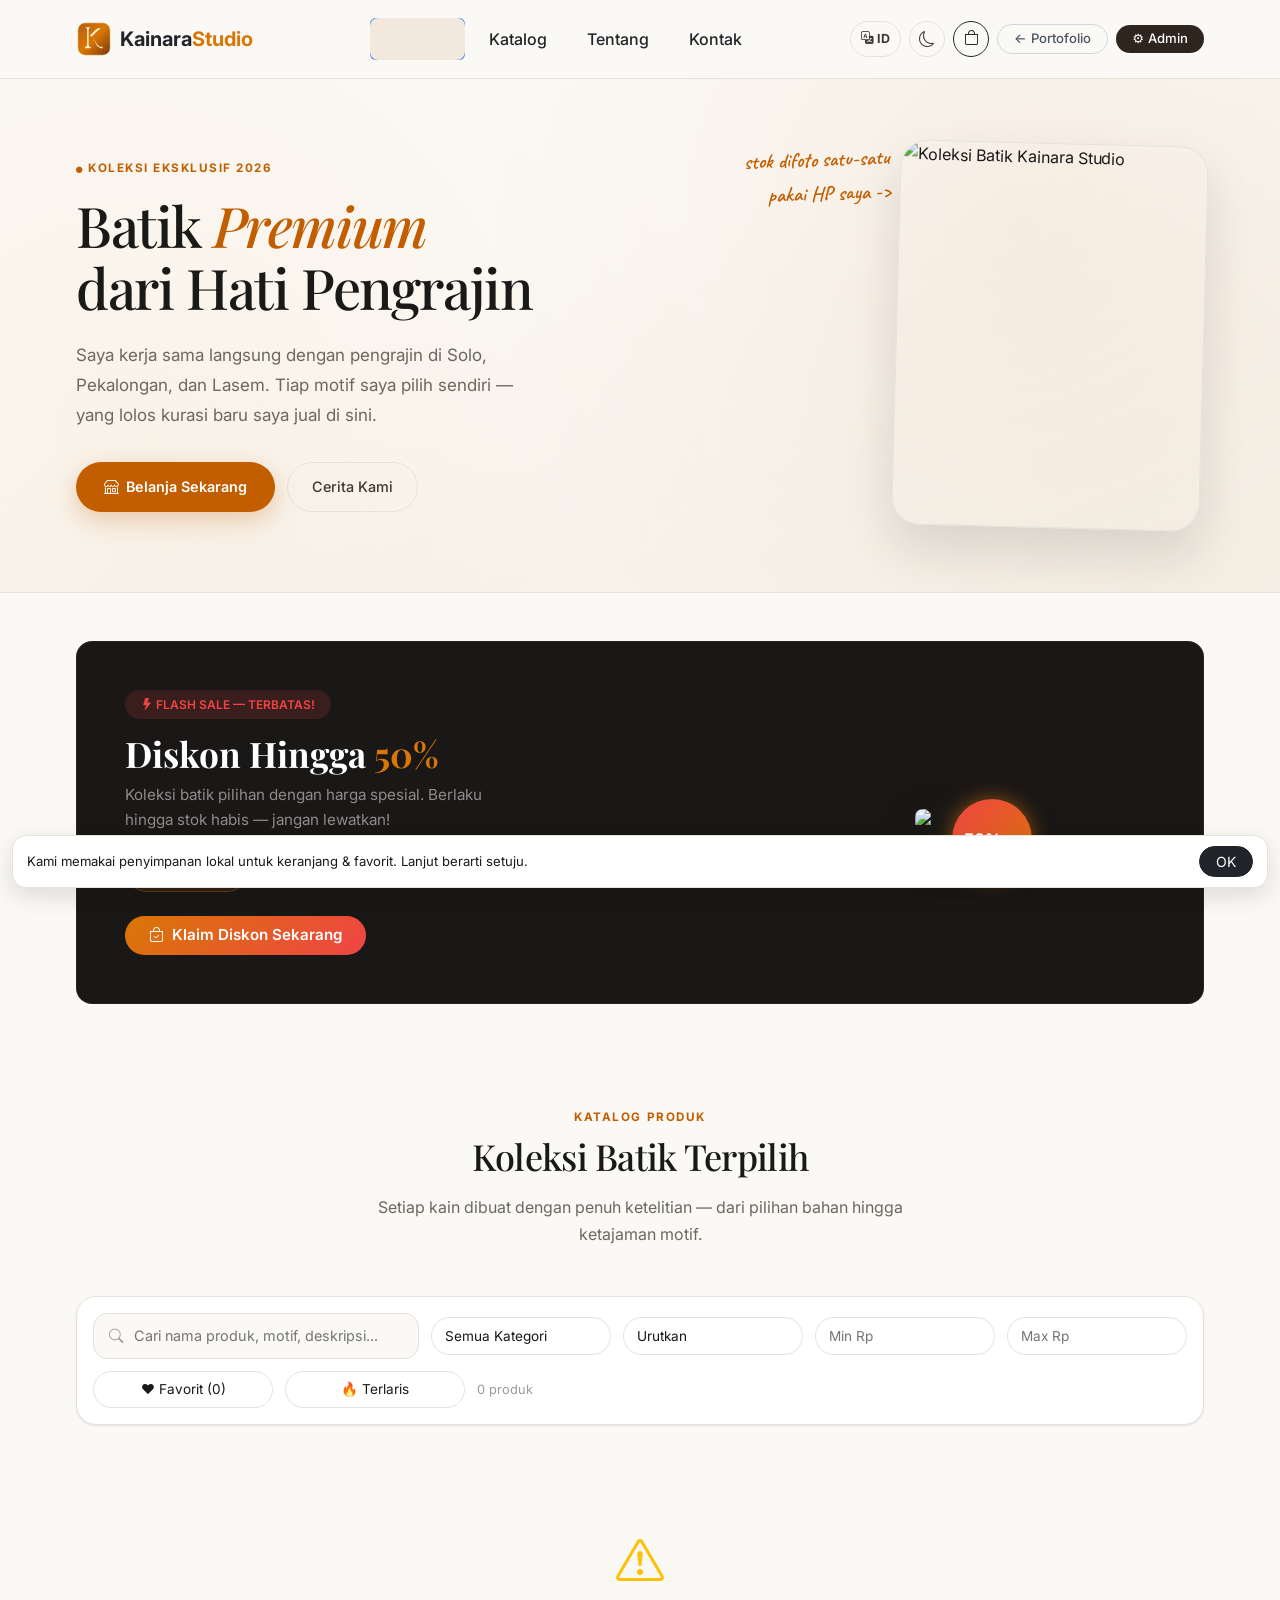
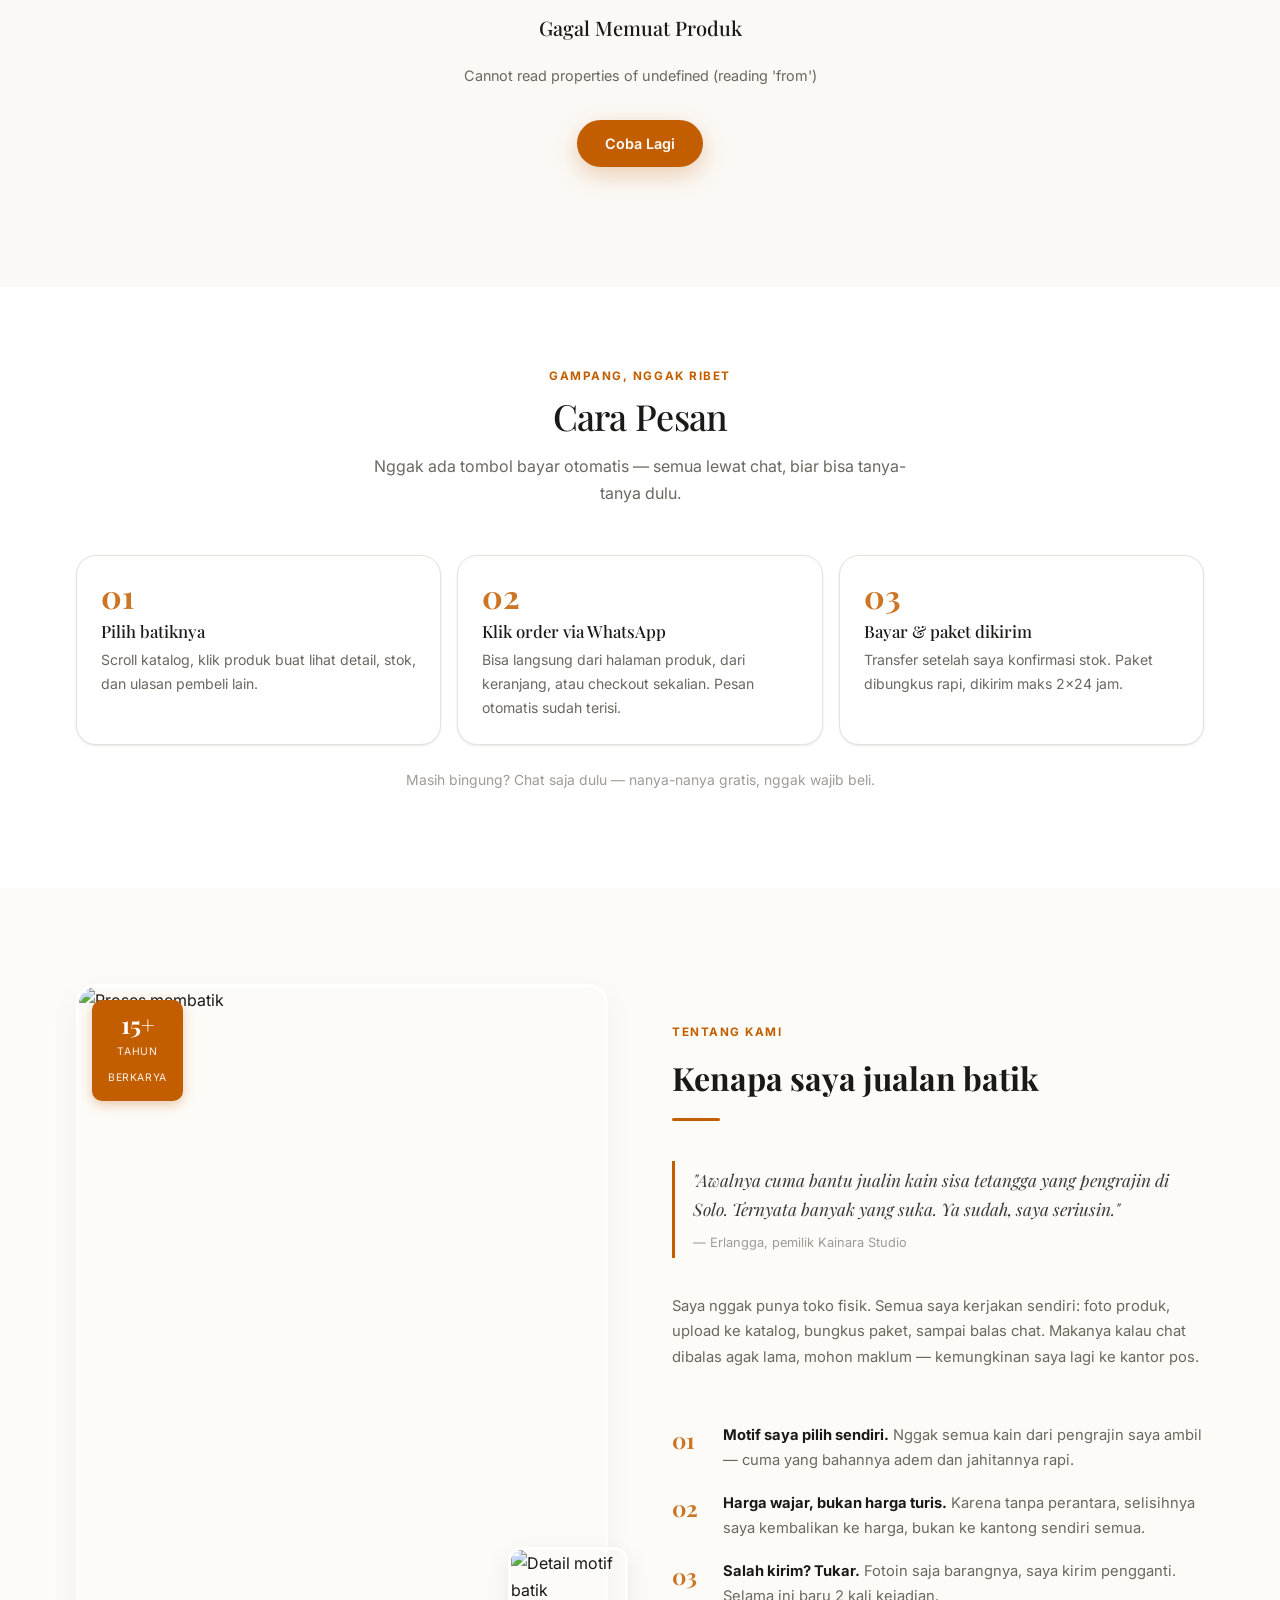
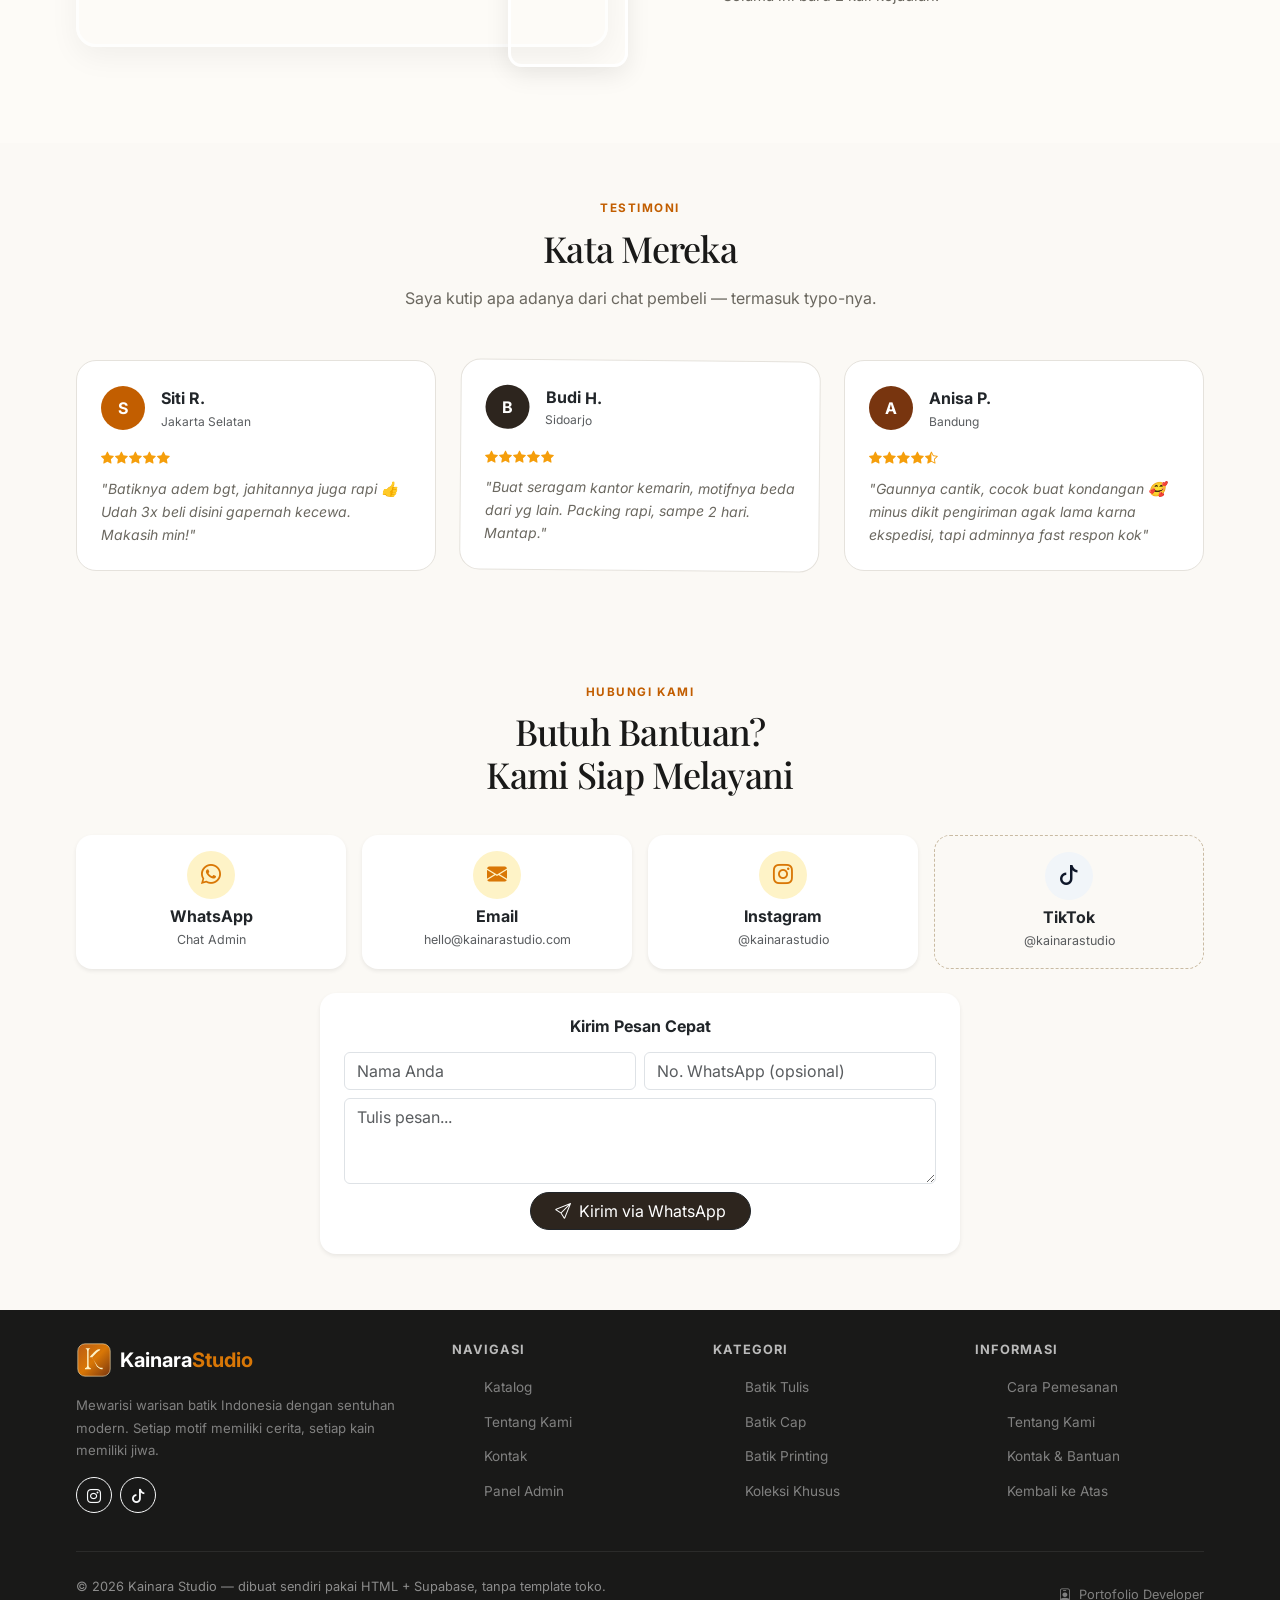
==== web-batik/index.html @ 25765f79 "fix: nav pill selector, swal defer admin, buang font @import, i18n kategori/footer/testimoni" ====
<!DOCTYPE html>
<html lang="id">
<head>
    <meta charset="UTF-8">
    <meta name="viewport" content="width=device-width, initial-scale=1.0">
    <meta name="description" content="Kainara Studio — Toko Batik Premium. Koleksi batik tulis, cap, dan printing berkualitas dari pengrajin terpilih Nusantara.">
    <meta property="og:title" content="Kainara Studio | Toko Batik Premium">
    <meta property="og:description" content="Koleksi batik tulis, cap, dan printing berkualitas dari pengrajin terpilih Nusantara.">
    <meta property="og:type" content="website">
    <meta property="og:image" content="img/logo-k.svg">
    <meta name="twitter:card" content="summary_large_image">
    <meta name="theme-color" content="#C25E00">
    <title>Kainara Studio | Toko Batik Premium</title>
    <script type="application/ld+json">{"@context":"https://schema.org","@type":"Store","name":"Kainara Studio","description":"Toko Batik Premium Nusantara","telephone":"+62-812-3456-7890"}</script>
    <link rel="icon" type="image/svg+xml" href="img/logo-k.svg">
    <link rel="preconnect" href="https://fonts.googleapis.com">
    <link rel="preconnect" href="https://fonts.gstatic.com" crossorigin>
    <link rel="preconnect" href="https://cdn.jsdelivr.net" crossorigin>
    <link rel="preconnect" href="https://images.unsplash.com" crossorigin>
    <link href="https://fonts.googleapis.com/css2?family=Playfair+Display:ital,wght@0,400;0,600;0,700;1,400&family=Inter:wght@400;500;600;700&family=Caveat:wght@500;600&family=Noto+Sans+JP:wght@400;500;700&display=swap" rel="stylesheet">
    <link rel="stylesheet" href="https://cdn.jsdelivr.net/npm/bootstrap-icons@1.11.3/font/bootstrap-icons.min.css?v=1.11.3">
    <link rel="stylesheet" href="https://cdn.jsdelivr.net/npm/bootstrap@5.3.3/dist/css/bootstrap.min.css">
    <link rel="stylesheet" href="css/style.css">
    <script>try{if(localStorage.getItem('site-theme')==='dark')document.documentElement.setAttribute('data-theme','dark');var _l=localStorage.getItem('site-lang')||'id';document.documentElement.lang=_l==='ar'?'ar':_l;if(_l==='ar')document.documentElement.dir='rtl';}catch(e){}</script>
</head>
<body>

    <div id="scrollProgress" aria-hidden="true"></div>
    <div id="offlineBar" role="alert" style="display:none;">
        <i class="bi bi-wifi-off"></i>
        <span data-i18n="off_msg">Kamu lagi offline — katalog mungkin nggak update. Cek koneksi dulu ya.</span>
    </div>

    <!-- Loading transisi ke web portofolio -->
    <div id="pageLoader" aria-hidden="true">
        <div class="loader-ring"><span>E<em>.</em></span></div>
        <div class="loader-brand">Erlangga<span>.</span></div>
        <div class="loader-sub" data-i18n="loader_back">Kembali ke portofolio...</div>
        <div class="loader-bar"><span></span></div>
        <div class="loader-pct">0%</div>
    </div>

    <!-- ── NAVBAR ── -->
    <nav id="mainNav" class="navbar navbar-expand-lg py-3 px-4">
      <div class="container d-flex align-items-center justify-content-between">

        <!-- LOGO (KIRI) -->
        <a href="index.html" class="navbar-brand d-flex align-items-center gap-2 me-4">
          <img src="img/logo-k.svg" alt="Kainara Logo" style="height: 36px; width: auto;" class="rounded">
          <span class="fw-bold fs-5 text-dark">Kainara<span style="color: #d97706;">Studio</span></span>
        </a>

        <!-- MENU NAVIGASI (TENGAH) -->
        <div class="collapse navbar-collapse justify-content-center" id="batikNav">
          <ul class="nav nav-pills d-flex align-items-center gap-2 position-relative">
            <div class="nav-active-pill"></div>
            <li class="nav-item">
              <a class="nav-link text-dark px-3 py-2 fw-medium" href="#beranda" data-i18n="nav_beranda">Beranda</a>
            </li>
            <li class="nav-item">
              <a class="nav-link text-dark px-3 py-2 fw-medium" href="#katalog" data-i18n="nav_katalog">Katalog</a>
            </li>
            <li class="nav-item">
              <a class="nav-link text-dark px-3 py-2 fw-medium" href="#tentang" data-i18n="nav_tentang">Tentang</a>
            </li>
            <li class="nav-item">
              <a class="nav-link text-dark px-3 py-2 fw-medium" href="#kontak" data-i18n="nav_kontak">Kontak</a>
            </li>
          </ul>
        </div>

        <!-- TOMBOL TEKNIS (KANAN) -->
        <div class="d-flex align-items-center gap-2">
          <button class="theme-toggle" id="themeToggle" aria-label="Mode gelap / terang"><i class="bi bi-moon"></i></button>
          <!-- Cart Button -->
          <button class="btn btn-outline-dark rounded-circle position-relative" style="width:36px;height:36px;padding:0;display:flex;align-items:center;justify-content:center;" onclick="Cart.openPanel()" aria-label="Keranjang" data-i18n-aria="cart_aria">
            <i class="bi bi-bag" style="font-size:0.95rem;"></i>
            <span id="cartBadge" class="position-absolute d-none align-items-center justify-content-center rounded-circle fw-bold" style="width:18px;height:18px;font-size:0.6rem;background:#D97706;color:#fff;top:-4px;right:-4px;">0</span>
          </button>
          <a href="../web-portofolio/index.html" class="btn btn-outline-dark rounded-pill px-3 py-1 btn-sm d-inline-flex align-items-center gap-1 fw-medium" style="font-size: 0.82rem; border-color: #d1d5db; color: #4b5563;">
            <span>&larr;</span> <span data-i18n="nav_portofolio">Portofolio</span>
          </a>
          <a href="admin.html" class="btn btn-dark rounded-pill px-3 py-1 btn-sm d-inline-flex align-items-center gap-1 fw-medium" style="font-size: 0.82rem; background-color: #2D251E; border: none;">
            <span>&#9881;</span> <span data-i18n="nav_admin">Admin</span>
          </a>
        </div>

        <!-- TOGGLE MOBILE -->
        <button class="navbar-toggler d-lg-none ms-2" type="button" data-bs-toggle="collapse" data-bs-target="#batikNav" style="border-color:var(--sand-border);">
          <i class="bi bi-list" style="font-size: 1.5rem; color: var(--charcoal);"></i>
        </button>

      </div>
    </nav>

    <!-- ── HERO / BERANDA ── -->
    <header id="beranda" class="catalog-hero">
        <div class="container">
            <div class="hero-inner">
                <div class="hero-content">
                    <span class="eyebrow"><i class="bi bi-circle-fill" style="font-size:0.4rem"></i> <span data-i18n="hero_eyebrow">Koleksi Eksklusif 2026</span></span>
                    <h1 data-i18n="hero_title">Batik <em>Premium</em><br>dari Hati Pengrajin</h1>
                    <p data-i18n="hero_sub">Saya kerja sama langsung dengan pengrajin di Solo, Pekalongan, dan Lasem. Tiap motif saya pilih sendiri — yang lolos kurasi baru saya jual di sini.</p>
                    <div class="hero-btns">
                        <a href="#katalog" class="btn-terra">
                            <i class="bi bi-shop"></i> <span data-i18n="hero_shop">Belanja Sekarang</span>
                        </a>
                        <a href="#tentang" class="btn-outline" data-i18n="hero_story">Cerita Kami</a>
                    </div>
                </div>
                <div class="hero-img-col">
                    <p class="hero-note" data-i18n="hero_note">stok difoto satu-satu pakai HP saya -></p>
                    <div class="hero-img-box hero-img-tilt">
                        <img src="https://images.unsplash.com/photo-1607083206869-4c7672e72a8a?auto=format&fit=crop&w=640&q=70" alt="Koleksi Batik Kainara Studio" data-i18n-alt="hero_img_alt" fetchpriority="high" decoding="async">
                    </div>
                </div>
            </div>
        </div>
    </header>

    <!-- ── FLASH SALE PROMO BANNER ── -->
    <section class="promo-banner-section py-5">
        <div class="container">
            <div class="promo-banner rounded-4 overflow-hidden position-relative" style="background: #1A1817;">
                <div class="row g-0 align-items-center">
                    <div class="col-md-7 p-4 p-md-5 position-relative" style="z-index: 2;">
                        <span class="badge rounded-pill px-3 py-2 mb-3 fw-semibold" style="background: rgba(239,68,68,0.15); color: #EF4444; font-size: 0.75rem;">
                            <i class="bi bi-lightning-fill"></i> <span data-i18n="promo_badge">FLASH SALE — TERBATAS!</span>
                        </span>
                        <h2 class="fw-bold text-white mb-2" style="font-size: 2.2rem; line-height: 1.1;" data-i18n="promo_title">
                            Diskon Hingga <span class="promo-glow" style="color: #D97706;">50%</span>
                        </h2>
                        <p class="text-white-50 mb-3" style="max-width: 400px; font-size: 0.95rem;" data-i18n="promo_sub">
                            Koleksi batik pilihan dengan harga spesial. Berlaku hingga stok habis — jangan lewatkan!
                        </p>
                        <div class="d-flex align-items-center gap-3 mb-4">
                            <div class="countdown-badge d-flex align-items-center gap-1 px-3 py-2 rounded-pill" style="background: rgba(217,119,6,0.12); border: 1px solid rgba(217,119,6,0.3);">
                                <i class="bi bi-clock-fill" style="color: #D97706;"></i>
                                <span class="text-white fw-semibold" style="font-size: 0.85rem;" id="promoCountdown">02 : 14 : 37</span>
                            </div>
                            <span class="text-white-50 small" data-i18n="promo_limited">Stok terbatas!</span>
                        </div>
                        <a href="#katalog" class="btn rounded-pill px-4 py-2 fw-semibold d-inline-flex align-items-center gap-2" style="background: linear-gradient(135deg, #D97706, #EF4444); color: #fff; border: none; font-size: 0.95rem;">
                            <i class="bi bi-bag-check"></i> <span data-i18n="promo_cta">Klaim Diskon Sekarang</span>
                        </a>
                    </div>
                    <div class="col-md-5 d-flex align-items-center justify-content-center p-4 position-relative">
                        <div class="promo-img-wrapper promo-float position-relative">
                            <img src="https://images.unsplash.com/photo-1583391733956-6c78276477e2?w=500&h=500&fit=crop" alt="Promo Batik" data-i18n-alt="promo_img_alt" class="img-fluid rounded-3 shadow-lg" style="max-height: 280px; width: 100%; object-fit: cover; transition: transform 0.4s ease;" loading="lazy" decoding="async">
                            <div class="promo-badge position-absolute d-flex align-items-center justify-content-center rounded-circle promo-glow" style="width: 80px; height: 80px; background: linear-gradient(135deg, #EF4444, #D97706); color: #fff; font-weight: 800; font-size: 1rem; top: -10px; right: -10px; box-shadow: 0 0 20px rgba(217,119,6,0.6); line-height: 1;">
                                50%<br><span style="font-size: 0.6rem; font-weight: 600;">OFF</span>
                            </div>
                        </div>
                    </div>
                </div>
            </div>
        </div>
    </section>

    <!-- ── FULL CATALOG ── -->
    <main id="katalog">
        <section class="section">
            <div class="container">
                <div class="section-head center">
                    <span class="eyebrow" data-i18n="cat_eyebrow">Katalog Produk</span>
                    <h2 class="section-title" data-i18n="cat_title">Koleksi Batik Terpilih</h2>
                    <p class="section-desc" data-i18n="cat_sub">Setiap kain dibuat dengan penuh ketelitian — dari pilihan bahan hingga ketajaman motif.</p>
                </div>

                <!-- Filter Bar -->
                <div class="filter-bar" style="margin-bottom:var(--sp-8);">
                    <div class="search-wrap">
                        <i class="bi bi-search"></i>
                        <input type="text" id="searchInput" class="search-input" placeholder="Cari nama produk, motif, deskripsi..." data-i18n-ph="search_ph" aria-label="Cari produk" data-i18n-aria="search_aria">
                    </div>
                    <select id="categoryFilter" class="filter-select" aria-label="Filter kategori">
                        <option value="" data-i18n="all_cat">Semua Kategori</option>
                        <option value="Batik Tulis" data-i18n="cat_tulis">Batik Tulis</option>
                        <option value="Batik Cap" data-i18n="cat_cap">Batik Cap</option>
                        <option value="Batik Printing" data-i18n="cat_print">Batik Printing</option>
                        <option value="Kemeja" data-i18n="cat_kemeja">Kemeja</option>
                        <option value="Gaun" data-i18n="cat_gaun">Gaun</option>
                        <option value="Kain" data-i18n="cat_kain">Kain</option>
                        <option value="Lainnya" data-i18n="cat_other">Lainnya</option>
                    </select>
                    <select id="sortFilter" class="filter-select" aria-label="Urutkan" data-i18n-aria="sort_l">
                        <option value="" data-i18n="sort_l">Urutkan</option>
                        <option value="harga-asc" data-i18n="sort_lo">Harga: Rendah</option>
                        <option value="harga-desc" data-i18n="sort_hi">Harga: Tinggi</option>
                        <option value="nama-asc" data-i18n="sort_az">Nama: A-Z</option>
                        <option value="nama-desc" data-i18n="sort_za">Nama: Z-A</option>
                    </select>
                    <input type="number" id="priceMin" class="filter-select" style="max-width:130px;" placeholder="Min Rp" data-i18n-ph="min_ph" min="0" aria-label="Harga minimum" data-i18n-aria="min_aria">
                    <input type="number" id="priceMax" class="filter-select" style="max-width:130px;" placeholder="Max Rp" data-i18n-ph="max_ph" min="0" aria-label="Harga maksimum" data-i18n-aria="max_aria">
                    <button id="wishToggle" class="filter-select" aria-label="Hanya favorit" data-i18n-aria="fav_aria"><span data-i18n="fav">♥ Favorit</span> (<span id="wishCount">0</span>)</button>
                    <button id="bestToggle" class="filter-select" aria-label="Hanya terlaris" data-i18n-aria="best_aria" data-i18n="best">🔥 Terlaris</button>
                    <span class="filter-count" id="filterCount"></span>
                </div>

                <!-- States -->
                <div id="loadingState" class="state-box" style="display:none;">
                    <div style="width:48px;height:48px;border:3px solid var(--sand-border);border-top-color:var(--terracotta);border-radius:50%;animation:spin 0.8s linear infinite;"></div>
                    <p data-i18n="loading">Memuat koleksi batik...</p>
                </div>
                <div id="errorState" class="state-box" style="display:none;">
                    <i class="bi bi-exclamation-triangle text-warning"></i>
                    <h4 data-i18n="err_title">Gagal Memuat Produk</h4>
                    <p id="errorMessage"></p>
                    <button class="btn-terra" onclick="catalog.loadProducts()" data-i18n="retry">Coba Lagi</button>
                </div>
                <div id="emptyState" class="state-box" style="display:none;">
                    <i class="bi bi-search"></i>
                    <h4 data-i18n="empty_title">Produk Tidak Ditemukan</h4>
                    <p data-i18n="empty_sub">Coba ubah kata kunci atau pilih kategori lain</p>
                    <button class="btn-outline" onclick="catalog.resetFilters()" data-i18n="reset">Reset Filter</button>
                </div>

                <!-- Product Grid -->
                <div class="row row-cols-2 row-cols-md-3 row-cols-lg-4 g-3" id="productGrid"></div>
                <div id="paginationWrap"></div>
            </div>
        </section>

        <!-- ── CARA PEMESANAN ── -->
        <section id="cara-pesan" class="section section-alt">
            <div class="container">
                <div class="section-head center">
                    <span class="eyebrow" data-i18n="steps_eyebrow">Gampang, nggak ribet</span>
                    <h2 class="section-title" data-i18n="steps_title">Cara Pesan</h2>
                    <p class="section-desc" data-i18n="steps_sub">Nggak ada tombol bayar otomatis — semua lewat chat, biar bisa tanya-tanya dulu.</p>
                </div>
                <div class="steps-grid">
                    <div class="step-card">
                        <div class="step-num">01</div>
                        <h3 data-i18n="s1t">Pilih batiknya</h3>
                        <p data-i18n="s1d">Scroll katalog, klik produk buat lihat detail, stok, dan ulasan pembeli lain.</p>
                    </div>
                    <div class="step-card">
                        <div class="step-num">02</div>
                        <h3 data-i18n="s2t">Klik order via WhatsApp</h3>
                        <p data-i18n="s2d">Bisa langsung dari halaman produk, dari keranjang, atau checkout sekalian. Pesan otomatis sudah terisi.</p>
                    </div>
                    <div class="step-card">
                        <div class="step-num">03</div>
                        <h3 data-i18n="s3t">Bayar &amp; paket dikirim</h3>
                        <p data-i18n="s3d">Transfer setelah saya konfirmasi stok. Paket dibungkus rapi, dikirim maks 2x24 jam.</p>
                    </div>
                </div>
                <p class="steps-note" data-i18n="steps_note">Masih bingung? Chat saja dulu — nanya-nanya gratis, nggak wajib beli.</p>
            </div>
        </section>

        <!-- ── ABOUT ── -->
        <section id="tentang" class="section section-about">
            <div class="container">
                <div class="about-cols">
                    <!-- Kolom Kiri: Gambar -->
                    <div class="about-img-col">
                        <div class="about-img-main">
                            <img src="https://images.unsplash.com/photo-1528459801416-a9e53bbf4e17?w=500&h=625&fit=crop" alt="Proses membatik" data-i18n-alt="about_img_alt" loading="lazy" decoding="async">
                        </div>
                        <div class="about-mini">
                            <img src="https://images.unsplash.com/photo-1584917865442-de89df76afd3?auto=format&fit=crop&w=400&q=70" alt="Detail motif batik" data-i18n-alt="about_mini_alt" loading="lazy" decoding="async">
                        </div>
                        <div class="xp-badge">
                            <strong>15+</strong>
                            <small data-i18n="xp">Tahun<br>Berkarya</small>
                        </div>
                    </div>
                    <!-- Kolom Kanan: Teks -->
                    <div class="about-text">
                        <span class="eyebrow" data-i18n="about_eyebrow">Tentang Kami</span>
                        <h2 class="about-title" data-i18n="about_title">Kenapa saya jualan batik</h2>
                        <div class="about-divider"></div>
                        <blockquote class="owner-quote">
                            <span data-i18n="quote">"Awalnya cuma bantu jualin kain sisa tetangga yang pengrajin di Solo.
                            Ternyata banyak yang suka. Ya sudah, saya seriusin."</span>
                            <cite data-i18n="cite">— Erlangga, pemilik Kainara Studio</cite>
                        </blockquote>
                        <p data-i18n="p1">
                            Saya nggak punya toko fisik. Semua saya kerjakan sendiri: foto produk,
                            upload ke katalog, bungkus paket, sampai balas chat. Makanya kalau
                            chat dibalas agak lama, mohon maklum — kemungkinan saya lagi ke kantor pos.
                        </p>
                        <ol class="reason-list">
                            <li>
                                <strong data-i18n="r1t">Motif saya pilih sendiri.</strong>
                                <span data-i18n="r1d">Nggak semua kain dari pengrajin saya ambil — cuma yang bahannya adem dan jahitannya rapi.</span>
                            </li>
                            <li>
                                <strong data-i18n="r2t">Harga wajar, bukan harga turis.</strong>
                                <span data-i18n="r2d">Karena tanpa perantara, selisihnya saya kembalikan ke harga, bukan ke kantong sendiri semua.</span>
                            </li>
                            <li>
                                <strong data-i18n="r3t">Salah kirim? Tukar.</strong>
                                <span data-i18n="r3d">Fotoin saja barangnya, saya kirim pengganti. Selama ini baru 2 kali kejadian.</span>
                            </li>
                        </ol>
                    </div>
                </div>
            </div>
        </section>

        <!-- ── TESTIMONI ── -->
        <section class="section section-testimoni">
            <div class="container">
                <div class="section-head center">
                    <span class="eyebrow" data-i18n="testi_eyebrow">Testimoni</span>
                    <h2 class="section-title" data-i18n="testi_title">Kata Mereka</h2>
                    <p class="section-desc" data-i18n="testi_sub">Saya kutip apa adanya dari chat pembeli — termasuk typo-nya.</p>
                </div>
                <div class="row row-cols-1 row-cols-md-3 g-4">
                    <div class="col">
                        <div class="testimoni-card">
                            <div class="d-flex align-items-center gap-3 mb-3">
                                <div class="testimoni-avatar">S</div>
                                <div>
                                    <div class="fw-bold text-dark" data-i18n="t1n">Siti R.</div>
                                    <div class="text-muted" style="font-size:0.75rem;" data-i18n="t1c">Jakarta Selatan</div>
                                </div>
                            </div>
                            <div class="testimoni-stars mb-2">
                                <i class="bi bi-star-fill"></i><i class="bi bi-star-fill"></i><i class="bi bi-star-fill"></i><i class="bi bi-star-fill"></i><i class="bi bi-star-fill"></i>
                            </div>
                            <p class="testimoni-text" data-i18n="t1">"Batiknya adem bgt, jahitannya juga rapi 👍 Udah 3x beli disini gapernah kecewa. Makasih min!"</p>
                        </div>
                    </div>
                    <div class="col">
                        <div class="testimoni-card tilt">
                            <div class="d-flex align-items-center gap-3 mb-3">
                                <div class="testimoni-avatar" style="background:#2D251E;">B</div>
                                <div>
                                    <div class="fw-bold text-dark" data-i18n="t2n">Budi H.</div>
                                    <div class="text-muted" style="font-size:0.75rem;" data-i18n="t2c">Sidoarjo</div>
                                </div>
                            </div>
                            <div class="testimoni-stars mb-2">
                                <i class="bi bi-star-fill"></i><i class="bi bi-star-fill"></i><i class="bi bi-star-fill"></i><i class="bi bi-star-fill"></i><i class="bi bi-star-fill"></i>
                            </div>
                            <p class="testimoni-text" data-i18n="t2">"Buat seragam kantor kemarin, motifnya beda dari yg lain. Packing rapi, sampe 2 hari. Mantap."</p>
                        </div>
                    </div>
                    <div class="col">
                        <div class="testimoni-card">
                            <div class="d-flex align-items-center gap-3 mb-3">
                                <div class="testimoni-avatar" style="background:#78350f;">A</div>
                                <div>
                                    <div class="fw-bold text-dark" data-i18n="t3n">Anisa P.</div>
                                    <div class="text-muted" style="font-size:0.75rem;" data-i18n="t3c">Bandung</div>
                                </div>
                            </div>
                            <div class="testimoni-stars mb-2">
                                <i class="bi bi-star-fill"></i><i class="bi bi-star-fill"></i><i class="bi bi-star-fill"></i><i class="bi bi-star-fill"></i><i class="bi bi-star-half"></i>
                            </div>
                            <p class="testimoni-text" data-i18n="t3">"Gaunnya cantik, cocok buat kondangan 🥰 minus dikit pengiriman agak lama karna ekspedisi, tapi adminnya fast respon kok"</p>
                        </div>
                    </div>
                </div>
            </div>
        </section>

        <!-- ── CONTACT ── -->
        <section id="kontak" class="section">
            <div class="container">
                <div class="section-head center">
                    <span class="eyebrow" data-i18n="ct_eyebrow">Hubungi Kami</span>
                    <h2 class="section-title" data-i18n="ct_title">Butuh Bantuan?<br>Kami Siap Melayani</h2>
                </div>
                <div class="row row-cols-1 row-cols-sm-2 row-cols-md-4 g-3">
                    <div class="col">
                        <a href="https://wa.me/6281234567890" target="_blank" rel="noopener" class="card h-100 border-0 shadow-sm rounded-4 p-3 text-center text-decoration-none text-dark card-hover">
                            <div class="d-flex justify-content-center mb-2">
                                <div class="rounded-circle d-flex align-items-center justify-content-center" style="width: 48px; height: 48px; background-color: #FEF3C7; color: #D97706;">
                                    <i class="bi bi-whatsapp fs-5"></i>
                                </div>
                            </div>
                            <h6 class="fw-bold mb-1" data-i18n="wa_l">WhatsApp</h6>
                            <p class="text-muted small mb-0" style="font-size: 0.78rem;" data-i18n="wa_s">Chat Admin</p>
                        </a>
                    </div>
                    <div class="col">
                        <a href="mailto:hello@kainarastudio.com" class="card h-100 border-0 shadow-sm rounded-4 p-3 text-center text-decoration-none text-dark card-hover">
                            <div class="d-flex justify-content-center mb-2">
                                <div class="rounded-circle d-flex align-items-center justify-content-center" style="width: 48px; height: 48px; background-color: #FEF3C7; color: #D97706;">
                                    <i class="bi bi-envelope-fill fs-5"></i>
                                </div>
                            </div>
                            <h6 class="fw-bold mb-1" data-i18n="em_l">Email</h6>
                            <p class="text-muted small mb-0" style="font-size: 0.78rem;">hello@kainarastudio.com</p>
                        </a>
                    </div>
                    <div class="col">
                        <a href="https://instagram.com/kainarastudio" target="_blank" rel="noopener" class="card h-100 border-0 shadow-sm rounded-4 p-3 text-center text-decoration-none text-dark card-hover">
                            <div class="d-flex justify-content-center mb-2">
                                <div class="rounded-circle d-flex align-items-center justify-content-center" style="width: 48px; height: 48px; background-color: #FEF3C7; color: #D97706;">
                                    <i class="bi bi-instagram fs-5"></i>
                                </div>
                            </div>
                            <h6 class="fw-bold mb-1" data-i18n="ig_l">Instagram</h6>
                            <p class="text-muted small mb-0" style="font-size: 0.78rem;">@kainarastudio</p>
                        </a>
                    </div>
                    <div class="col">
                        <!-- kartu TikTok nyusul belakangan — border putus-putus biar kelihatan beda -->
                        <a href="https://tiktok.com/@kainarastudio" target="_blank" rel="noopener" class="card h-100 rounded-4 p-3 text-center text-decoration-none text-dark card-hover" style="border:1.5px dashed #C9BBA3; background:transparent;">
                            <div class="d-flex justify-content-center mb-2">
                                <div class="rounded-circle d-flex align-items-center justify-content-center" style="width: 48px; height: 48px; background-color: #F1F5F9; color: #0F172A;">
                                    <i class="bi bi-tiktok fs-5"></i>
                                </div>
                            </div>
                            <h6 class="fw-bold mb-1" data-i18n="tt_l">TikTok</h6>
                            <p class="text-muted small mb-0" style="font-size: 0.78rem;">@kainarastudio</p>
                        </a>
                    </div>
                </div>
                <!-- Form kontak cepat → WhatsApp -->
                <div class="card border-0 shadow-sm rounded-4 p-4 mt-4 mx-auto" style="max-width:640px;">
                    <h6 class="fw-bold mb-3 text-center" data-i18n="form_t">Kirim Pesan Cepat</h6>
                    <form id="contactForm" class="row g-2">
                        <div class="col-md-6"><input id="contactName" class="form-control" placeholder="Nama Anda" data-i18n-ph="name_ph" required maxlength="80"></div>
                        <div class="col-md-6"><input id="contactPhone" class="form-control" placeholder="No. WhatsApp (opsional)" data-i18n-ph="phone_ph" maxlength="20"></div>
                        <div class="col-12"><textarea id="contactMsg" class="form-control" rows="3" placeholder="Tulis pesan..." data-i18n-ph="msg_ph" required maxlength="1000"></textarea></div>
                        <div class="col-12 text-center"><button class="btn btn-dark rounded-pill px-4" type="submit" style="background:#2D251E;"><i class="bi bi-send me-1"></i> <span data-i18n="send">Kirim via WhatsApp</span></button></div>
                    </form>
                </div>
            </div>
        </section>
    </main>

    <!-- ── FOOTER ── -->
    <footer class="site-footer">
        <div class="container">
            <div class="footer-grid">
                <div class="footer-brand">
                    <div class="nav-logo d-flex align-items-center gap-2 mb-3">
                        <img src="img/logo-k.svg" alt="Kainara Logo" style="height: 36px; width: auto;" class="rounded">
                        <span class="fw-bold fs-5" style="color: var(--white);">Kainara<span style="color: #d97706;">Studio</span></span>
                    </div>
                    <p data-i18n="ft_tag">Mewarisi warisan batik Indonesia dengan sentuhan modern. Setiap motif memiliki cerita, setiap kain memiliki jiwa.</p>
                    <div class="d-flex gap-2 mt-3">
                        <a href="https://instagram.com/kainarastudio" target="_blank" rel="noopener" class="btn btn-outline-light btn-sm rounded-circle" style="width:36px;height:36px;display:flex;align-items:center;justify-content:center;" aria-label="Instagram"><i class="bi bi-instagram"></i></a>
                        <a href="https://tiktok.com/@kainarastudio" target="_blank" rel="noopener" class="btn btn-outline-light btn-sm rounded-circle" style="width:36px;height:36px;display:flex;align-items:center;justify-content:center;" aria-label="TikTok"><i class="bi bi-tiktok"></i></a>
                    </div>
                </div>
                <div class="footer-col">
                    <h6 data-i18n="ft_nav">Navigasi</h6>
                    <ul>
                        <li><a href="#katalog" data-i18n="nav_katalog">Katalog</a></li>
                        <li><a href="#tentang" data-i18n="ft_about">Tentang Kami</a></li>
                        <li><a href="#kontak" data-i18n="ft_contact">Kontak</a></li>
                        <li><a href="admin.html" data-i18n="ft_admin">Panel Admin</a></li>
                    </ul>
                </div>
                <div class="footer-col">
                    <h6 data-i18n="ft_cat">Kategori</h6>
                    <ul>
                        <li><a href="#katalog" data-i18n="cat_tulis">Batik Tulis</a></li>
                        <li><a href="#katalog" data-i18n="cat_cap">Batik Cap</a></li>
                        <li><a href="#katalog" data-i18n="cat_print">Batik Printing</a></li>
                        <li><a href="#katalog" data-i18n="ft_special">Koleksi Khusus</a></li>
                    </ul>
                </div>
                <div class="footer-col">
                    <h6 data-i18n="ft_info">Informasi</h6>
                    <ul>
                        <li><a href="#cara-pesan" data-i18n="ft_how">Cara Pemesanan</a></li>
                        <li><a href="#tentang" data-i18n="ft_about">Tentang Kami</a></li>
                        <li><a href="#kontak" data-i18n="ft_help">Kontak & Bantuan</a></li>
                        <li><a href="#beranda" data-i18n="ft_top">Kembali ke Atas</a></li>
                    </ul>
                </div>
            </div>
            <div class="footer-bar">
                <p data-i18n="ft_copy">&copy; 2026 Kainara Studio — dibuat sendiri pakai HTML + Supabase, tanpa template toko.</p>
                <a href="../web-portofolio/index.html"><i class="bi bi-person-badge me-1"></i> <span data-i18n="ft_dev">Portofolio Developer</span></a>
            </div>
        </div>
    </footer>

    <style>@keyframes spin { to { transform: rotate(360deg); } }</style>

    <!-- ── MODAL DETAIL PRODUK ── -->
    <div class="modal fade" id="productDetailModal" tabindex="-1" aria-hidden="true">
      <div class="modal-dialog modal-dialog-centered modal-lg">
        <div class="modal-content rounded-4 border-0 overflow-hidden shadow-lg">
          <div class="modal-body p-0">
            <div class="row g-0">
              <!-- Foto Produk -->
              <div class="col-md-6 bg-light d-flex align-items-center justify-content-center p-3">
                <img id="modalProductImage" src="" alt="" class="img-fluid rounded-3 object-fit-cover" style="max-height: 380px; width: 100%;">
              </div>
              <!-- Detail & Opsi Beli -->
              <div class="col-md-6 p-4 d-flex flex-column justify-content-between">
                <div>
                  <div class="d-flex justify-content-between align-items-center mb-2">
                    <span id="modalProductCategory" class="badge bg-warning-subtle text-warning-emphasis rounded-pill px-3 py-1 fw-semibold">Kategori</span>
                    <button type="button" class="btn-close" data-bs-dismiss="modal" aria-label="Close"></button>
                  </div>
                  <h4 id="modalProductTitle" class="fw-bold mb-1">Nama Produk</h4>
                  <div id="modalRating" class="testimoni-stars mb-1"></div>
                  <p id="modalProductPrice" class="fs-4 fw-bold mb-2" style="color: #d97706;">Rp 0</p>
                  <p id="modalProductDesc" class="text-muted small mb-3">Deskripsi produk lengkap...</p>
                  <div class="small text-secondary mb-3"><span data-i18n="m_stock">Stok Tersedia:</span> <strong id="modalProductStock" class="text-dark">0</strong> <span data-i18n="m_pcs">pcs</span></div>
                </div>
                <!-- TOMBOL OPSI PEMBELIAN -->
                <div>
                  <label class="form-label small fw-bold text-muted mb-2" data-i18n="m_how">Pilih Cara Pembelian:</label>
                  <div class="d-grid gap-2">
                    <button id="modalAddCart" class="btn btn-dark rounded-pill py-2 fw-semibold d-flex align-items-center justify-content-center gap-2" style="background-color: #2D251E;">
                      <i class="bi bi-bag-plus"></i> <span data-i18n="m_add">Tambah ke Keranjang</span>
                    </button>
                    <a id="modalBuyWA" href="#" target="_blank" rel="noopener" class="btn btn-outline-success rounded-pill py-2 btn-sm fw-medium d-flex align-items-center justify-content-center gap-2">
                      <i class="bi bi-whatsapp"></i> <span data-i18n="m_wa">Order via WhatsApp</span>
                    </a>
                    <div class="d-flex gap-2 justify-content-center mt-1">
                      <a id="shareWA" href="#" target="_blank" rel="noopener" class="btn btn-sm btn-outline-secondary rounded-circle" aria-label="Bagikan WA"><i class="bi bi-whatsapp"></i></a>
                      <a id="shareFB" href="#" target="_blank" rel="noopener" class="btn btn-sm btn-outline-secondary rounded-circle" aria-label="Bagikan Facebook"><i class="bi bi-facebook"></i></a>
                      <a id="shareX" href="#" target="_blank" rel="noopener" class="btn btn-sm btn-outline-secondary rounded-circle" aria-label="Bagikan X"><i class="bi bi-twitter-x"></i></a>
                      <button id="shareCopy" class="btn btn-sm btn-outline-secondary rounded-circle" aria-label="Salin link"><i class="bi bi-link-45deg"></i></button>
                    </div>
                  </div>
                </div>
                <hr>
                <div>
                  <h6 class="fw-bold small" data-i18n="m_rel">Produk Terkait</h6>
                  <div id="relatedGrid" class="related-grid"></div>
                </div>
                <hr>
                <div>
                  <h6 class="fw-bold small" data-i18n="m_rev">Ulasan Pembeli</h6>
                  <div id="reviewList"></div>
                  <form id="reviewForm" class="mt-2">
                    <div class="row g-2">
                      <div class="col-6"><input id="reviewName" class="form-control form-control-sm" placeholder="Nama" data-i18n-ph="rev_name_ph" required maxlength="50"></div>
                      <div class="col-6"><select id="reviewRating" class="form-select form-select-sm"><option value="5">★★★★★</option><option value="4">★★★★</option><option value="3">★★★</option><option value="2">★★</option><option value="1">★</option></select></div>
                      <div class="col-12"><textarea id="reviewText" class="form-control form-control-sm" rows="2" placeholder="Tulis ulasan..." data-i18n-ph="rev_text_ph" required maxlength="500"></textarea></div>
                      <div class="col-12"><button class="btn btn-sm btn-dark rounded-pill px-3" type="submit" data-i18n="rev_send">Kirim Ulasan</button></div>
                    </div>
                  </form>
                </div>
              </div>
            </div>
          </div>
        </div>
      </div>
    </div>

    <!-- ── OFFCANVAS KERANJANG ── -->
    <div class="offcanvas offcanvas-end" tabindex="-1" id="cartOffcanvas" style="width: 380px;">
      <div class="offcanvas-header border-bottom">
        <h5 class="fw-bold mb-0"><i class="bi bi-bag me-2"></i><span data-i18n="c_title">Keranjang Belanja</span></h5>
        <button type="button" class="btn-close" data-bs-dismiss="offcanvas" aria-label="Close"></button>
      </div>
      <div class="offcanvas-body p-3" id="cartPanelBody">
        <div class="text-center py-5 text-muted">
          <i class="bi bi-bag fs-1 d-block mb-2"></i>
          <p data-i18n="c_empty">Keranjang kosong</p>
        </div>
      </div>
      <div class="offcanvas-footer border-top p-3" id="cartPanelFooter" style="display:none;">
        <div class="d-flex justify-content-between mb-3">
          <span class="fw-bold" data-i18n="c_total">Total</span>
          <span class="fw-bold fs-5" style="color:#D97706;" id="cartTotal">Rp 0</span>
        </div>
        <div class="d-grid gap-2">
          <button class="btn btn-dark rounded-pill py-2 fw-semibold" onclick="Cart.checkout()" style="background-color:#2D251E;">
            <i class="bi bi-bag-check"></i> <span data-i18n="c_checkout">Checkout</span>
          </button>
          <button class="btn btn-outline-danger rounded-pill py-1 btn-sm" onclick="if(confirm(window.I18n?window.I18n.t('c_confirm'):'Kosongkan keranjang?')) Cart.clear();" data-i18n="c_clear">Kosongkan Keranjang</button>
        </div>
      </div>
    </div>

    <!-- ── MODAL CHECKOUT ── -->
    <div class="modal fade" id="checkoutModal" tabindex="-1" aria-hidden="true">
      <div class="modal-dialog modal-dialog-centered modal-lg">
        <div class="modal-content rounded-4 border-0 shadow-lg">
          <div class="modal-header border-bottom-0 p-4 pb-0">
            <h5 class="fw-bold"><i class="bi bi-bag-check me-2"></i><span data-i18n="co_title">Checkout Pesanan</span></h5>
            <button type="button" class="btn-close" data-bs-dismiss="modal" aria-label="Close"></button>
          </div>
          <div class="modal-body p-4">
            <div class="row g-4">
              <!-- Ringkasan Order -->
              <div class="col-md-5">
                <h6 class="fw-bold mb-3" data-i18n="co_sum">Ringkasan Pesanan</h6>
                <div id="checkoutSummary"></div>
                <div class="d-flex justify-content-between mt-3 pt-2 border-top">
                  <span class="fw-bold fs-5" data-i18n="co_total">Total</span>
                  <span class="fw-bold fs-5" style="color:#D97706;" id="checkoutTotal">Rp 0</span>
                </div>
              </div>
              <!-- Form Data Diri -->
              <div class="col-md-7">
                <h6 class="fw-bold mb-3" data-i18n="co_self">Data Diri</h6>
                <form id="checkoutForm" onsubmit="event.preventDefault(); Checkout.submit();">
                  <div class="mb-3">
                    <label class="form-label fw-semibold small"><span data-i18n="co_name">Nama Lengkap</span> <span class="text-danger">*</span></label>
                    <input type="text" id="checkoutName" class="form-control rounded-pill" required placeholder="Siti Rahayu" data-i18n-ph="co_name_ph">
                  </div>
                  <div class="mb-3">
                    <label class="form-label fw-semibold small"><span data-i18n="co_phone">No. Telepon / WhatsApp</span> <span class="text-danger">*</span></label>
                    <input type="tel" id="checkoutPhone" class="form-control rounded-pill" required placeholder="0812xxxxxxx" data-i18n-ph="co_phone_ph">
                  </div>
                  <div class="mb-3">
                    <label class="form-label fw-semibold small"><span data-i18n="co_addr">Alamat Pengiriman</span> <span class="text-danger">*</span></label>
                    <textarea id="checkoutAddress" class="form-control rounded-3" rows="3" required placeholder="Jl. Merdeka No. 10, Jakarta Selatan" data-i18n-ph="co_addr_ph"></textarea>
                  </div>
                  <div class="mb-3">
                    <label class="form-label fw-semibold small" data-i18n="co_note">Catatan (Opsional)</label>
                    <input type="text" id="checkoutNote" class="form-control rounded-pill" placeholder="Ukuran L, warna coklat, dll." data-i18n-ph="co_note_ph">
                  </div>
                  <button type="submit" class="btn btn-dark rounded-pill py-2 fw-semibold w-100" style="background-color:#2D251E;">
                    <i class="bi bi-whatsapp me-1"></i> <span data-i18n="co_submit">Kirim Pesanan via WhatsApp</span>
                  </button>
                </form>
              </div>
            </div>
          </div>
        </div>
      </div>
    </div>

    <script src="https://cdn.jsdelivr.net/npm/bootstrap@5.3.3/dist/js/bootstrap.bundle.min.js"></script>
    <script src="https://cdn.jsdelivr.net/npm/sweetalert2@11" defer></script>
    <script src="https://cdn.jsdelivr.net/npm/@supabase/supabase-js@2"></script>
    <script src="js/supabaseClient.js"></script>
    <!-- Back to top + Cookie -->
    <button id="backToTop" aria-label="Kembali ke atas" data-i18n-aria="top_aria">↑</button>
    <div id="cookieBanner" class="cookie-banner" role="dialog" aria-label="Persetujuan cookie">
        <span data-i18n="cookie_msg">Kami memakai penyimpanan lokal untuk keranjang & favorit. Lanjut berarti setuju.</span>
        <button id="cookieOk" class="btn btn-sm btn-dark rounded-pill px-3" data-i18n="cookie_ok">OK</button>
    </div>

    <script src="js/i18n.js"></script>
    <script src="js/script.js"></script>
    <script src="js/cart.js"></script>
    <script src="js/checkout.js"></script>
    <script src="js/catalog.js"></script>
    <!-- Promo Countdown Timer (persist) -->
    <script>
    (function() {
        var el = document.getElementById('promoCountdown');
        if (el) {
            var KEY = 'kainara_promo_end';
            var end = parseInt(localStorage.getItem(KEY) || '0', 10);
            if (!end || end < Date.now()) {
                end = Date.now() + ((2 * 3600 + 14 * 60 + 37) * 1000);
                localStorage.setItem(KEY, String(end));
            }
            function update() {
                var total = Math.max(0, Math.floor((end - Date.now()) / 1000));
                var h = String(Math.floor(total / 3600)).padStart(2, '0');
                var m = String(Math.floor((total % 3600) / 60)).padStart(2, '0');
                var s = String(total % 60).padStart(2, '0');
                el.textContent = h + ' : ' + m + ' : ' + s;
            }
            update();
            setInterval(update, 1000);
        }
        // Contact form → WhatsApp
        document.getElementById('contactForm')?.addEventListener('submit', function(e) {
            e.preventDefault();
            var n = document.getElementById('contactName')?.value.trim();
            var p = document.getElementById('contactPhone')?.value.trim();
            var m = document.getElementById('contactMsg')?.value.trim();
            if (!n || !m) { if (window.showToast) showToast('warning', window.I18n ? window.I18n.t('ts_cfill') : 'Isi nama dan pesan!'); return; }
            var msg = 'Halo Kainara Studio! Saya ' + n + (p ? ' (' + p + ')' : '') + '. ' + m;
            window.open('https://wa.me/6281234567890?text=' + encodeURIComponent(msg), '_blank');
            if (window.showToast) showToast('success', window.I18n ? window.I18n.t('ts_cwa') : 'Membuka WhatsApp...');
            this.reset();
        });
    })();
    </script>
</body>
</html>
---- web-batik/css/style.css ----
/* ================================================
   WARM EDITORIAL DESIGN SYSTEM — Kainara Studio
   Catalog + Admin Panel Shared Stylesheet
   ================================================ */

/* Font dimuat via <link> di HTML (bukan @import — biar tidak render-blocking). */

:root {
    /* ── Core Palette ── */
    --sand:        #FBF9F5;
    --sand-dark:   #F4EFE6;
    --sand-border: #E5E2DC;
    --charcoal:    #191918;
    --charcoal-2:  #3A3935;
    --charcoal-3:  #6B6860;
    --muted:       #9E9B96;
    --white:       #FFFFFF;

    /* ── Accent ── */
    --terracotta:       #C25E00;
    --terracotta-dark:  #9C4B00;
    --terracotta-light: #F2E8DE;
    --amber:            #D97706;

    /* ── Status ── */
    --success:       #16a34a;
    --success-bg:    #f0fdf4;
    --warning:       #b45309;
    --warning-bg:    #fefce8;
    --danger:        #dc2626;
    --danger-bg:     #fef2f2;
    --info:          #0284c7;
    --info-bg:       #f0f9ff;

    /* ── Typography ── */
    --font-serif:  'Playfair Display', Georgia, serif;
    --font-sans:   'Inter', system-ui, sans-serif;

    /* ── Spacing ── */
    --sp-1: 0.25rem;  --sp-2: 0.5rem;   --sp-3: 0.75rem;
    --sp-4: 1rem;     --sp-6: 1.5rem;   --sp-8: 2rem;
    --sp-12: 3rem;    --sp-16: 4rem;    --sp-24: 6rem;

    /* ── Radius ── */
    --r-sm: 0.375rem;  --r-md: 0.625rem;  --r-lg: 0.875rem;
    --r-xl: 1.25rem;   --r-2xl: 1.75rem;  --r-full: 9999px;

    /* ── Shadows ── */
    --sh-sm:    0 1px 3px rgba(25,25,24,0.06), 0 1px 2px rgba(25,25,24,0.04);
    --sh-md:    0 4px 12px rgba(25,25,24,0.08), 0 2px 4px rgba(25,25,24,0.04);
    --sh-lg:    0 12px 32px rgba(25,25,24,0.10), 0 4px 8px rgba(25,25,24,0.04);
    --sh-xl:    0 24px 48px rgba(25,25,24,0.12);
    --sh-terra: 0 8px 24px rgba(194,94,0,0.28);

    /* ── Transitions ── */
    --t-fast: 140ms ease;
    --t-base: 240ms ease;
    --t-slow: 380ms ease;
}

/* ─── Reset & Base ────────────────────────────── */
*, *::before, *::after { box-sizing: border-box; margin: 0; padding: 0; }
html { scroll-behavior: smooth; font-size: 16px; -webkit-font-smoothing: antialiased; }
body {
    font-family: var(--font-sans);
    background: var(--sand);
    color: var(--charcoal);
    line-height: 1.65;
    overflow-x: hidden;
    display: flex;
    flex-direction: column;
    min-height: 100vh;
}
main { flex: 1; }
img { max-width: 100%; height: auto; display: block; }
a { color: var(--terracotta); text-decoration: none; transition: color var(--t-fast); }
a:hover { color: var(--terracotta-dark); }

/* ─── Typography ────────────────────────────── */
h1,h2,h3,h4 { font-family: var(--font-serif); line-height: 1.18; color: var(--charcoal); }
h5,h6 { font-family: var(--font-sans); font-weight: 600; }

.eyebrow {
    font-family: var(--font-sans);
    font-size: 0.73rem;
    font-weight: 700;
    letter-spacing: 0.13em;
    text-transform: uppercase;
    color: var(--terracotta);
}

/* ─── Utility ────────────────────────────────── */
.container { max-width: 1160px; margin-inline: auto; padding-inline: var(--sp-4); }
.text-brand { color: var(--terracotta) !important; }
.bg-brand { background: var(--terracotta) !important; }

/* ─── Buttons ─────────────────────────────────── */
.btn-terra {
    display: inline-flex; align-items: center; gap: var(--sp-2);
    background: var(--terracotta); color: var(--white);
    border: none; padding: 0.75rem 1.75rem;
    font-family: var(--font-sans); font-size: 0.9rem; font-weight: 600;
    border-radius: var(--r-full); cursor: pointer;
    transition: all var(--t-base); box-shadow: var(--sh-terra);
    white-space: nowrap; text-decoration: none;
}
.btn-terra:hover { background: var(--terracotta-dark); color: var(--white); transform: translateY(-2px); box-shadow: 0 12px 32px rgba(194,94,0,0.36); }
.btn-terra:disabled { opacity:0.55; transform:none; box-shadow:none; pointer-events:none; }

.btn-outline {
    display: inline-flex; align-items: center; gap: var(--sp-2);
    background: transparent; color: var(--charcoal-2);
    border: 1.5px solid var(--sand-border); padding: 0.75rem 1.5rem;
    font-family: var(--font-sans); font-size: 0.9rem; font-weight: 500;
    border-radius: var(--r-full); cursor: pointer;
    transition: all var(--t-base); text-decoration: none;
}
.btn-outline:hover { border-color: var(--charcoal); background: var(--charcoal); color: var(--white); }

.btn-ghost {
    display: inline-flex; align-items: center; gap: var(--sp-2);
    background: transparent; color: var(--charcoal-3);
    border: none; padding: 0.5rem 1rem;
    font-family: var(--font-sans); font-size: 0.875rem; font-weight: 500;
    border-radius: var(--r-md); cursor: pointer;
    transition: all var(--t-fast); text-decoration: none;
}
.btn-ghost:hover { background: var(--sand-dark); color: var(--charcoal); }

/* ─── Navbar ─────────────────────────────────── */
#mainNav {
    position: sticky; top: 0; left: 0; right: 0; z-index: 1000;
    background: rgba(251,249,245,0.92);
    backdrop-filter: blur(16px); -webkit-backdrop-filter: blur(16px);
    border-bottom: 1px solid var(--sand-border);
    transition: all var(--t-base);
}
#mainNav.scrolled { background: rgba(251,249,245,0.98); box-shadow: var(--sh-sm); }
.nav-inner { display: flex; align-items: center; justify-content: space-between; padding: 0.875rem 0; }

.nav-logo { display: flex; align-items: center; gap: var(--sp-3); text-decoration: none; }
.logo-mark {
    width: 38px; height: 38px;
    background: var(--terracotta); border-radius: var(--r-md);
    display: flex; align-items: center; justify-content: center;
    color: var(--white); font-size: 1rem; flex-shrink: 0;
}
.logo-name {
    font-family: var(--font-serif); font-size: 1.2rem;
    font-weight: 700; color: var(--charcoal);
}
.logo-name em { font-style: normal; color: var(--terracotta); }

.nav-menu { display: flex; align-items: center; gap: var(--sp-1); list-style: none; }
.nav-menu a {
    font-size: 0.875rem; font-weight: 500;
    color: var(--charcoal-2); padding: var(--sp-2) var(--sp-3);
    border-radius: var(--r-sm); transition: all var(--t-fast);
}
.nav-menu a:hover { color: var(--terracotta); background: var(--terracotta-light); }
.nav-menu a.active { color: var(--terracotta); background: var(--terracotta-light); }

.nav-back {
    display: inline-flex; align-items: center; gap: var(--sp-2);
    font-size: 0.8125rem; font-weight: 600;
    color: var(--charcoal-2); border: 1.5px solid var(--sand-border);
    padding: var(--sp-2) var(--sp-4); border-radius: var(--r-full);
    transition: all var(--t-base); text-decoration: none;
}
.nav-back:hover { border-color: var(--charcoal); background: var(--charcoal); color: var(--white); }

.nav-admin {
    display: inline-flex; align-items: center; gap: var(--sp-2);
    font-size: 0.8125rem; font-weight: 600;
    background: var(--charcoal); color: var(--white);
    padding: var(--sp-2) var(--sp-4); border-radius: var(--r-full);
    transition: all var(--t-base); text-decoration: none;
}
.nav-admin:hover { background: var(--terracotta); color: var(--white); }

/* ─── Hero (Catalog) ─────────────────────────── */
.catalog-hero {
    background: linear-gradient(160deg, var(--sand) 40%, var(--sand-dark) 100%);
    padding: var(--sp-16) 0;
    position: relative; overflow: hidden;
    border-bottom: 1px solid var(--sand-border);
}
.catalog-hero::before {
    content: '';
    position: absolute; inset: 0;
    background-image:
        radial-gradient(circle at 80% 30%, rgba(194,94,0,0.07) 0%, transparent 50%),
        radial-gradient(circle at 10% 70%, rgba(217,119,6,0.05) 0%, transparent 50%);
    pointer-events: none;
}
.hero-inner {
    display: grid; grid-template-columns: 1.08fr 0.92fr;
    align-items: center; gap: var(--sp-12);
    position: relative; z-index: 1;
}
.hero-note {
    font-family: 'Caveat', cursive; font-size: 1.3rem; font-weight: 600;
    color: var(--terracotta); transform: rotate(-2deg);
    margin-bottom: .4rem; text-align: right;
}
.hero-img-tilt { transform: rotate(1.5deg); transition: transform var(--t-base); }
.hero-img-tilt:hover { transform: rotate(0deg); }
.hero-content { display: flex; flex-direction: column; gap: var(--sp-4); }
.hero-content h1 {
    font-size: clamp(2.25rem, 5vw, 3.5rem);
    letter-spacing: -0.025em; line-height: 1.1;
}
.hero-content h1 em { font-style: italic; color: var(--terracotta); }
.hero-content p { color: var(--charcoal-3); font-size: 1.0625rem; line-height: 1.75; max-width: 440px; }
.hero-btns { display: flex; gap: var(--sp-3); flex-wrap: wrap; }

.hero-img-col { display: flex; justify-content: flex-end; }
.hero-img-box {
    width: 90%; border-radius: var(--r-2xl);
    overflow: hidden; box-shadow: var(--sh-xl);
    border: 1px solid var(--sand-border);
}
.hero-img-box img { width: 100%; aspect-ratio: 4/5; object-fit: cover; }

/* ─── Section Commons — padding sengaja beda-beda biar ritmenya nggak monoton ─── */
.section { padding: 3.5rem 0; }
.section-alt { background: var(--white); padding: 5rem 0; }
.section-head { margin-bottom: var(--sp-8); display: flex; flex-direction: column; gap: var(--sp-2); }
.section-head.center { text-align: center; align-items: center; }
.section-title { font-size: clamp(1.625rem, 3vw, 2.25rem); letter-spacing: -0.02em; }
.section-desc { color: var(--charcoal-3); font-size: 1rem; max-width: 540px; line-height: 1.7; }

/* ─── Filter Bar ─────────────────────────────── */
.filter-bar {
    background: var(--white);
    border: 1px solid var(--sand-border);
    border-radius: var(--r-xl);
    padding: var(--sp-4);
    display: flex; align-items: center; gap: var(--sp-3);
    box-shadow: var(--sh-sm);
    flex-wrap: wrap;
}
.search-wrap { flex: 1; min-width: 200px; position: relative; }
.search-wrap .bi-search {
    position: absolute; left: var(--sp-4); top: 50%;
    transform: translateY(-50%); color: var(--muted);
    font-size: 0.9rem; pointer-events: none;
}
.search-input {
    width: 100%; font-family: var(--font-sans); font-size: 0.9rem;
    color: var(--charcoal); background: var(--sand);
    border: 1px solid var(--sand-border); border-radius: var(--r-lg);
    padding: 0.625rem 1rem 0.625rem 2.5rem;
    transition: all var(--t-fast);
}
.search-input:focus { outline: none; border-color: var(--terracotta); background: var(--white); box-shadow: 0 0 0 3px rgba(194,94,0,0.1); }
.filter-select {
    font-family: var(--font-sans); font-size: 0.875rem;
    color: var(--charcoal-2); background: var(--sand);
    border: 1px solid var(--sand-border); border-radius: var(--r-lg);
    padding: 0.625rem 2rem 0.625rem 1rem; cursor: pointer;
    transition: all var(--t-fast); min-width: 180px;
    appearance: none; background-image: url("data:image/svg+xml,%3csvg xmlns='http://www.w3.org/2000/svg' viewBox='0 0 16 16'%3e%3cpath fill='none' stroke='%236B6860' stroke-linecap='round' stroke-linejoin='round' stroke-width='2' d='M2 5l6 6 6-6'/%3e%3c/svg%3e"); background-repeat: no-repeat; background-position: right 0.75rem center; background-size: 14px;
}
.filter-select:focus { outline: none; border-color: var(--terracotta); box-shadow: 0 0 0 3px rgba(194,94,0,0.1); }
.filter-count { font-size: 0.8rem; color: var(--muted); white-space: nowrap; }

/* ─── Product Cards — Bootstrap row-cols compatible ── */

/* Grid wrapper — styling ditangani Bootstrap .row .g-4         */
/* JANGAN set display:grid di sini; biarkan Bootstrap yang handle */
/* kelas lama — sudah diganti di HTML, biarkan kosong */

/* ── Card article ─────────────────────────────────── */
.product-card {
    background: var(--white);
    border: 1px solid var(--sand-border);
    border-radius: var(--r-xl);
    overflow: hidden;
    /* flex-column diatur Bootstrap via .d-flex.flex-column */
    transition: all var(--t-base);
    /* Hilangkan default Bootstrap border agar pakai custom */
}
.product-card.h-100 { height: 100% !important; }
.product-card:hover {
    transform: translateY(-5px);
    box-shadow: var(--sh-lg);
    border-color: rgba(194,94,0,0.25);
}

/* ── Image wrap — position:relative agar badge absolute aman ── */
.product-img-wrap {
    position: relative;
    overflow: hidden;
    background: var(--sand-dark);
    /* Tinggi FIXED agar semua gambar seragam tanpa distorsi */
    height: 200px;
    flex-shrink: 0;
}
.product-card-img {
    width: 100%;
    height: 100%;
    object-fit: cover;            /* crop rapi, tidak distorsi */
    object-position: center top;  /* fokus ke bagian atas gambar */
    display: block;
    transition: transform var(--t-slow);
}
.product-card:hover .product-card-img { transform: scale(1.05); }

/* ── Badges — absolute di DALAM .product-img-wrap (safe) ─── */
.badge-cat {
    position: absolute;
    top: 0.75rem;
    left: 0.75rem;
    font-size: 0.62rem;
    font-weight: 700;
    letter-spacing: 0.08em;
    text-transform: uppercase;
    color: var(--charcoal);
    background: rgba(251,249,245,0.93);
    backdrop-filter: blur(4px);
    border: 1px solid var(--sand-border);
    padding: 0.2rem 0.625rem;
    border-radius: var(--r-full);
    pointer-events: none;
    z-index: 1;
}
.badge-stock {
    position: absolute;
    top: 0.75rem;
    right: 0.75rem;
    display: inline-flex;
    align-items: center;
    gap: 0.25rem;
    font-size: 0.62rem;
    font-weight: 700;
    letter-spacing: 0.06em;
    text-transform: uppercase;
    padding: 0.2rem 0.625rem;
    border-radius: var(--r-full);
    pointer-events: none;
    z-index: 1;
}
.badge-stock.in-stock  { background: var(--success-bg); color: var(--success); }
.badge-stock.low-stock { background: var(--warning-bg); color: var(--warning); }
.badge-stock.out-stock { background: var(--danger-bg);  color: var(--danger);  }

/* ── Card Body — flex-column via Bootstrap d-flex flex-column ── */
.product-body {
    padding: 1rem 1.25rem 1.25rem;
    gap: 0.5rem;
    flex: 1;                /* ambil sisa tinggi agar footer bisa mt-auto */
}

/* ── Product name ─────────────────────────────────── */
.product-name {
    font-family: var(--font-serif);
    font-size: 1rem;
    font-weight: 600;
    color: var(--charcoal);
    line-height: 1.3;
    margin: 0 0 0.25rem;
    /* Clamp 2 baris — tidak meluber */
    display: -webkit-box;
    -webkit-line-clamp: 2;
    line-clamp: 2;
    -webkit-box-orient: vertical;
    overflow: hidden;
}

/* ── Deskripsi — max 2 baris, sisanya ellipsis ─────── */
.product-desc {
    font-size: 0.8125rem;
    color: var(--charcoal-3);
    line-height: 1.6;
    margin: 0;
    /* Line clamp 2 baris */
    display: -webkit-box;
    -webkit-line-clamp: 2;
    line-clamp: 2;
    -webkit-box-orient: vertical;
    overflow: hidden;
    text-overflow: ellipsis;
    min-height: 3.2em;      /* Menjaga tinggi deskripsi tetap sama */
    flex: 1;                /* tumbuh ke tengah, footer tetap di bawah */
}

/* ── Footer — selalu di bagian bawah card via mt-auto ── */
.product-footer {
    display: flex;
    align-items: center;
    justify-content: space-between;
    padding-top: 0.75rem;
    border-top: 1px solid var(--sand-border);
    /* mt-auto diset via Bootstrap class di JS */
}
.product-price {
    font-family: var(--font-serif);
    font-size: 1.15rem;
    font-weight: 700;
    color: var(--terracotta);
    white-space: nowrap;
}
.btn-detail {
    display: inline-flex;
    align-items: center;
    gap: 0.35rem;
    font-size: 0.75rem;
    font-weight: 600;
    color: var(--charcoal-2);
    background: var(--sand-dark);
    border: 1px solid var(--sand-border);
    border-radius: var(--r-full);
    padding: 0.375rem 0.875rem;
    cursor: pointer;
    transition: all var(--t-fast);
    white-space: nowrap;
}
.btn-detail:hover {
    background: var(--charcoal);
    border-color: var(--charcoal);
    color: var(--white);
}


/* ─── Empty / Loading State ──────────────────── */
.state-box {
    display: flex; flex-direction: column; align-items: center;
    justify-content: center; padding: var(--sp-16) var(--sp-8);
    gap: var(--sp-4); text-align: center;
}
.state-box i { font-size: 3rem; color: var(--muted); }
.state-box h4 { font-family: var(--font-serif); font-size: 1.25rem; }
.state-box p { color: var(--charcoal-3); font-size: 0.9rem; }

/* ─── About Section (Catalog) ────────────────── */
.section-about {
    background: #FDFBF7;
    padding: var(--sp-24) 0;
}
.about-cols {
    display: grid; grid-template-columns: 1fr 1fr;
    gap: var(--sp-16); align-items: center;
}
.about-img-col { position: relative; }
.about-img-main {
    border-radius: var(--r-xl); overflow: hidden;
    box-shadow: 0 10px 30px rgba(0,0,0,0.05);
    border: 3px solid rgba(255,255,255,0.8);
}
.about-img-main img { width: 100%; aspect-ratio: 4/5; object-fit: cover; }
.about-mini {
    position: absolute; bottom: -1.25rem; right: -1.25rem;
    width: 120px; height: 120px; border-radius: var(--r-lg);
    overflow: hidden; box-shadow: 0 8px 24px rgba(0,0,0,0.08);
    border: 3px solid var(--white);
}
.about-mini img { width: 100%; height: 100%; object-fit: cover; }
.xp-badge {
    position: absolute; top: var(--sp-4); left: var(--sp-4);
    background: var(--terracotta); color: var(--white);
    border-radius: var(--r-md); padding: var(--sp-3) var(--sp-4);
    text-align: center; box-shadow: 0 4px 12px rgba(194,94,0,0.3);
}
.xp-badge strong { font-family: var(--font-serif); font-size: 1.5rem; display: block; line-height: 1; }
.xp-badge small { font-size: 0.65rem; opacity: 0.9; text-transform: uppercase; letter-spacing: 0.06em; }

.about-text { display: flex; flex-direction: column; gap: var(--sp-4); }
.about-title {
    font-family: var(--font-serif); font-size: clamp(1.5rem, 3vw, 2rem);
    font-weight: 700; color: var(--charcoal); line-height: 1.25;
    margin: 0;
}
.about-title em { color: var(--terracotta); font-style: italic; }
.about-divider {
    width: 48px; height: 3px; background: var(--terracotta);
    border-radius: 2px; margin: var(--sp-1) 0;
}
.about-lead { font-size: 1rem; color: var(--charcoal); line-height: 1.7; }
.about-text p { color: var(--charcoal-3); line-height: 1.75; font-size: 0.925rem; }

/* ─── Contact Cards (Catalog) ────────────────── */
.card-hover {
    transition: all 0.3s ease;
    cursor: pointer;
}
.card-hover:hover {
    transform: translateY(-4px);
    box-shadow: 0 8px 25px rgba(0,0,0,0.1) !important;
}

/* ─── Footer (site-footer — katalog utama, tetap dark) ─── */
footer.site-footer {
    background: var(--charcoal);
    color: rgba(255,255,255,0.5);
    padding: var(--sp-8) 0 var(--sp-6);
    margin-top: auto;
}
.footer-grid {
    display: grid; grid-template-columns: 1.5fr 1fr 1fr 1fr;
    gap: var(--sp-8); margin-bottom: var(--sp-8);
}
.footer-brand .logo-name { color: var(--white); font-size: 1.15rem; }
.footer-brand p { font-size: 0.825rem; color: rgba(255,255,255,0.45); line-height: 1.7; margin-top: var(--sp-3); }
.footer-col h6 { font-family: var(--font-sans); font-size: 0.8rem; font-weight: 700; letter-spacing: 0.08em; text-transform: uppercase; color: rgba(255,255,255,0.7); margin-bottom: var(--sp-4); }
.footer-col ul { list-style: none; display: flex; flex-direction: column; gap: var(--sp-2); }
.footer-col ul a { font-size: 0.85rem; color: rgba(255,255,255,0.45); transition: color var(--t-fast); }
.footer-col ul a:hover { color: var(--terracotta); }
.footer-bar {
    border-top: 1px solid rgba(255,255,255,0.08);
    padding-top: var(--sp-6);
    display: flex; align-items: center; justify-content: space-between; gap: var(--sp-4);
    flex-wrap: wrap;
}
.footer-bar p { font-size: 0.8rem; }
.footer-bar a { font-size: 0.8rem; color: rgba(255,255,255,0.45); }
.footer-bar a:hover { color: var(--terracotta); }

/* ─── Admin Footer (Warm Sand — admin.html only) ─── */
.admin-footer {
    background: var(--sand);
    border-top: 1px solid var(--sand-border);
}
.footer-copy {
    font-size: 0.8125rem;
    color: var(--charcoal-3);
    margin: 0;
}
.footer-nav-link {
    display: inline-flex;
    align-items: center;
    font-size: 0.8125rem;
    font-weight: 500;
    color: var(--charcoal-3);
    text-decoration: none;
    transition: color var(--t-fast);
}
.footer-nav-link:hover {
    color: var(--terracotta);
}

.social-row { display: flex; gap: var(--sp-2); }
.social-btn {
    width: 34px; height: 34px;
    border-radius: var(--r-sm); background: rgba(255,255,255,0.06);
    display: flex; align-items: center; justify-content: center;
    color: rgba(255,255,255,0.5); font-size: 0.9rem;
    transition: all var(--t-fast); text-decoration: none;
}
.social-btn:hover { background: var(--terracotta); color: var(--white); }

/* ─── ADMIN PANEL STYLES ─────────────────────── */
.admin-body { background: var(--sand); }

.admin-page-header {
    display: flex; align-items: flex-start; justify-content: space-between;
    gap: var(--sp-4); flex-wrap: wrap;
    margin-bottom: var(--sp-8); padding-bottom: var(--sp-6);
    border-bottom: 1px solid var(--sand-border);
}
.admin-page-header h1 {
    font-size: clamp(1.5rem, 3vw, 2rem);
    letter-spacing: -0.02em;
}
.admin-page-header p { color: var(--charcoal-3); font-size: 0.9rem; margin-top: var(--sp-1); }

/* Admin Card (Table Wrapper) */
.admin-card {
    background: var(--white);
    border: 1px solid var(--sand-border);
    border-radius: var(--r-xl);
    overflow: hidden;
    box-shadow: var(--sh-sm);
}
.admin-card-head {
    display: flex; align-items: center; justify-content: space-between;
    gap: var(--sp-4); flex-wrap: wrap;
    padding: var(--sp-4) var(--sp-6);
    border-bottom: 1px solid var(--sand-border);
}
.admin-card-head h5 { font-family: var(--font-sans); font-size: 0.95rem; font-weight: 600; color: var(--charcoal); }

/* Table */
.admin-table { width: 100%; border-collapse: collapse; }
.admin-table thead th {
    font-family: var(--font-sans);
    font-size: 0.72rem; font-weight: 700;
    letter-spacing: 0.09em; text-transform: uppercase;
    color: var(--muted); background: var(--sand);
    padding: var(--sp-3) var(--sp-4);
    border-bottom: 1px solid var(--sand-border);
    white-space: nowrap; text-align: left;
}
.admin-table tbody td {
    padding: var(--sp-4);
    border-bottom: 1px solid var(--sand-border);
    vertical-align: middle;
    font-size: 0.9rem;
    color: var(--charcoal-2);
}
.admin-table tbody tr:last-child td { border-bottom: none; }
.admin-table tbody tr:hover td { background: var(--sand); }

.admin-thumb {
    width: 52px; height: 52px;
    object-fit: cover; border-radius: var(--r-md);
    border: 1px solid var(--sand-border);
}
.prod-name { font-weight: 600; color: var(--charcoal); font-size: 0.9rem; }
.prod-desc { font-size: 0.76rem; color: var(--muted); margin-top: 2px; max-width: 240px; display: -webkit-box; -webkit-line-clamp: 1; line-clamp: 1; -webkit-box-orient: vertical; overflow: hidden; }

.cat-badge {
    display: inline-block; font-size: 0.68rem; font-weight: 700;
    letter-spacing: 0.05em; text-transform: uppercase;
    padding: 3px var(--sp-3); border-radius: var(--r-full);
}
.cat-badge.tulis   { background: var(--success-bg); color: var(--success); }
.cat-badge.cap     { background: var(--info-bg); color: var(--info); }
.cat-badge.printing{ background: var(--warning-bg); color: var(--warning); }
.cat-badge.other   { background: var(--sand-dark); color: var(--charcoal-3); }

.price-val { font-family: var(--font-serif); font-size: 1rem; font-weight: 700; color: var(--terracotta); }

.stock-pill {
    display: inline-flex; align-items: center; gap: 4px;
    font-size: 0.72rem; font-weight: 700;
    padding: 3px var(--sp-3); border-radius: var(--r-full);
}
.stock-pill.ok   { background: var(--success-bg); color: var(--success); }
.stock-pill.low  { background: var(--warning-bg); color: var(--warning); }
.stock-pill.zero { background: var(--danger-bg); color: var(--danger); }

.action-row { display: flex; gap: var(--sp-2); }
.btn-edit, .btn-del {
    width: 34px; height: 34px;
    border-radius: var(--r-md); border: none;
    display: flex; align-items: center; justify-content: center;
    cursor: pointer; font-size: 0.9rem;
    transition: all var(--t-fast);
}
.btn-edit { background: var(--info-bg); color: var(--info); }
.btn-edit:hover { background: var(--info); color: var(--white); }
.btn-del { background: var(--danger-bg); color: var(--danger); }
.btn-del:hover { background: var(--danger); color: var(--white); }

/* Admin Search */
.admin-search-wrap { position: relative; }
.admin-search-wrap .bi-search {
    position: absolute; left: var(--sp-3); top: 50%;
    transform: translateY(-50%); color: var(--muted); font-size: 0.85rem;
    pointer-events: none;
}
.admin-search {
    font-family: var(--font-sans); font-size: 0.875rem;
    color: var(--charcoal); background: var(--sand);
    border: 1px solid var(--sand-border); border-radius: var(--r-lg);
    padding: 0.5rem 1rem 0.5rem 2.25rem; width: 260px;
    transition: all var(--t-fast);
}
.admin-search:focus { outline: none; border-color: var(--terracotta); background: var(--white); width: 300px; }

/* Modal (Admin Form) */
.modal-overlay {
    position: fixed; inset: 0;
    background: rgba(25,25,24,0.55);
    backdrop-filter: blur(4px);
    z-index: 2000;
    display: flex; align-items: center; justify-content: center;
    padding: var(--sp-4);
    opacity: 0; pointer-events: none; transition: opacity var(--t-base);
}
.modal-overlay.open { opacity: 1; pointer-events: all; }

.modal-box {
    background: var(--white);
    border-radius: var(--r-2xl);
    box-shadow: var(--sh-xl);
    width: 100%; max-width: 680px;
    max-height: 92vh; overflow-y: auto;
    transform: translateY(20px); transition: transform var(--t-base);
}
.modal-overlay.open .modal-box { transform: translateY(0); }
.modal-head {
    display: flex; align-items: center; justify-content: space-between;
    padding: var(--sp-6); border-bottom: 1px solid var(--sand-border);
    position: sticky; top: 0; background: var(--white); z-index: 1;
}
.modal-head h4 { font-size: 1.15rem; letter-spacing: -0.01em; }
.modal-close {
    width: 32px; height: 32px; border: none; background: var(--sand-dark);
    border-radius: var(--r-sm); cursor: pointer; color: var(--charcoal-3);
    display: flex; align-items: center; justify-content: center;
    font-size: 1rem; transition: all var(--t-fast);
}
.modal-close:hover { background: var(--danger-bg); color: var(--danger); }
.modal-body { padding: var(--sp-6); display: flex; flex-direction: column; gap: var(--sp-5); }
.modal-foot {
    display: flex; align-items: center; justify-content: flex-end;
    gap: var(--sp-3); padding: var(--sp-5) var(--sp-6);
    border-top: 1px solid var(--sand-border);
    background: var(--sand);
}

/* Form Fields (Admin Modal) */
.form-row { display: grid; grid-template-columns: 1fr 1fr; gap: var(--sp-4); }
.form-field { display: flex; flex-direction: column; gap: var(--sp-2); }
.form-field.full { grid-column: 1 / -1; }
.form-field label { font-size: 0.8125rem; font-weight: 600; color: var(--charcoal-2); }
.form-field label .req { color: var(--danger); }

.field-input,
.field-select,
.field-textarea {
    font-family: var(--font-sans); font-size: 0.9375rem;
    color: var(--charcoal); background: var(--sand);
    border: 1px solid var(--sand-border); border-radius: var(--r-lg);
    padding: var(--sp-3) var(--sp-4); width: 100%;
    transition: all var(--t-fast);
}
.field-input:focus,
.field-select:focus,
.field-textarea:focus {
    outline: none; background: var(--white);
    border-color: var(--terracotta);
    box-shadow: 0 0 0 3px rgba(194,94,0,0.1);
}
.field-input.is-invalid,
.field-select.is-invalid,
.field-textarea.is-invalid {
    border-color: var(--danger);
    box-shadow: 0 0 0 3px rgba(220,38,38,0.1);
}
.field-textarea { min-height: 110px; resize: vertical; }
.field-hint { font-size: 0.75rem; color: var(--muted); }
.invalid-msg { font-size: 0.75rem; color: var(--danger); display: none; }
.field-input.is-invalid ~ .invalid-msg,
.field-select.is-invalid ~ .invalid-msg,
.field-textarea.is-invalid ~ .invalid-msg { display: block; }

/* Rp prefix group */
.input-prefix { display: flex; }
.prefix-label {
    display: flex; align-items: center; padding: var(--sp-3) var(--sp-4);
    background: var(--sand-dark); border: 1px solid var(--sand-border);
    border-right: none; border-radius: var(--r-lg) 0 0 var(--r-lg);
    font-size: 0.875rem; font-weight: 600; color: var(--charcoal-3);
    white-space: nowrap;
}
.prefix-label + .field-input { border-radius: 0 var(--r-lg) var(--r-lg) 0; }

/* Image Preview */
.img-preview-box {
    border: 2px dashed var(--sand-border);
    border-radius: var(--r-lg);
    min-height: 120px;
    display: flex; align-items: center; justify-content: center;
    overflow: hidden; background: var(--sand);
    transition: border-color var(--t-fast);
}
.img-preview-box:has(img) { border-style: solid; border-color: var(--sand-border); }
.img-preview-box img { width: 100%; height: 160px; object-fit: cover; }
.img-preview-placeholder { text-align: center; color: var(--muted); }
.img-preview-placeholder i { font-size: 2rem; }
.img-preview-placeholder p { font-size: 0.8rem; margin-top: var(--sp-2); }

/* Toast / Alert */
#adminAlert {
    border-radius: var(--r-lg); padding: var(--sp-4) var(--sp-5);
    font-size: 0.9rem; font-weight: 500; margin-bottom: var(--sp-4);
    border: 1px solid transparent; display: none; align-items: center; gap: var(--sp-3);
}
#adminAlert.show { display: flex; }
#adminAlert.success { background: var(--success-bg); color: var(--success); border-color: rgba(22,163,74,0.2); }
#adminAlert.error   { background: var(--danger-bg);  color: var(--danger);  border-color: rgba(220,38,38,0.2); }

/* Delete Confirm Modal */
.delete-modal-box {
    max-width: 400px;
}
.delete-modal-body { padding: var(--sp-8); text-align: center; }
.delete-icon {
    width: 64px; height: 64px;
    background: var(--danger-bg); border-radius: 50%;
    display: flex; align-items: center; justify-content: center;
    margin: 0 auto var(--sp-4); font-size: 1.75rem; color: var(--danger);
}

/* ─── Responsive ──────────────────────────────── */
@media (max-width: 1024px) {
    .footer-grid { grid-template-columns: 1fr 1fr; gap: var(--sp-6); }
}
@media (max-width: 991px) {
    .hero-inner { grid-template-columns: 1fr; gap: var(--sp-8); }
    .hero-img-col { display: none; }
    .hero-content p { max-width: none; }
    .about-cols { grid-template-columns: 1fr; gap: var(--sp-8); }
    .about-img-col { max-width: 400px; margin: 0 auto; }
    .about-mini { width: 100px; height: 100px; bottom: -0.75rem; right: -0.75rem; }
    .form-row { grid-template-columns: 1fr; }
}
@media (max-width: 767px) {
    .nav-menu { display: none; }
    /* product-grid responsif ditangani Bootstrap row-cols-1/sm-2/md-3 */
    .catalog-hero { padding: var(--sp-12) 0; }
    .footer-grid { grid-template-columns: 1fr; }
    .admin-page-header { flex-direction: column; }
    .admin-search { width: 100%; }
    .admin-search:focus { width: 100%; }
    .admin-card-head { flex-direction: column; align-items: flex-start; }
    .admin-table { font-size: 0.8rem; }
}
@media (max-width: 480px) {
    /* product-grid responsif ditangani Bootstrap row-cols-1 pada layar kecil */
    .filter-bar { flex-direction: column; align-items: stretch; }
    .filter-select { min-width: auto; }
}

/* tabel produk jadi kartu di layar HP */
@media (max-width: 767.98px) {

    /* ── 1. Main Container: kurangi padding atas-bawah di HP ── */
    main.container {
        padding-top: 1rem !important;
        padding-bottom: 1rem !important;
        padding-left: 0.75rem !important;
        padding-right: 0.75rem !important;
    }

    /* ── 2. Tombol Tambah Produk: full-width agar mudah di-tap ── */
    .btn-add-product-mobile {
        width: 100% !important;
        justify-content: center;
    }

    /* ── 3. Responsive Card Table: Sembunyikan thead di HP ── */
    .responsive-card-table thead {
        display: none;
    }

    /* ── 4. Ubah <tbody tr> menjadi Card terpisah ── */
    .responsive-card-table tbody tr {
        display: block;
        background: #ffffff;
        border-radius: 12px;
        padding: 1rem;
        margin-bottom: 1rem;
        box-shadow: 0 2px 8px rgba(0, 0, 0, 0.06);
        border: 1px solid #E5E2DC;
    }

    /* ── 5. Ubah <td> menjadi layout label-value flex row ── */
    .responsive-card-table tbody td {
        display: flex;
        justify-content: space-between;
        align-items: center;
        padding: 0.5rem 0 !important;
        border: none !important;
        border-bottom: 1px dashed #eee !important;
        font-size: 0.875rem;
        gap: 0.5rem;
    }

    /* Baris terakhir di setiap card: hapus border dashed & beri jarak atas */
    .responsive-card-table tbody td:last-child {
        border-bottom: none !important;
        padding-top: 0.75rem !important;
        justify-content: flex-end;
    }

    /* ── 6. Label otomatis dari atribut data-label ── */
    .responsive-card-table tbody td::before {
        content: attr(data-label);
        font-weight: 600;
        font-size: 0.8rem;
        color: #6c757d;
        text-transform: uppercase;
        letter-spacing: 0.04em;
        flex-shrink: 0;
        white-space: nowrap;
    }

    /* Kolom gambar: tampilkan thumbnail lebih rapi */
    .responsive-card-table tbody td[data-label="Gambar"] {
        justify-content: flex-start;
        gap: 0.75rem;
    }

    /* Kolom aksi: sembunyikan pseudo label, tombol rata kanan */
    .responsive-card-table tbody td[data-label="Aksi"]::before {
        display: none;
    }

    /* Hapus table-responsive wrapper overflow saat tampilan card */
    .responsive-card-table {
        width: 100%;
    }
    .table-responsive {
        overflow-x: visible !important;
    }

    /* ── 7. Card header: stack vertikal ── */
    .admin-card-head-search {
        width: 100% !important;
        max-width: 100% !important;
    }

    /* ── 8. Input pencarian: full width di HP ── */
    .style-search {
        max-width: 100% !important;
        width: 100% !important;
    }
}

/* ── Mobile Layout Fixes (Added from UI/UX Audit) ── */
@media (max-width: 767.98px) {
    /* Stack badges vertically on mobile to prevent overlap */
    .badge-stock {
        top: 2.25rem;
        left: 0.75rem;
        right: auto;
    }

    /* Prevent overflow on admin cards */
    .responsive-card-table {
        word-break: break-word;
        max-width: 100%;
        overflow-wrap: break-word;
    }

    /* Override td styles for new mobile layout */
    .responsive-card-table tbody tr.mobile-card-row td {
        display: block !important;
        border: none !important;
        padding: 0 !important;
    }
    .responsive-card-table tbody tr.mobile-card-row td::before {
        display: none !important;
    }
}

/* ── Sliding Active Tab Indicator ── */
.nav-active-pill {
    position: absolute;
    background-color: var(--terracotta-light, #f5ebe0);
    border-radius: 8px;
    transition: all 0.3s cubic-bezier(0.4, 0, 0.2, 1);
    z-index: 0;
    pointer-events: none;
    height: 100%;
}
.navbar-nav .nav-link {
    position: relative;
    z-index: 1;
    color: var(--charcoal-2);
    transition: color 0.3s ease;
}
.navbar-nav .nav-link.active {
    color: var(--terracotta) !important;
}
.navbar-nav .nav-link:hover {
    color: var(--terracotta);
}

/* ── Custom Footer Button ── */
.btn-back-katalog:hover {
    background-color: var(--terracotta) !important; /* #d97706 */
    border-color: var(--terracotta) !important;
    color: var(--white) !important;
}

/* ── Flash Sale Promo Banner ── */
.promo-banner-section { padding: var(--sp-6) 0; }
.promo-banner { border: 1px solid rgba(255,255,255,0.05); }
.promo-img-wrapper:hover img { transform: scale(1.05); }
.promo-img-wrapper img { transition: transform 0.4s ease; }

@keyframes pulseGlow {
    0%, 100% { text-shadow: 0 0 10px rgba(217, 119, 6, 0.5), 0 0 20px rgba(217, 119, 6, 0.3); }
    50% { text-shadow: 0 0 25px rgba(217, 119, 6, 0.9), 0 0 40px rgba(239, 68, 68, 0.6); }
}
@keyframes floatAnimation {
    0%, 100% { transform: translateY(0px); }
    50% { transform: translateY(-10px); }
}
.promo-glow { animation: pulseGlow 2s infinite; }
.promo-float { animation: floatAnimation 3.5s ease-in-out infinite; }

/* ── Add to Cart Button ── */
.btn-add-cart {
    background: var(--terracotta);
    color: var(--white);
    border: none;
    border-radius: var(--r-full);
    font-size: 0.8rem;
    display: inline-flex;
    align-items: center;
    justify-content: center;
    transition: all 0.2s;
    padding: 0.35rem 0.65rem;
}
.btn-add-cart:hover {
    background: var(--charcoal);
    color: var(--white);
    transform: scale(1.08);
}

/* ── Testimoni ── */
.section-testimoni { background: var(--sand); }
.testimoni-card {
    background: var(--white);
    border: 1px solid var(--sand-border);
    border-radius: var(--r-xl);
    padding: var(--sp-6);
    height: 100%;
    transition: all 0.3s;
}
.testimoni-card:hover {
    transform: translateY(-4px);
    box-shadow: 0 8px 25px rgba(0,0,0,0.06);
}
/* kartu tengah sengaja miring dikit — biar nggak kelihatan terlalu rapi */
.testimoni-card.tilt { transform: rotate(.5deg); }
.testimoni-card.tilt:hover { transform: rotate(0) translateY(-4px); }
.testimoni-avatar {
    width: 44px; height: 44px;
    border-radius: 50%;
    background: var(--terracotta);
    color: var(--white);
    display: flex; align-items: center; justify-content: center;
    font-weight: 700; font-size: 1rem;
    flex-shrink: 0;
}
.testimoni-stars { color: #F59E0B; font-size: 0.8rem; }
.testimoni-stars i { margin-right: 1px; }
.testimoni-text {
    color: var(--charcoal-3);
    font-size: 0.875rem;
    line-height: 1.65;
    font-style: italic;
    margin: 0;
}

/* ── Filter Select Styling ── */
.filter-select {
    border: 1px solid var(--sand-border);
    border-radius: var(--r-full);
    padding: 0.4rem 0.8rem;
    font-size: 0.85rem;
    font-family: var(--font-sans);
    background: var(--white);
    color: var(--charcoal);
    cursor: pointer;
}
.filter-select.active { border-color: var(--terracotta); color: var(--terracotta); font-weight: 600; }
input.filter-select { cursor: text; }

/* ── Wishlist heart ── */
.btn-wish {
    position: absolute; top: 8px; right: 8px;
    width: 32px; height: 32px; border-radius: 50%;
    border: none; background: rgba(255,255,255,.9);
    color: #6b7280; display: flex; align-items: center; justify-content: center;
    box-shadow: 0 2px 8px rgba(0,0,0,.12);
}
.btn-wish.active { color: #EF4444; }
.badge-best {
    position: absolute; left: 8px; bottom: 8px;
    background: linear-gradient(135deg, #EF4444, #D97706);
    color: #fff; font-size: .68rem; font-weight: 700;
    padding: .2rem .6rem; border-radius: 999px;
}
.product-rating { color: #F59E0B; font-size: .78rem; }
.product-rating .rating-num { color: var(--muted); margin-left: 4px; }

/* ── Skeleton ── */
.skeleton-card { background: var(--white); border-radius: var(--r-xl); padding: 12px; border: 1px solid var(--sand-border); }
.skeleton { border-radius: 8px; background: #efede8; }
.skeleton-img { height: 180px; }
.skeleton-line { height: 12px; margin-top: 10px; }
.skeleton-line.short { width: 60%; }

/* ── Related + reviews ── */
.related-grid { display: grid; grid-template-columns: repeat(4, 1fr); gap: 8px; }
.related-item { border: 1px solid var(--sand-border); border-radius: 10px; background: #fff; padding: 6px; text-align: left; }
.related-item img { width: 100%; height: 64px; object-fit: cover; border-radius: 8px; }
.related-name { display: block; font-size: .72rem; font-weight: 600; color: var(--charcoal); white-space: nowrap; overflow: hidden; text-overflow: ellipsis; }
.related-price { font-size: .72rem; color: var(--terracotta); font-weight: 700; }
.review-item { border: 1px solid var(--sand-border); border-radius: 10px; padding: 8px 10px; margin-bottom: 8px; background: #fff; }
.review-item p { font-size: .82rem; margin: 4px 0; color: var(--charcoal-2); }

/* ── Back to top + cookie ── */
#backToTop {
    position: fixed; right: 18px; bottom: 18px; z-index: 1050;
    width: 44px; height: 44px; border-radius: 50%; border: none;
    background: var(--charcoal); color: #fff; font-size: 1.2rem;
    opacity: 0; pointer-events: none; transition: opacity .3s;
}
#backToTop.show { opacity: 1; pointer-events: auto; }
.cookie-banner {
    position: fixed; left: 12px; right: 12px; bottom: 12px; z-index: 1060;
    display: none; align-items: center; justify-content: space-between; gap: 12px;
    background: #fff; border: 1px solid var(--sand-border); border-radius: 14px;
    padding: 10px 14px; box-shadow: 0 8px 24px rgba(0,0,0,.12); font-size: .82rem;
}

/* ── Aksesibilitas gerak ── */
@media (prefers-reduced-motion: reduce) {
    .promo-glow, .promo-float { animation: none !important; }
    .hero-enter { opacity: 1 !important; animation: none !important; }
    .rv { opacity: 1 !important; transform: none !important; transition: none !important; }
    .btn-terra::after { display: none; }
}

/* Animasi toko: entrance hero + reveal scroll saja. Sisanya
   (stagger kartu, marquee, badge pop, page-enter, kilau non-hover)
   saya buang — kebanyakan gerak malah kelihatan template. */

/* 1) Anchor tidak ketutup navbar fixed */
html { scroll-padding-top: 96px; }

/* 2) Entrance hero saat halaman dimuat */
@keyframes kainara-rise {
    from { opacity: 0; transform: translateY(28px); }
    to   { opacity: 1; transform: translateY(0); }
}
.hero-enter {
    opacity: 0;
    animation: kainara-rise .85s cubic-bezier(.22, 1, .36, 1) forwards;
    animation-delay: var(--rd, 0s);
}

/* 3) Reveal saat scroll (class dipasang via JS) */
.rv {
    opacity: 0;
    transform: translateY(26px);
    transition: opacity .7s ease, transform .7s cubic-bezier(.22, 1, .36, 1);
}
.rv.in { opacity: 1; transform: none; }

/* 4) Kilau menyapu tombol utama saat hover */
.btn-terra { position: relative; overflow: hidden; isolation: isolate; }
.btn-terra::after {
    content: '';
    position: absolute;
    top: -20%; bottom: -20%; left: -30%;
    width: 36px;
    background: linear-gradient(100deg, transparent, rgba(255,255,255,.5), transparent);
    transform: skewX(-18deg) translateX(-60px);
    transition: transform .7s ease;
    z-index: 1;
    pointer-events: none;
}
.btn-terra:hover::after { transform: skewX(-18deg) translateX(340px); }

/* ── Hero mobile: tampilkan gambar kecil, bukan hilang ── */
@media (max-width: 991px) {
    .hero-img-col { display: block !important; }
    .hero-img-box img { aspect-ratio: 16/9 !important; }
}

/* ── Bar offline ── */
#offlineBar {
    position: fixed; left: 12px; right: 12px; bottom: 12px; z-index: 1500;
    display: none; align-items: center; justify-content: center; gap: 8px;
    background: #2D251E; color: #FBF9F5; font-size: .83rem;
    border-radius: 12px; padding: 10px 14px;
    box-shadow: 0 8px 24px rgba(0,0,0,.2);
}
#offlineBar i { color: #F0A63C; }

/* ── Langkah pemesanan ── */
.steps-grid { display: grid; grid-template-columns: repeat(3, 1fr); gap: var(--sp-4); margin-top: var(--sp-8); }
.step-card {
    background: var(--white); border: 1px solid var(--sand-border);
    border-radius: var(--r-xl); padding: var(--sp-6);
    box-shadow: var(--sh-sm); transition: all var(--t-base);
}
.step-card:hover { transform: translateY(-4px); box-shadow: var(--sh-md); border-color: rgba(194,94,0,.3); }
.step-num {
    font-family: var(--font-serif); font-weight: 700; font-size: 2rem;
    color: var(--terracotta); opacity: .85; line-height: 1;
}
.step-card h3 { font-size: 1.05rem; margin: .6rem 0 .4rem; }
.step-card p { font-size: .88rem; color: var(--charcoal-3); margin: 0; line-height: 1.7; }
.steps-note { text-align: center; margin-top: var(--sp-6); color: var(--muted); font-size: .87rem; }
@media (max-width: 767.98px) { .steps-grid { grid-template-columns: 1fr; } }

/* ── Scroll progress bar ── */
#scrollProgress {
    position: fixed; top: 0; left: 0; height: 3px; width: 0;
    z-index: 2000;
    background: linear-gradient(90deg, var(--terracotta), var(--amber));
}

/* ── Loading transisi pindah halaman (overlay + persen, dipicu via JS) ── */
#pageLoader {
    position: fixed; inset: 0; z-index: 4000;
    display: flex; flex-direction: column; gap: 14px;
    align-items: center; justify-content: center;
    color: #FBF9F5;
    background:
        radial-gradient(520px 380px at 82% 12%, rgba(217,119,6,.28), transparent 60%),
        radial-gradient(560px 460px at 15% 88%, rgba(194,94,0,.25), transparent 62%),
        repeating-linear-gradient(-45deg, rgba(255,255,255,.022) 0 2px, transparent 2px 14px),
        linear-gradient(200deg, #2A1E12 0%, #42260C 55%, #1C140D 100%);
    opacity: 0; visibility: hidden;
    transition: opacity .28s ease, visibility .28s ease;
}
#pageLoader.show { opacity: 1; visibility: visible; }
.loader-ring {
    width: 88px; height: 88px; border-radius: 50%;
    border: 2px solid rgba(255,255,255,.16); border-top-color: #F0A63C;
    display: flex; align-items: center; justify-content: center;
    box-shadow: 0 0 42px rgba(217,119,6,.35);
    animation: loader-spin .9s linear infinite;
}
.loader-ring span {
    font-family: var(--font-serif); font-size: 1.9rem; font-weight: 700;
    animation: loader-spin-rev .9s linear infinite;
}
.loader-ring span em { font-style: normal; color: #D97706; }
@keyframes loader-spin { to { transform: rotate(360deg); } }
@keyframes loader-spin-rev { to { transform: rotate(-360deg); } }
.loader-brand { font-family: var(--font-serif); font-size: 1.4rem; }
.loader-brand span { color: #D97706; }
.loader-sub { font-size: .72rem; letter-spacing: .22em; text-transform: uppercase; opacity: .55; }
.loader-bar { width: 200px; height: 4px; border-radius: 999px; background: rgba(255,255,255,.12); overflow: hidden; }
.loader-bar span { display: block; height: 100%; width: 0; border-radius: inherit;
    background: linear-gradient(90deg, #C25E00, #D97706); }
.loader-pct { font-size: .8rem; font-weight: 600; font-variant-numeric: tabular-nums; color: #D97706; }

/* ── Theme toggle ── */
.theme-toggle {
    background: transparent; border: 1px solid var(--sand-border);
    color: var(--charcoal-2); width: 36px; height: 36px; border-radius: 50%;
    display: inline-flex; align-items: center; justify-content: center;
    cursor: pointer; transition: all var(--t-base); flex-shrink: 0; padding: 0;
}
.theme-toggle:hover { border-color: var(--terracotta); color: var(--terracotta); transform: rotate(15deg); }

/* ── Kutipan pemilik + daftar alasan (Tentang) ── */
.owner-quote {
    border-left: 3px solid var(--terracotta);
    margin: 1.25rem 0; padding: .25rem 0 .25rem 1.1rem;
    font-family: var(--font-serif); font-style: italic;
    font-size: 1.08rem; line-height: 1.7; color: var(--charcoal-2);
}
.owner-quote cite {
    display: block; margin-top: .5rem;
    font-family: var(--font-sans); font-style: normal;
    font-size: .8rem; color: var(--muted);
}
.reason-list { list-style: none; counter-reset: alasan; margin: 1.25rem 0 0; padding: 0; }
.reason-list li {
    counter-increment: alasan; position: relative;
    padding: 0 0 1.1rem 3.2rem; font-size: .92rem;
    color: var(--charcoal-3); line-height: 1.7;
}
.reason-list li:last-child { padding-bottom: 0; }
.reason-list li::before {
    content: '0' counter(alasan);
    position: absolute; left: 0; top: -2px;
    font-family: var(--font-serif); font-weight: 700; font-size: 1.4rem;
    color: var(--terracotta); opacity: .85;
}
.reason-list strong { color: var(--charcoal); }

/* ── Dark mode ── */
[data-theme="dark"] { color-scheme: dark; }
[data-theme="dark"]:root, [data-theme="dark"] {
    --sand: #141210; --sand-dark: #1E1A17; --sand-border: #35302A;
    --charcoal: #F3EEE5; --charcoal-2: #D6CFC2; --charcoal-3: #A9A29A;
    --muted: #7C766D; --white: #201C18;
    --terracotta-light: #3A2A17;
}
[data-theme="dark"] .btn-terra, [data-theme="dark"] .btn-add-cart { color: #fff; }
[data-theme="dark"] .text-dark { color: var(--charcoal) !important; }
[data-theme="dark"] .text-muted { color: var(--muted) !important; }
[data-theme="dark"] .bg-light { background: var(--sand-dark) !important; }
[data-theme="dark"] .btn-close { filter: invert(1); }
[data-theme="dark"] .card { background: var(--white); color: var(--charcoal); border-color: var(--sand-border); }
[data-theme="dark"] .modal-content, [data-theme="dark"] .offcanvas { background: var(--sand); color: var(--charcoal); }
[data-theme="dark"] .form-control, [data-theme="dark"] .form-select { background: var(--sand-dark); border-color: var(--sand-border); color: var(--charcoal); }
[data-theme="dark"] .btn-outline-dark { color: var(--charcoal); border-color: var(--sand-border); }
[data-theme="dark"] .cookie-banner, [data-theme="dark"] .review-item, [data-theme="dark"] .related-item { background: var(--white); color: var(--charcoal); }
[data-theme="dark"] .filter-select { background: var(--white); }
[data-theme="dark"] img { filter: saturate(.94); }

@media (prefers-reduced-motion: reduce) {
    .promo-glow, .promo-float, .skeleton { animation: none !important; }
}
/* ── Language switcher (i18n) ── */
.lang-wrap { position: relative; }
.lang-btn {
    background: transparent; border: 1px solid var(--sand-border);
    color: var(--charcoal-2); height: 36px; min-width: 36px; border-radius: 999px;
    display: inline-flex; align-items: center; justify-content: center; gap: 4px;
    padding: 0 10px; cursor: pointer; transition: all var(--t-base);
    font-size: .78rem; font-weight: 700;
}
.lang-btn:hover { border-color: var(--terracotta); color: var(--terracotta); }
.lang-menu {
    position: absolute; top: calc(100% + 8px); right: 0; z-index: 1200;
    background: var(--white); border: 1px solid var(--sand-border);
    border-radius: 12px; box-shadow: var(--sh-lg); padding: 6px;
    min-width: 150px; display: none;
}
.lang-menu.open { display: block; }
.lang-menu [data-lang] {
    display: flex; align-items: center; gap: 8px; width: 100%;
    background: none; border: none; border-radius: 8px;
    padding: 8px 10px; font-size: .83rem; color: var(--charcoal-2); cursor: pointer;
}
.lang-menu [data-lang]:hover { background: var(--sand-dark); }
.lang-menu [data-lang] .lang-check { width: 16px; color: var(--terracotta); visibility: hidden; }
.lang-menu [data-lang].active { color: var(--charcoal); font-weight: 700; }
.lang-menu [data-lang].active .lang-check { visibility: visible; }

/* ── Jepang: font Noto Sans JP ── */
html[lang="ja"] body { font-family: 'Inter', 'Noto Sans JP', system-ui, sans-serif; }
html[lang="ja"] h1, html[lang="ja"] h2, html[lang="ja"] h3, html[lang="ja"] h4 { font-family: 'Playfair Display', 'Noto Sans JP', serif; }

/* ── Arab (RTL): penyesuaian kecil ── */
html[dir="rtl"] .hero-note { text-align: left; }
html[dir="rtl"] .reason-list li { padding: 0 3.2rem 1.1rem 0; }
html[dir="rtl"] .reason-list li::before { left: auto; right: 0; }
html[dir="rtl"] .search-wrap .bi-search { left: auto; right: var(--sp-4); }
html[dir="rtl"] .search-input { padding: 0.625rem 2.5rem 0.625rem 1rem; }
html[dir="rtl"] .filter-select { padding: 0.625rem 1rem 0.625rem 2rem; background-position: left 0.75rem center; }
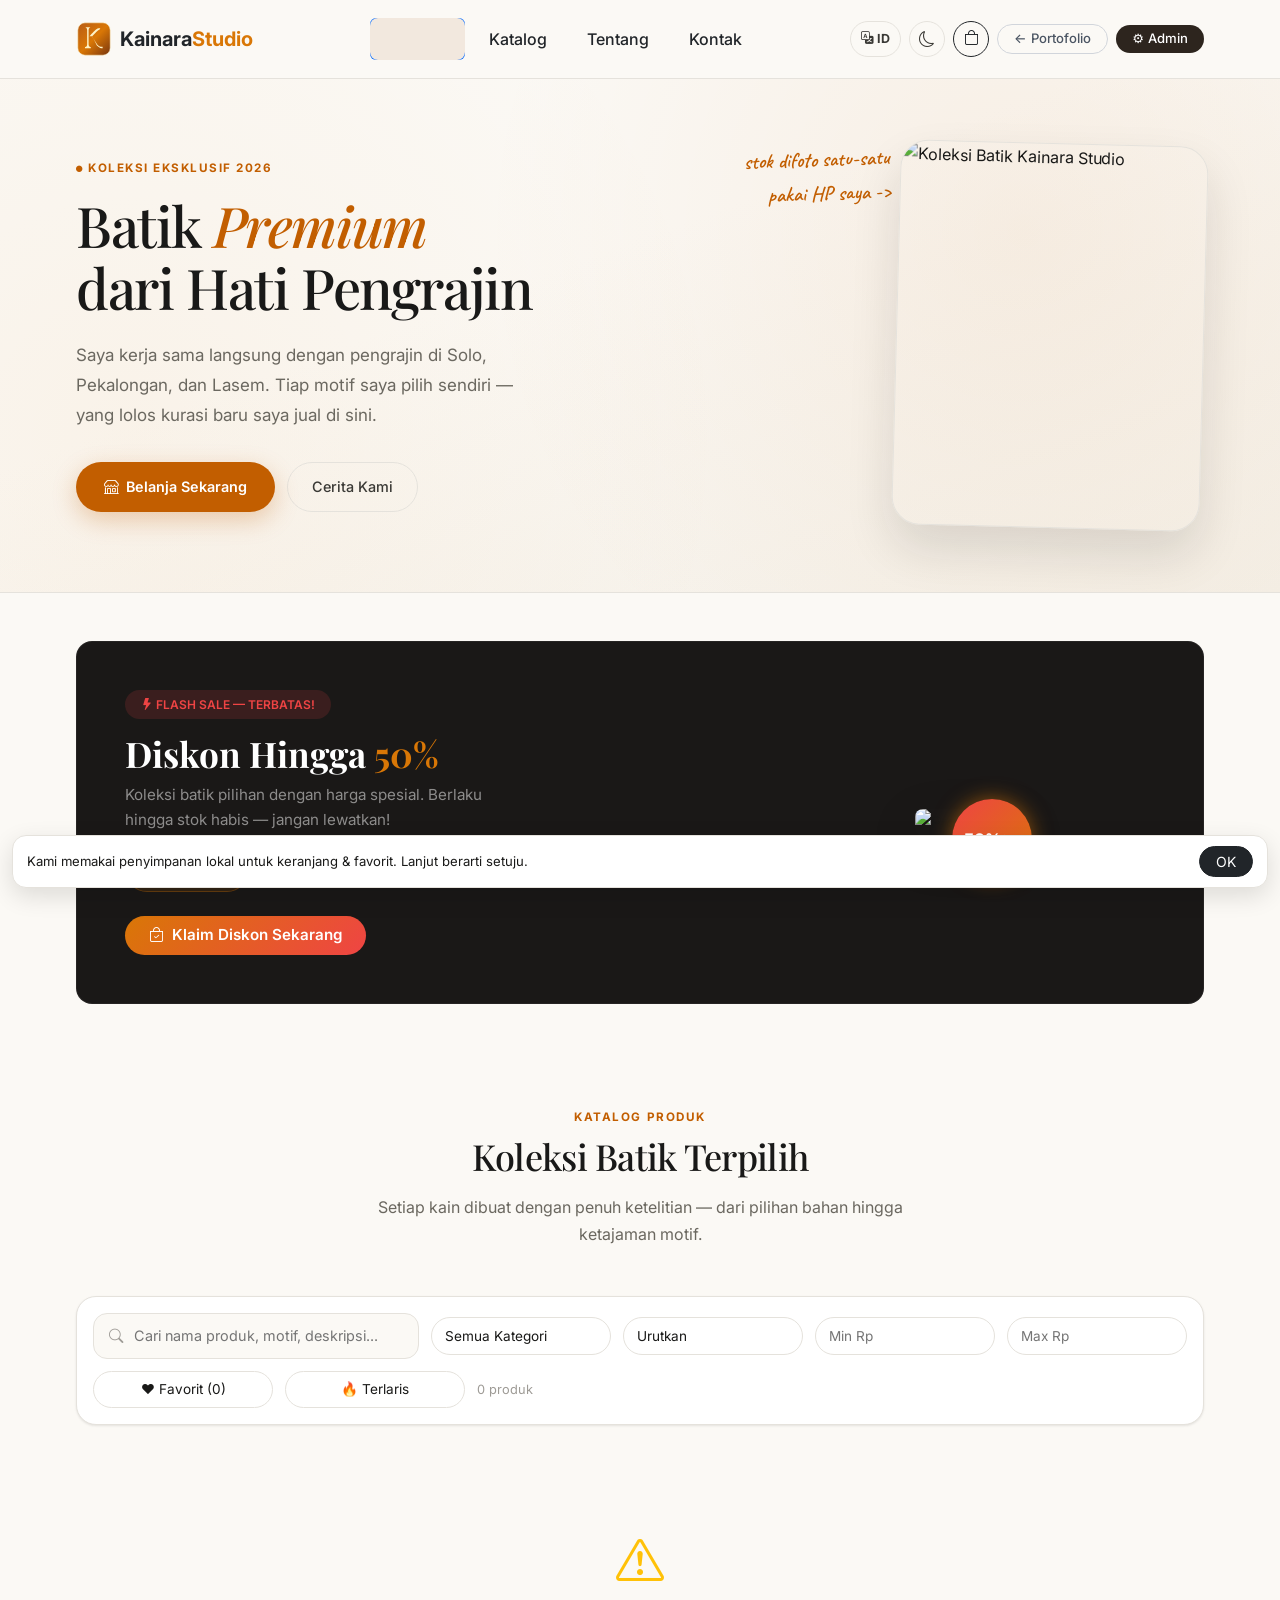
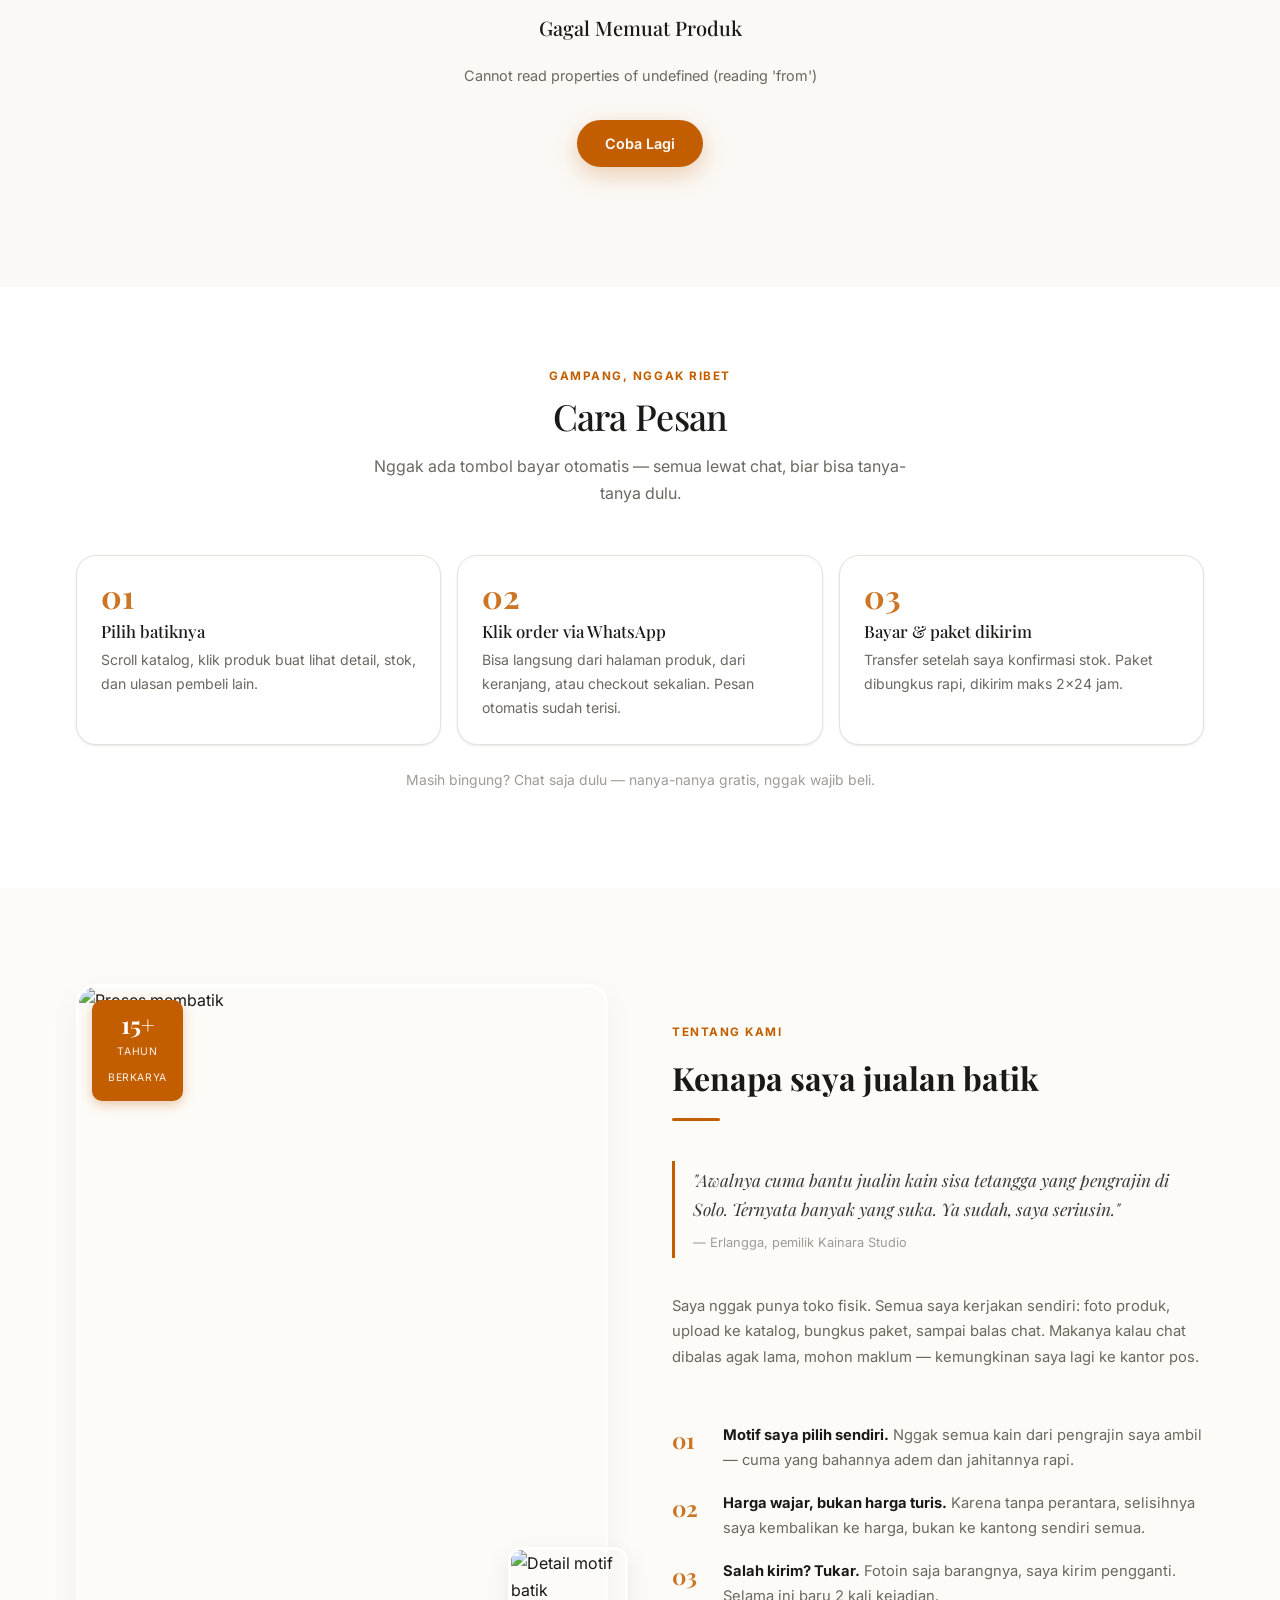
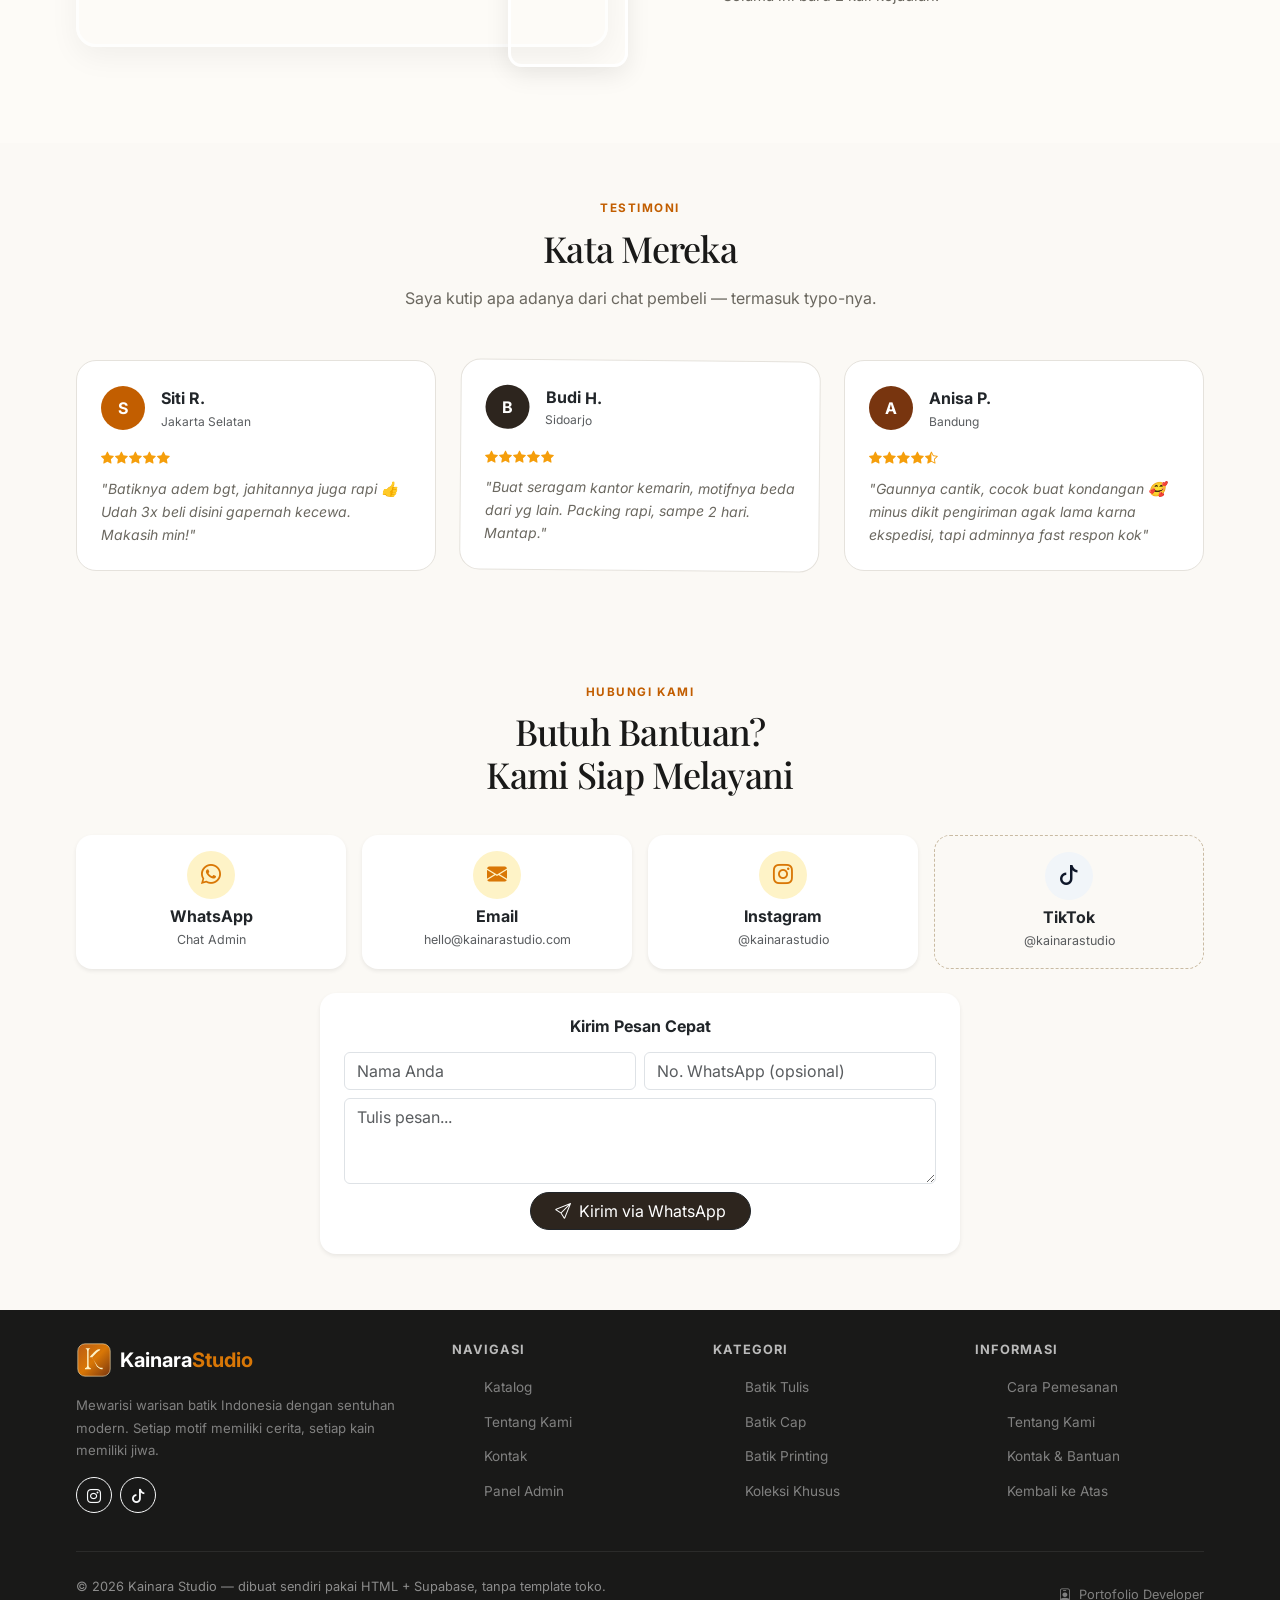
==== commit 4a3af254: "fix: dark mode admin, countdown berakhir, T() global, form WA portofolio, applyTo textContent" ====
--- a/web-batik/index.html
+++ b/web-batik/index.html
@@ -637,26 +637,34 @@
     <script src="js/cart.js"></script>
     <script src="js/checkout.js"></script>
     <script src="js/catalog.js"></script>
-    <!-- Promo Countdown Timer (persist) -->
+    <!-- Promo Countdown Timer (persist; berhenti beneran saat habis) -->
     <script>
     (function() {
         var el = document.getElementById('promoCountdown');
         if (el) {
             var KEY = 'kainara_promo_end';
             var end = parseInt(localStorage.getItem(KEY) || '0', 10);
-            if (!end || end < Date.now()) {
+            if (!end) {
                 end = Date.now() + ((2 * 3600 + 14 * 60 + 37) * 1000);
-                localStorage.setItem(KEY, String(end));
+                try { localStorage.setItem(KEY, String(end)); } catch (e) {}
             }
+            var done = false, timer = null;
+            function endedText() { return window.I18n ? window.I18n.t('promo_ended') : 'Promo berakhir'; }
             function update() {
-                var total = Math.max(0, Math.floor((end - Date.now()) / 1000));
+                var total = Math.floor((end - Date.now()) / 1000);
+                if (total <= 0) {
+                    el.textContent = endedText();
+                    if (!done && timer) { done = true; clearInterval(timer); }
+                    return;
+                }
                 var h = String(Math.floor(total / 3600)).padStart(2, '0');
                 var m = String(Math.floor((total % 3600) / 60)).padStart(2, '0');
                 var s = String(total % 60).padStart(2, '0');
                 el.textContent = h + ' : ' + m + ' : ' + s;
             }
             update();
-            setInterval(update, 1000);
+            timer = setInterval(update, 1000);
+            document.addEventListener('langchange', function () { if (done) el.textContent = endedText(); });
         }
         // Contact form → WhatsApp
         document.getElementById('contactForm')?.addEventListener('submit', function(e) {
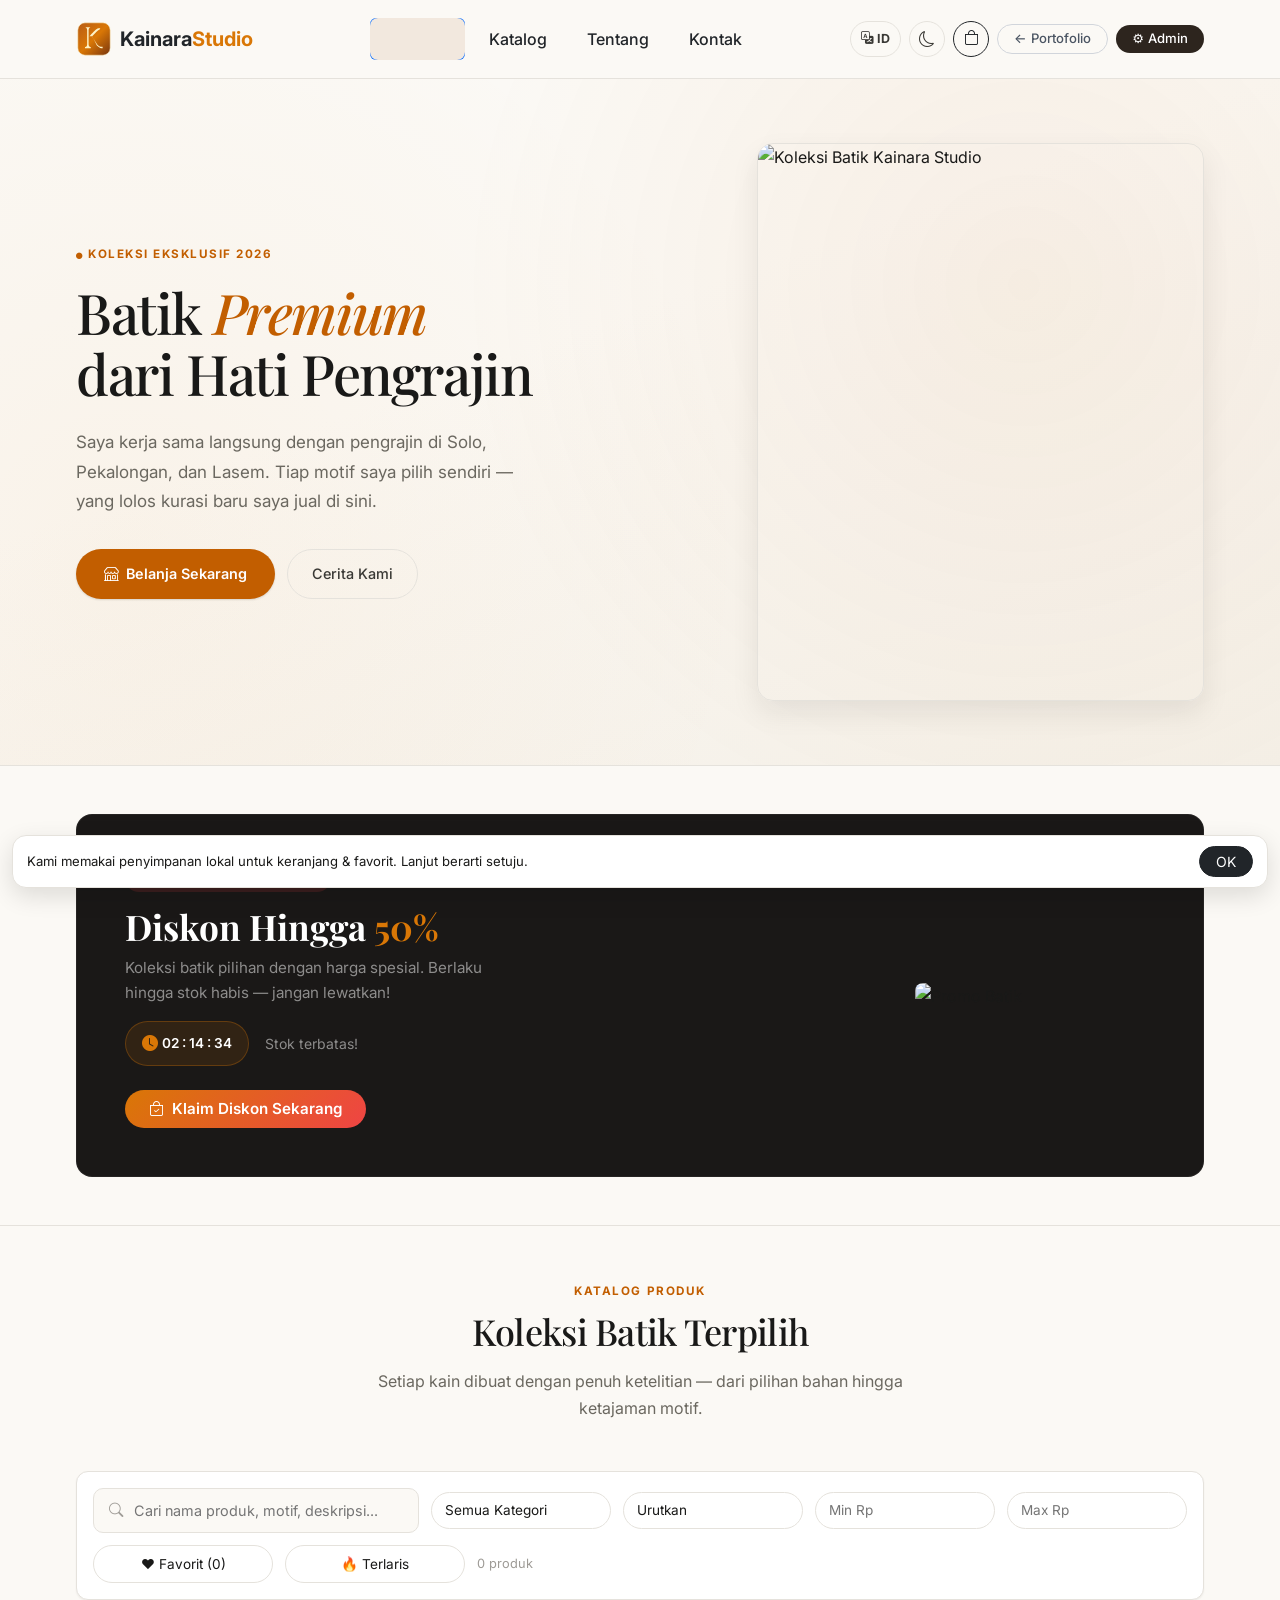
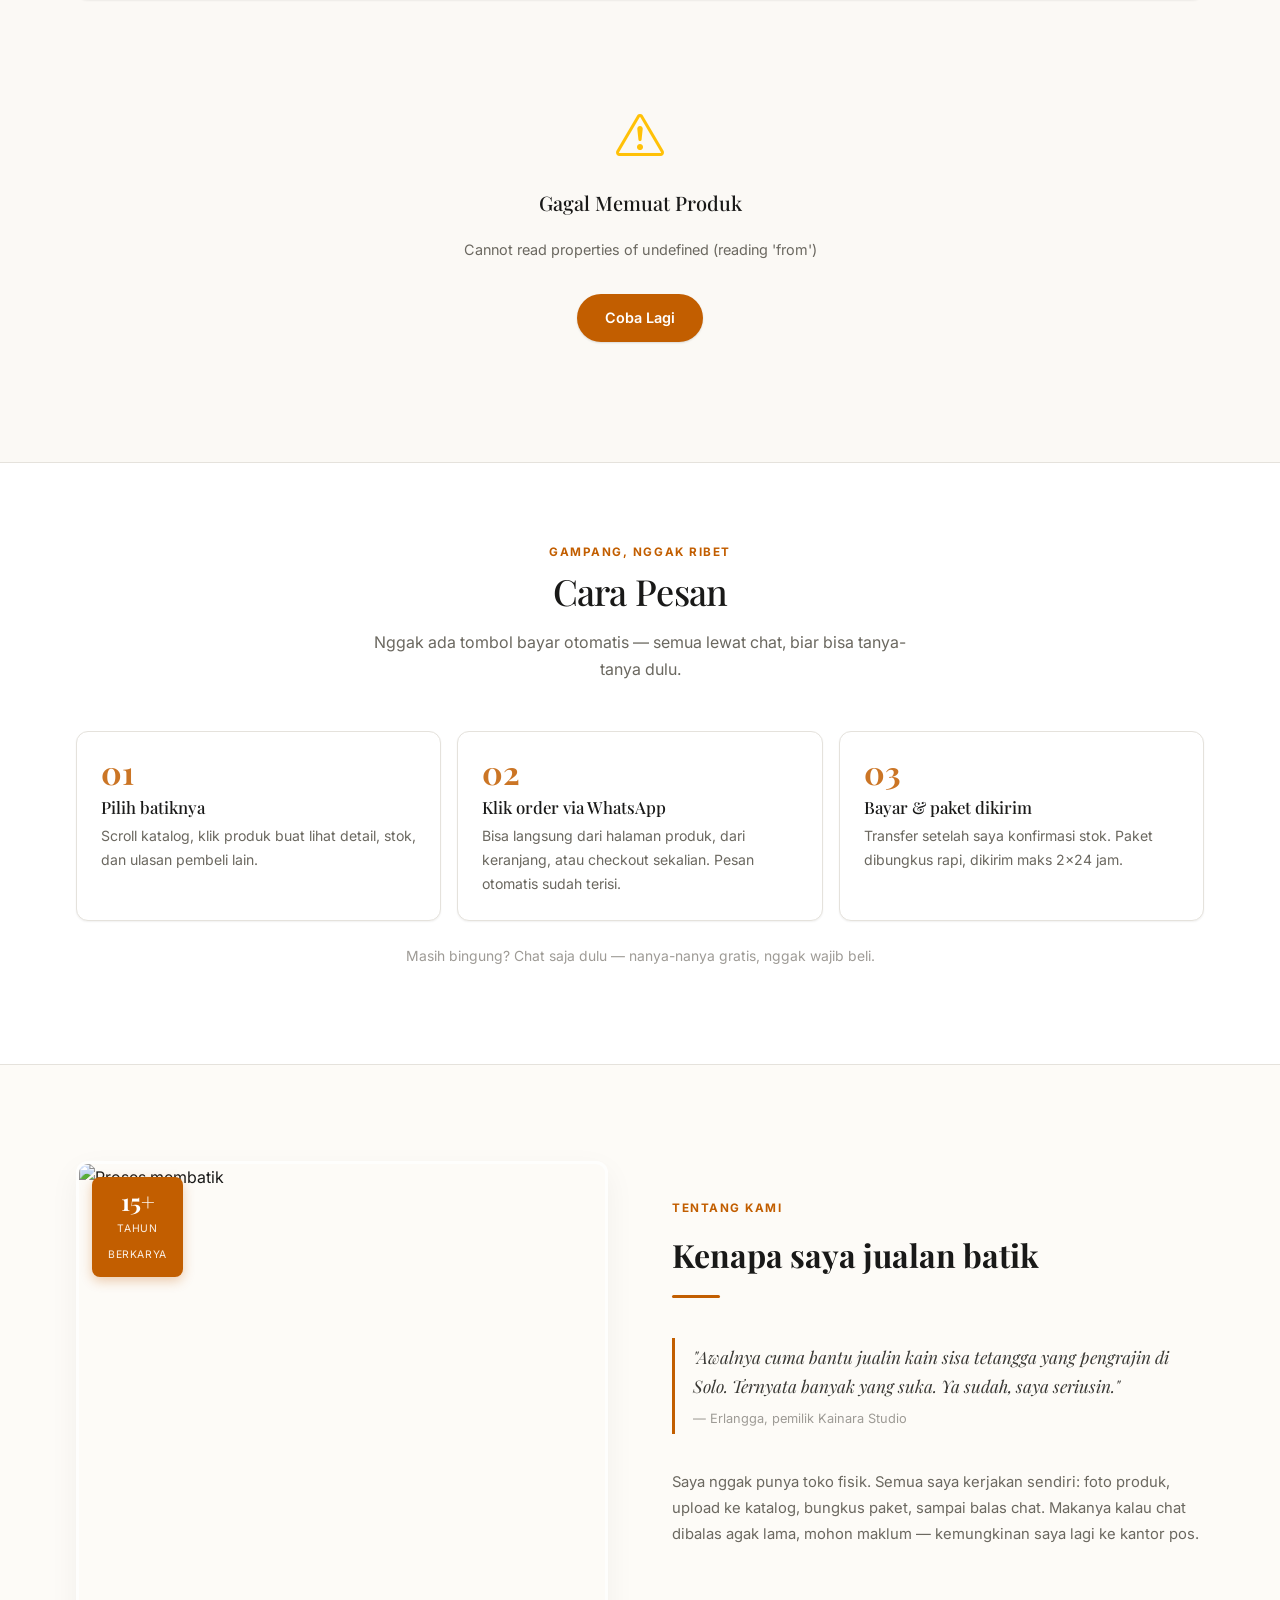
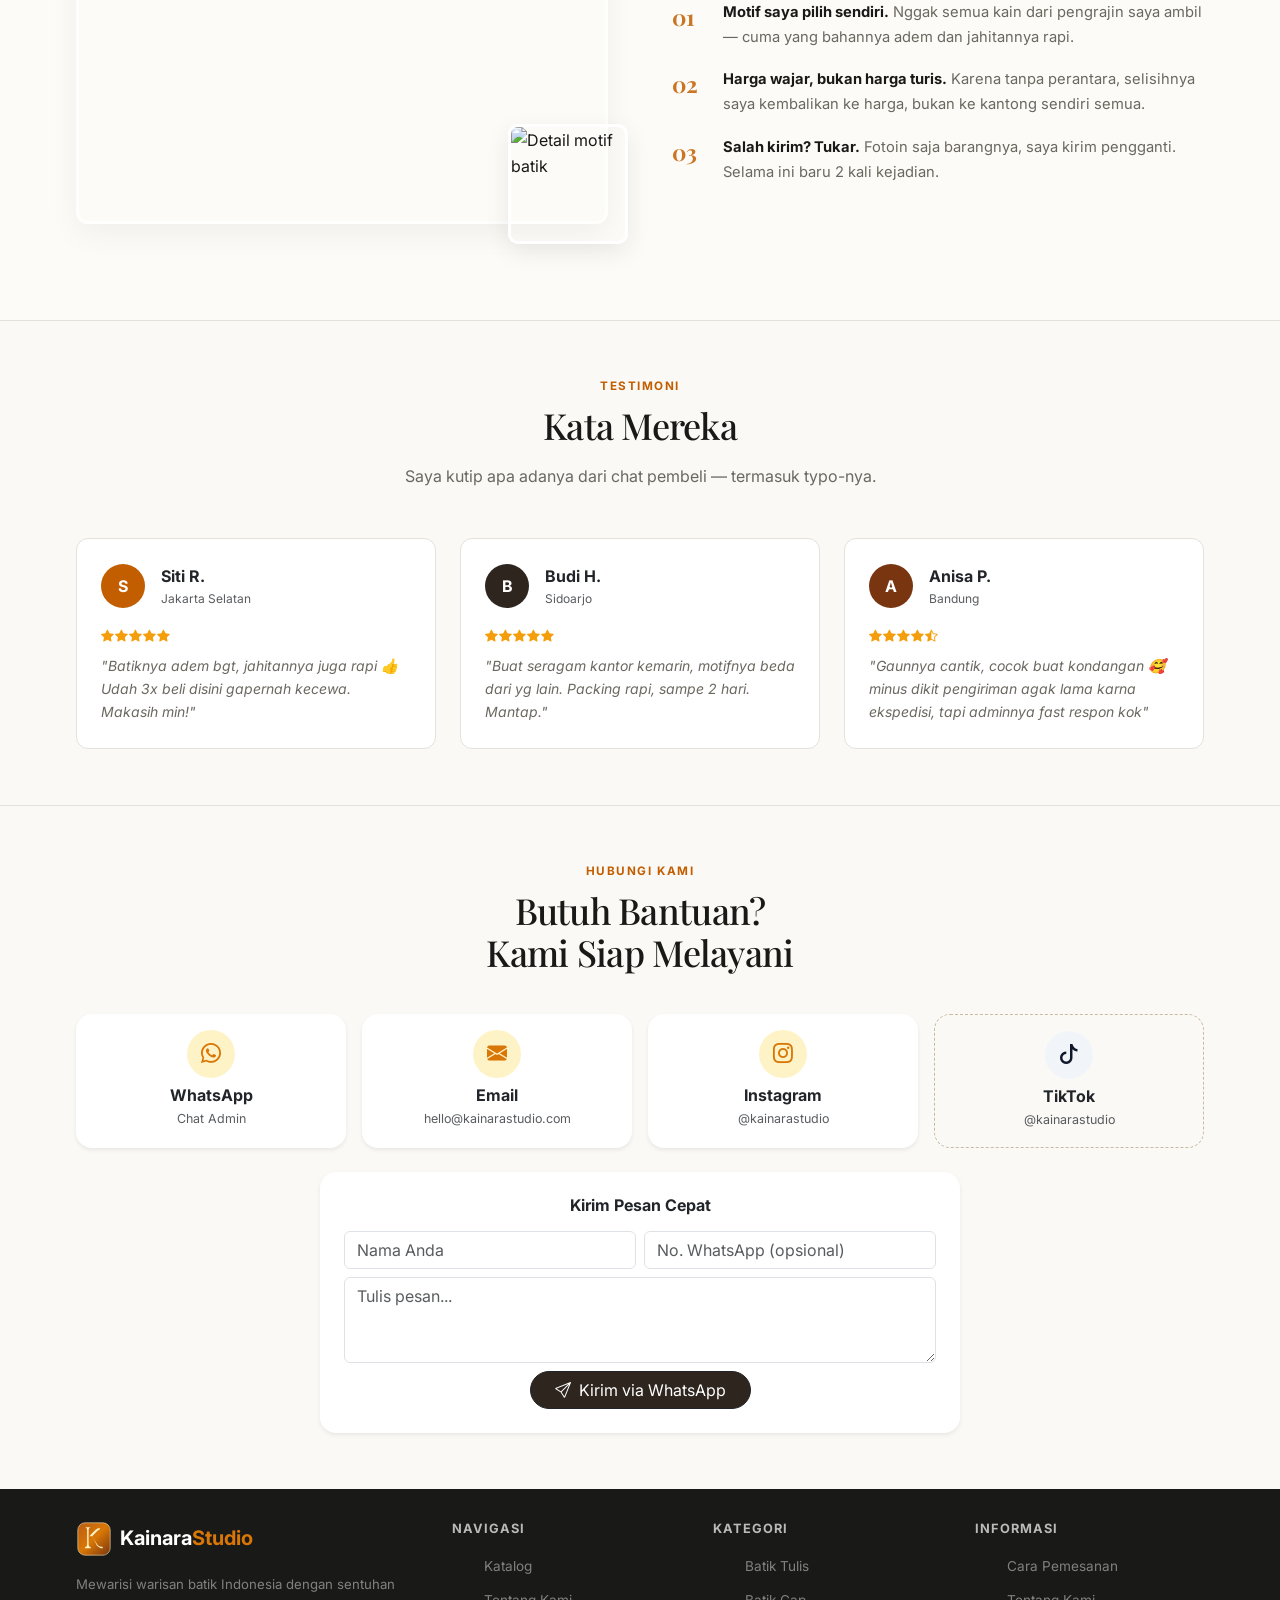
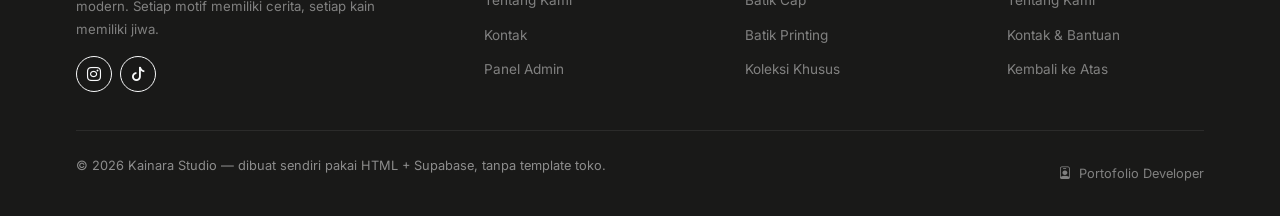
==== commit 93a080c0: "style(formal): rombak minimal formal + dual role Web & Flutter, monogram ganti foto" ====
--- a/web-batik/index.html
+++ b/web-batik/index.html
@@ -109,8 +109,7 @@
                     </div>
                 </div>
                 <div class="hero-img-col">
-                    <p class="hero-note" data-i18n="hero_note">stok difoto satu-satu pakai HP saya -></p>
-                    <div class="hero-img-box hero-img-tilt">
+                    <div class="hero-img-box">
                         <img src="https://images.unsplash.com/photo-1607083206869-4c7672e72a8a?auto=format&fit=crop&w=640&q=70" alt="Koleksi Batik Kainara Studio" data-i18n-alt="hero_img_alt" fetchpriority="high" decoding="async">
                     </div>
                 </div>
@@ -145,11 +144,8 @@
                         </a>
                     </div>
                     <div class="col-md-5 d-flex align-items-center justify-content-center p-4 position-relative">
-                        <div class="promo-img-wrapper promo-float position-relative">
-                            <img src="https://images.unsplash.com/photo-1583391733956-6c78276477e2?w=500&h=500&fit=crop" alt="Promo Batik" data-i18n-alt="promo_img_alt" class="img-fluid rounded-3 shadow-lg" style="max-height: 280px; width: 100%; object-fit: cover; transition: transform 0.4s ease;" loading="lazy" decoding="async">
-                            <div class="promo-badge position-absolute d-flex align-items-center justify-content-center rounded-circle promo-glow" style="width: 80px; height: 80px; background: linear-gradient(135deg, #EF4444, #D97706); color: #fff; font-weight: 800; font-size: 1rem; top: -10px; right: -10px; box-shadow: 0 0 20px rgba(217,119,6,0.6); line-height: 1;">
-                                50%<br><span style="font-size: 0.6rem; font-weight: 600;">OFF</span>
-                            </div>
+                        <div class="promo-img-wrapper position-relative">
+                            <img src="https://images.unsplash.com/photo-1583391733956-6c78276477e2?w=500&h=500&fit=crop" alt="Promo Batik" data-i18n-alt="promo_img_alt" class="img-fluid rounded-3" style="max-height: 280px; width: 100%; object-fit: cover;" loading="lazy" decoding="async">
                         </div>
                     </div>
                 </div>
@@ -326,7 +322,7 @@
                         </div>
                     </div>
                     <div class="col">
-                        <div class="testimoni-card tilt">
+                        <div class="testimoni-card">
                             <div class="d-flex align-items-center gap-3 mb-3">
                                 <div class="testimoni-avatar" style="background:#2D251E;">B</div>
                                 <div>
--- a/web-batik/css/style.css
+++ b/web-batik/css/style.css
@@ -41,16 +41,16 @@
     --sp-4: 1rem;     --sp-6: 1.5rem;   --sp-8: 2rem;
     --sp-12: 3rem;    --sp-16: 4rem;    --sp-24: 6rem;
 
-    /* ── Radius ── */
-    --r-sm: 0.375rem;  --r-md: 0.625rem;  --r-lg: 0.875rem;
-    --r-xl: 1.25rem;   --r-2xl: 1.75rem;  --r-full: 9999px;
-
-    /* ── Shadows ── */
-    --sh-sm:    0 1px 3px rgba(25,25,24,0.06), 0 1px 2px rgba(25,25,24,0.04);
-    --sh-md:    0 4px 12px rgba(25,25,24,0.08), 0 2px 4px rgba(25,25,24,0.04);
-    --sh-lg:    0 12px 32px rgba(25,25,24,0.10), 0 4px 8px rgba(25,25,24,0.04);
-    --sh-xl:    0 24px 48px rgba(25,25,24,0.12);
-    --sh-terra: 0 8px 24px rgba(194,94,0,0.28);
+    /* ── Radius: formal, kecil dan seragam ── */
+    --r-sm: 0.375rem;  --r-md: 0.5rem;   --r-lg: 0.625rem;
+    --r-xl: 0.75rem;   --r-2xl: 1rem;    --r-full: 9999px;
+
+    /* ── Shadows: nyaris flat, tanpa glow ── */
+    --sh-sm:    0 1px 2px rgba(25,25,24,0.06);
+    --sh-md:    0 2px 6px rgba(25,25,24,0.06);
+    --sh-lg:    0 6px 16px rgba(25,25,24,0.07);
+    --sh-xl:    0 12px 28px rgba(25,25,24,0.08);
+    --sh-terra: 0 1px 2px rgba(25,25,24,0.14);
 
     /* ── Transitions ── */
     --t-fast: 140ms ease;
@@ -104,7 +104,7 @@
     transition: all var(--t-base); box-shadow: var(--sh-terra);
     white-space: nowrap; text-decoration: none;
 }
-.btn-terra:hover { background: var(--terracotta-dark); color: var(--white); transform: translateY(-2px); box-shadow: 0 12px 32px rgba(194,94,0,0.36); }
+.btn-terra:hover { background: var(--terracotta-dark); color: var(--white); transform: translateY(-1px); box-shadow: none; }
 .btn-terra:disabled { opacity:0.55; transform:none; box-shadow:none; pointer-events:none; }
 
 .btn-outline {
@@ -198,13 +198,6 @@
     align-items: center; gap: var(--sp-12);
     position: relative; z-index: 1;
 }
-.hero-note {
-    font-family: 'Caveat', cursive; font-size: 1.3rem; font-weight: 600;
-    color: var(--terracotta); transform: rotate(-2deg);
-    margin-bottom: .4rem; text-align: right;
-}
-.hero-img-tilt { transform: rotate(1.5deg); transition: transform var(--t-base); }
-.hero-img-tilt:hover { transform: rotate(0deg); }
 .hero-content { display: flex; flex-direction: column; gap: var(--sp-4); }
 .hero-content h1 {
     font-size: clamp(2.25rem, 5vw, 3.5rem);
@@ -223,8 +216,8 @@
 .hero-img-box img { width: 100%; aspect-ratio: 4/5; object-fit: cover; }
 
 /* ─── Section Commons — padding sengaja beda-beda biar ritmenya nggak monoton ─── */
-.section { padding: 3.5rem 0; }
-.section-alt { background: var(--white); padding: 5rem 0; }
+.section { padding: 3.5rem 0; border-top: 1px solid var(--sand-border); }
+.section-alt { background: var(--white); padding: 5rem 0; border-top: 1px solid var(--sand-border); }
 .section-head { margin-bottom: var(--sp-8); display: flex; flex-direction: column; gap: var(--sp-2); }
 .section-head.center { text-align: center; align-items: center; }
 .section-title { font-size: clamp(1.625rem, 3vw, 2.25rem); letter-spacing: -0.02em; }
@@ -283,9 +276,9 @@
 }
 .product-card.h-100 { height: 100% !important; }
 .product-card:hover {
-    transform: translateY(-5px);
-    box-shadow: var(--sh-lg);
-    border-color: rgba(194,94,0,0.25);
+    transform: translateY(-2px);
+    box-shadow: none;
+    border-color: rgba(194,94,0,0.4);
 }
 
 /* ── Image wrap — position:relative agar badge absolute aman ── */
@@ -485,8 +478,8 @@
     cursor: pointer;
 }
 .card-hover:hover {
-    transform: translateY(-4px);
-    box-shadow: 0 8px 25px rgba(0,0,0,0.1) !important;
+    transform: translateY(-2px);
+    box-shadow: none !important;
 }
 
 /* ─── Footer (site-footer — katalog utama, tetap dark) ─── */
@@ -1015,12 +1008,12 @@
     transition: all 0.3s;
 }
 .testimoni-card:hover {
-    transform: translateY(-4px);
-    box-shadow: 0 8px 25px rgba(0,0,0,0.06);
-}
-/* kartu tengah sengaja miring dikit — biar nggak kelihatan terlalu rapi */
-.testimoni-card.tilt { transform: rotate(.5deg); }
-.testimoni-card.tilt:hover { transform: rotate(0) translateY(-4px); }
+    transform: translateY(-2px);
+    box-shadow: none;
+}
+/* formal: semua kartu tegak, tanpa miring */
+.testimoni-card.tilt { transform: none; }
+.testimoni-card.tilt:hover { transform: translateY(-2px); }
 .testimoni-avatar {
     width: 44px; height: 44px;
     border-radius: 50%;
@@ -1175,7 +1168,7 @@
     border-radius: var(--r-xl); padding: var(--sp-6);
     box-shadow: var(--sh-sm); transition: all var(--t-base);
 }
-.step-card:hover { transform: translateY(-4px); box-shadow: var(--sh-md); border-color: rgba(194,94,0,.3); }
+.step-card:hover { transform: translateY(-2px); box-shadow: none; border-color: rgba(194,94,0,.4); }
 .step-num {
     font-family: var(--font-serif); font-weight: 700; font-size: 2rem;
     color: var(--terracotta); opacity: .85; line-height: 1;
@@ -1321,7 +1314,6 @@
 html[lang="ja"] h1, html[lang="ja"] h2, html[lang="ja"] h3, html[lang="ja"] h4 { font-family: 'Playfair Display', 'Noto Sans JP', serif; }
 
 /* ── Arab (RTL): penyesuaian kecil ── */
-html[dir="rtl"] .hero-note { text-align: left; }
 html[dir="rtl"] .reason-list li { padding: 0 3.2rem 1.1rem 0; }
 html[dir="rtl"] .reason-list li::before { left: auto; right: 0; }
 html[dir="rtl"] .search-wrap .bi-search { left: auto; right: var(--sp-4); }
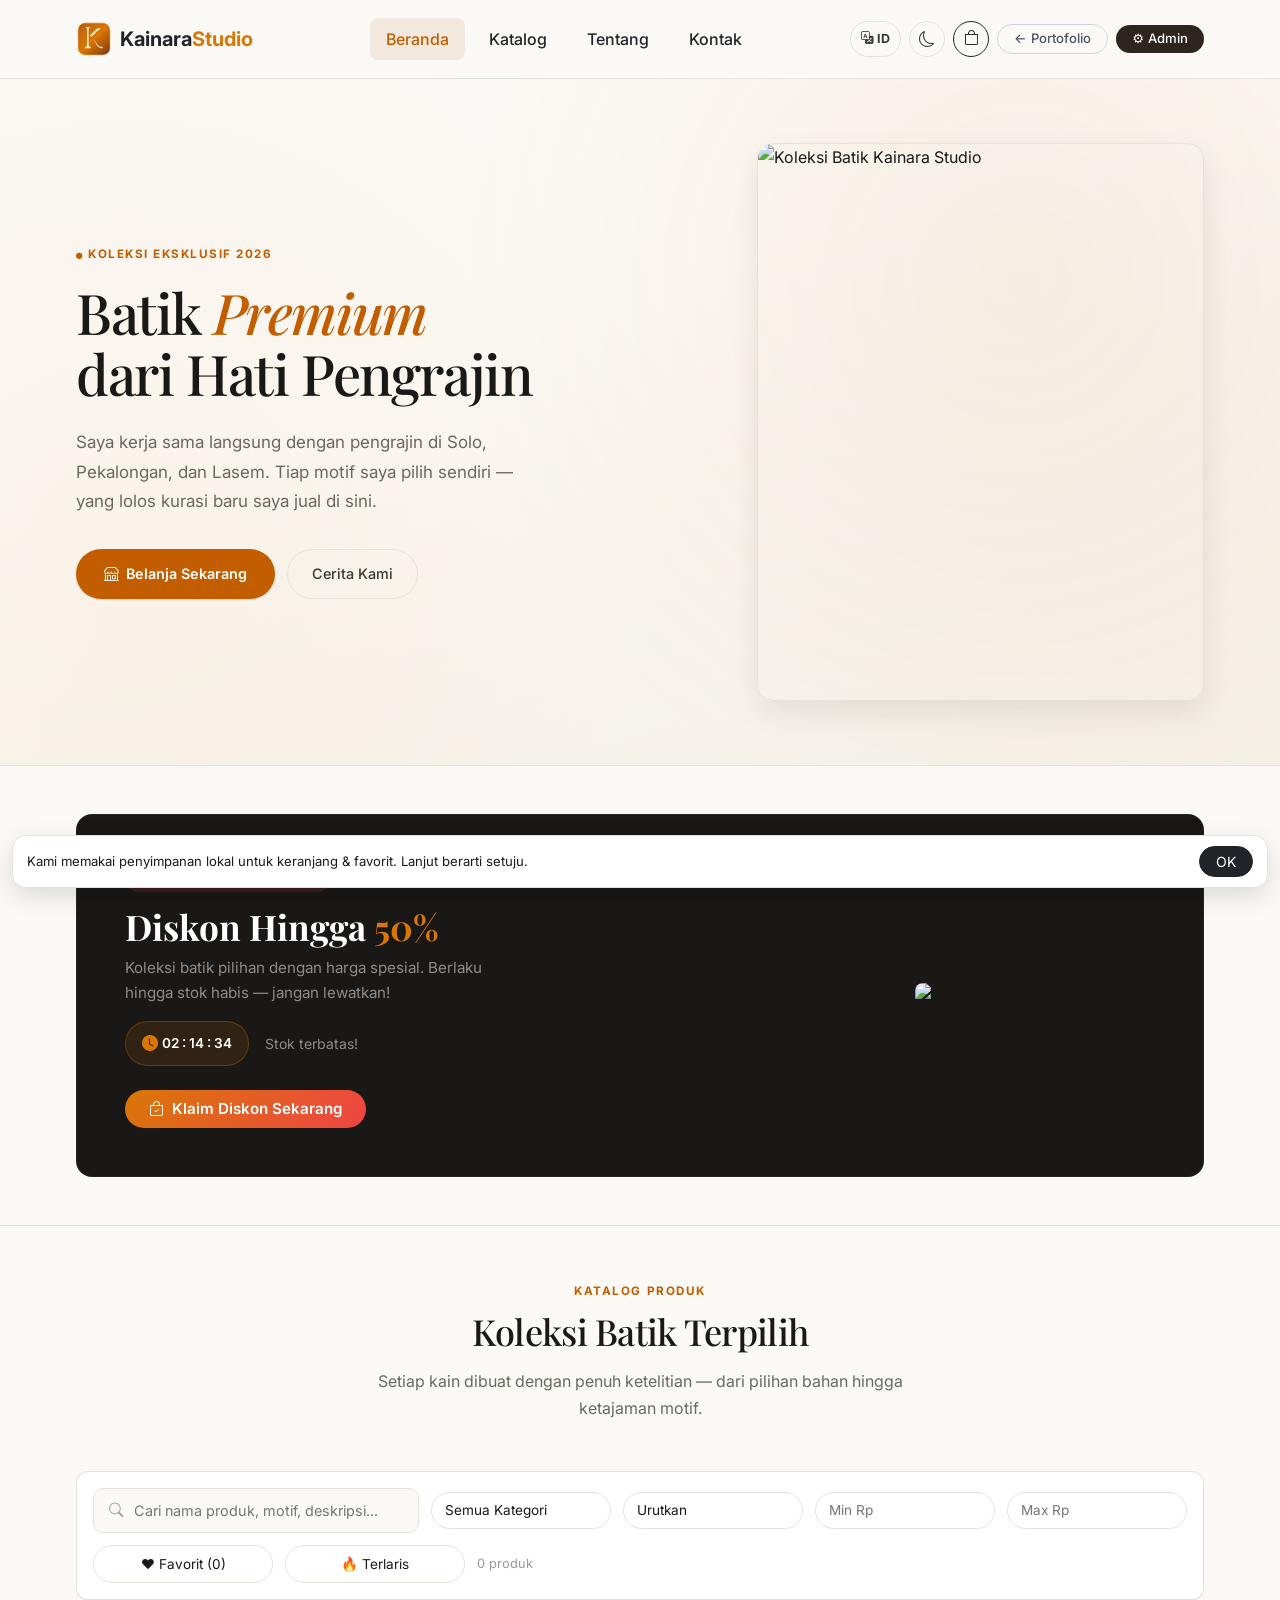
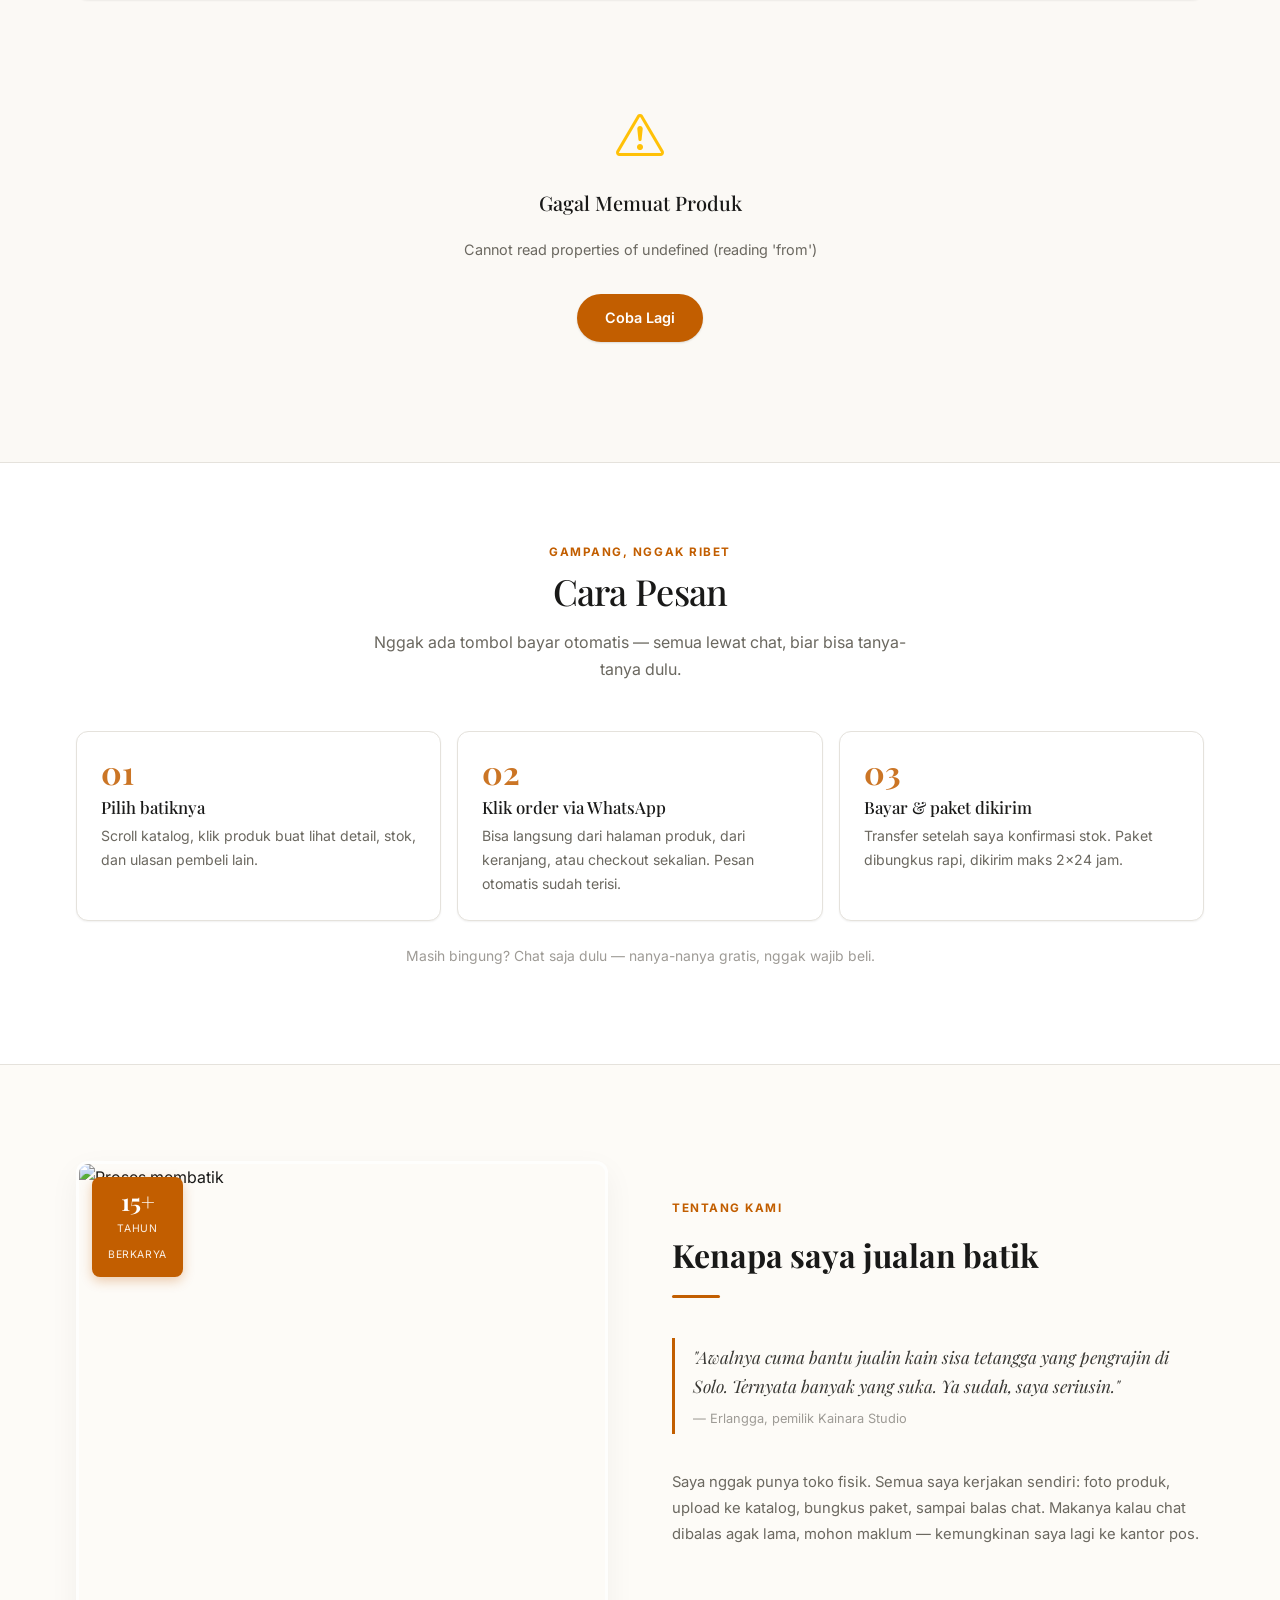
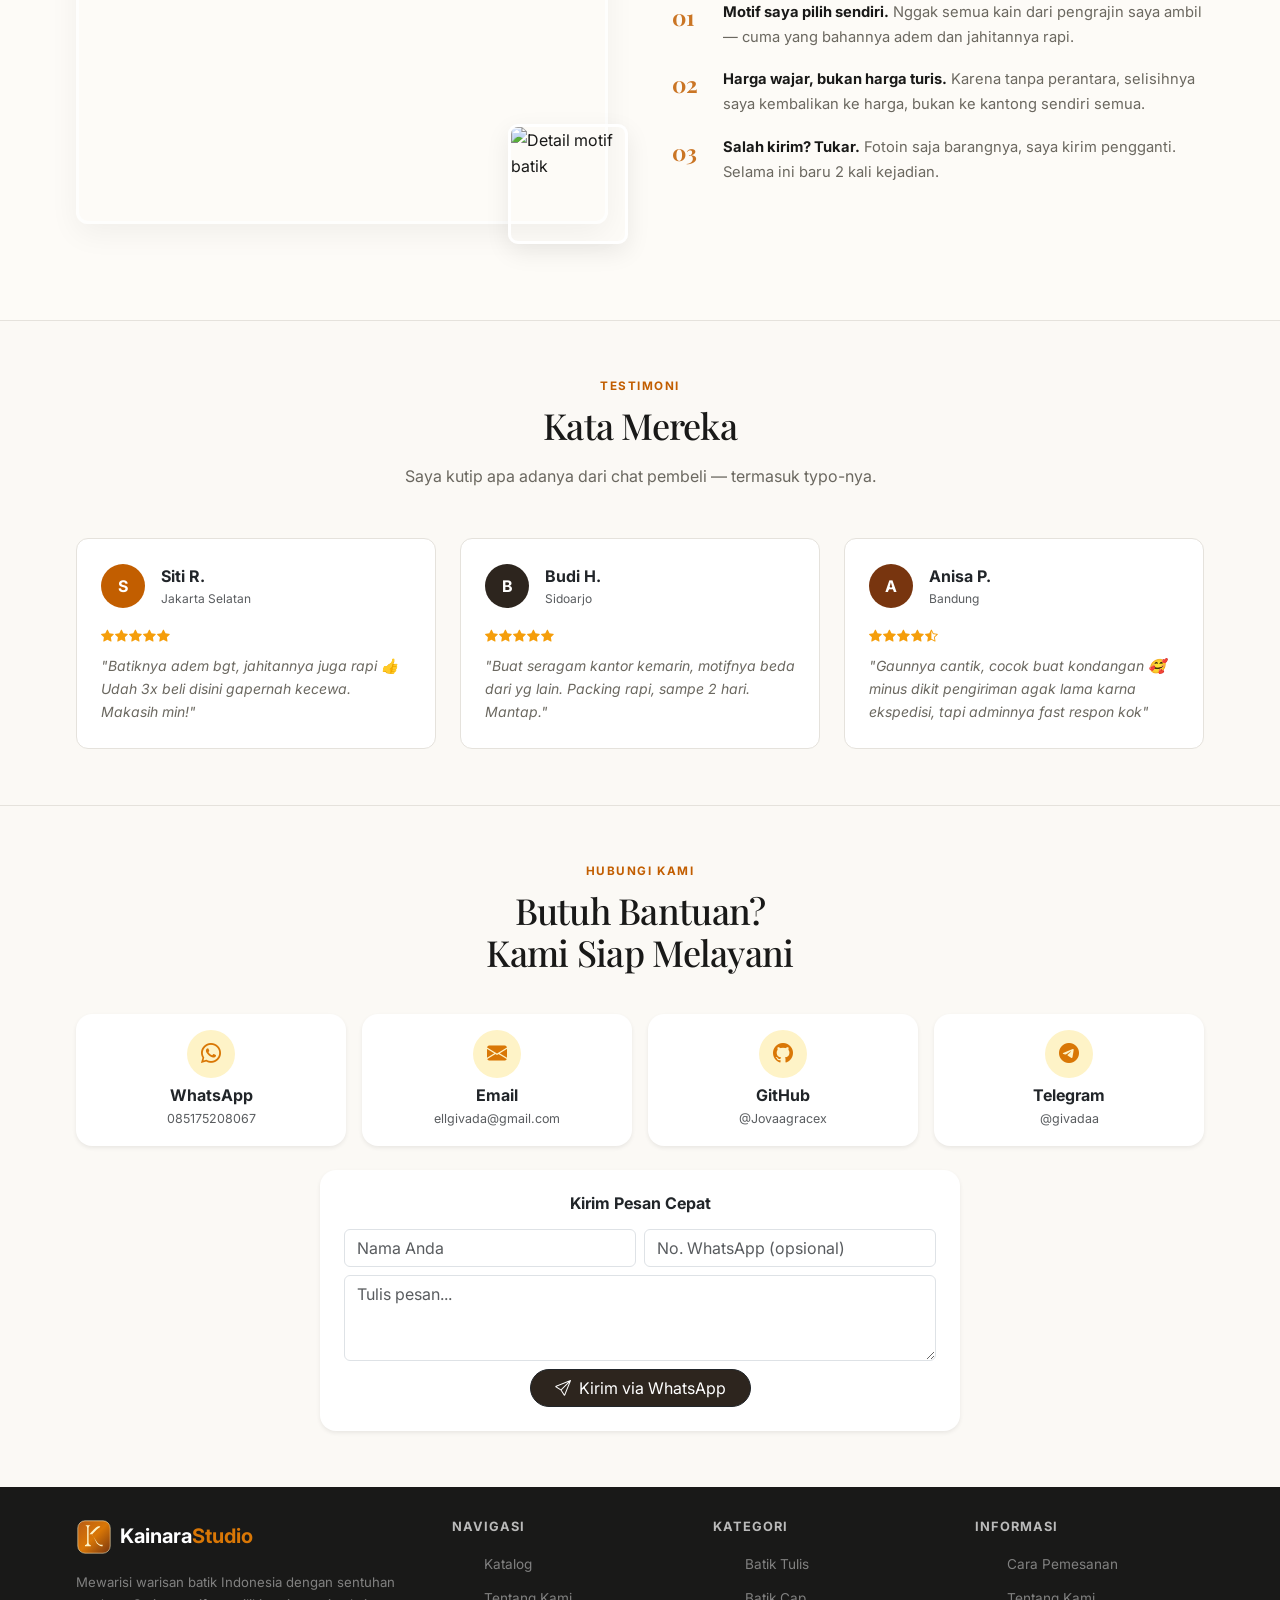
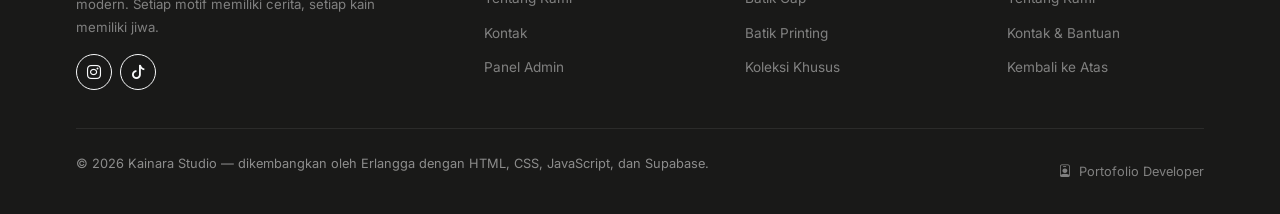
==== commit 83f4ddef: "copy: footer formal + kredit developer (4 bahasa)" ====
--- a/web-batik/index.html
+++ b/web-batik/index.html
@@ -364,48 +364,47 @@
                 </div>
                 <div class="row row-cols-1 row-cols-sm-2 row-cols-md-4 g-3">
                     <div class="col">
-                        <a href="https://wa.me/6281234567890" target="_blank" rel="noopener" class="card h-100 border-0 shadow-sm rounded-4 p-3 text-center text-decoration-none text-dark card-hover">
+                        <a href="https://wa.me/6285175208067" target="_blank" rel="noopener" class="card h-100 border-0 shadow-sm rounded-4 p-3 text-center text-decoration-none text-dark card-hover">
                             <div class="d-flex justify-content-center mb-2">
                                 <div class="rounded-circle d-flex align-items-center justify-content-center" style="width: 48px; height: 48px; background-color: #FEF3C7; color: #D97706;">
                                     <i class="bi bi-whatsapp fs-5"></i>
                                 </div>
                             </div>
                             <h6 class="fw-bold mb-1" data-i18n="wa_l">WhatsApp</h6>
-                            <p class="text-muted small mb-0" style="font-size: 0.78rem;" data-i18n="wa_s">Chat Admin</p>
+                            <p class="text-muted small mb-0" style="font-size: 0.78rem;">085175208067</p>
                         </a>
                     </div>
                     <div class="col">
-                        <a href="mailto:hello@kainarastudio.com" class="card h-100 border-0 shadow-sm rounded-4 p-3 text-center text-decoration-none text-dark card-hover">
+                        <a href="mailto:ellgivada@gmail.com" class="card h-100 border-0 shadow-sm rounded-4 p-3 text-center text-decoration-none text-dark card-hover">
                             <div class="d-flex justify-content-center mb-2">
                                 <div class="rounded-circle d-flex align-items-center justify-content-center" style="width: 48px; height: 48px; background-color: #FEF3C7; color: #D97706;">
                                     <i class="bi bi-envelope-fill fs-5"></i>
                                 </div>
                             </div>
                             <h6 class="fw-bold mb-1" data-i18n="em_l">Email</h6>
-                            <p class="text-muted small mb-0" style="font-size: 0.78rem;">hello@kainarastudio.com</p>
+                            <p class="text-muted small mb-0" style="font-size: 0.78rem;">ellgivada@gmail.com</p>
                         </a>
                     </div>
                     <div class="col">
-                        <a href="https://instagram.com/kainarastudio" target="_blank" rel="noopener" class="card h-100 border-0 shadow-sm rounded-4 p-3 text-center text-decoration-none text-dark card-hover">
+                        <a href="https://github.com/Jovaagracex" target="_blank" rel="noopener" class="card h-100 border-0 shadow-sm rounded-4 p-3 text-center text-decoration-none text-dark card-hover">
                             <div class="d-flex justify-content-center mb-2">
                                 <div class="rounded-circle d-flex align-items-center justify-content-center" style="width: 48px; height: 48px; background-color: #FEF3C7; color: #D97706;">
-                                    <i class="bi bi-instagram fs-5"></i>
+                                    <i class="bi bi-github fs-5"></i>
                                 </div>
                             </div>
-                            <h6 class="fw-bold mb-1" data-i18n="ig_l">Instagram</h6>
-                            <p class="text-muted small mb-0" style="font-size: 0.78rem;">@kainarastudio</p>
+                            <h6 class="fw-bold mb-1">GitHub</h6>
+                            <p class="text-muted small mb-0" style="font-size: 0.78rem;">@Jovaagracex</p>
                         </a>
                     </div>
                     <div class="col">
-                        <!-- kartu TikTok nyusul belakangan — border putus-putus biar kelihatan beda -->
-                        <a href="https://tiktok.com/@kainarastudio" target="_blank" rel="noopener" class="card h-100 rounded-4 p-3 text-center text-decoration-none text-dark card-hover" style="border:1.5px dashed #C9BBA3; background:transparent;">
+                        <a href="https://t.me/givadaa" target="_blank" rel="noopener" class="card h-100 border-0 shadow-sm rounded-4 p-3 text-center text-decoration-none text-dark card-hover">
                             <div class="d-flex justify-content-center mb-2">
-                                <div class="rounded-circle d-flex align-items-center justify-content-center" style="width: 48px; height: 48px; background-color: #F1F5F9; color: #0F172A;">
-                                    <i class="bi bi-tiktok fs-5"></i>
+                                <div class="rounded-circle d-flex align-items-center justify-content-center" style="width: 48px; height: 48px; background-color: #FEF3C7; color: #D97706;">
+                                    <i class="bi bi-telegram fs-5"></i>
                                 </div>
                             </div>
-                            <h6 class="fw-bold mb-1" data-i18n="tt_l">TikTok</h6>
-                            <p class="text-muted small mb-0" style="font-size: 0.78rem;">@kainarastudio</p>
+                            <h6 class="fw-bold mb-1">Telegram</h6>
+                            <p class="text-muted small mb-0" style="font-size: 0.78rem;">@givadaa</p>
                         </a>
                     </div>
                 </div>
@@ -467,7 +466,7 @@
                 </div>
             </div>
             <div class="footer-bar">
-                <p data-i18n="ft_copy">&copy; 2026 Kainara Studio — dibuat sendiri pakai HTML + Supabase, tanpa template toko.</p>
+                <p data-i18n="ft_copy">&copy; 2026 Kainara Studio — dikembangkan oleh Erlangga dengan HTML, CSS, JavaScript, dan Supabase.</p>
                 <a href="../web-portofolio/index.html"><i class="bi bi-person-badge me-1"></i> <span data-i18n="ft_dev">Portofolio Developer</span></a>
             </div>
         </div>
@@ -670,7 +669,7 @@
             var m = document.getElementById('contactMsg')?.value.trim();
             if (!n || !m) { if (window.showToast) showToast('warning', window.I18n ? window.I18n.t('ts_cfill') : 'Isi nama dan pesan!'); return; }
             var msg = 'Halo Kainara Studio! Saya ' + n + (p ? ' (' + p + ')' : '') + '. ' + m;
-            window.open('https://wa.me/6281234567890?text=' + encodeURIComponent(msg), '_blank');
+            window.open('https://wa.me/6285175208067?text=' + encodeURIComponent(msg), '_blank');
             if (window.showToast) showToast('success', window.I18n ? window.I18n.t('ts_cwa') : 'Membuka WhatsApp...');
             this.reset();
         });
--- a/web-batik/css/style.css
+++ b/web-batik/css/style.css
@@ -934,22 +934,30 @@
 /* ── Sliding Active Tab Indicator ── */
 .nav-active-pill {
     position: absolute;
+    top: 0;
+    left: 0;
     background-color: var(--terracotta-light, #f5ebe0);
     border-radius: 8px;
-    transition: all 0.3s cubic-bezier(0.4, 0, 0.2, 1);
+    transition: transform 0.35s cubic-bezier(0.25, 1, 0.5, 1), width 0.35s cubic-bezier(0.25, 1, 0.5, 1), height 0.35s cubic-bezier(0.25, 1, 0.5, 1), opacity 0.25s ease;
     z-index: 0;
     pointer-events: none;
-    height: 100%;
-}
+    will-change: transform, width, height;
+}
+.nav-pills .nav-link,
 .navbar-nav .nav-link {
     position: relative;
     z-index: 1;
+    background: transparent !important;
     color: var(--charcoal-2);
     transition: color 0.3s ease;
 }
+.nav-pills .nav-link.active,
 .navbar-nav .nav-link.active {
     color: var(--terracotta) !important;
-}
+    background: transparent !important;
+    font-weight: 600;
+}
+.nav-pills .nav-link:hover,
 .navbar-nav .nav-link:hover {
     color: var(--terracotta);
 }
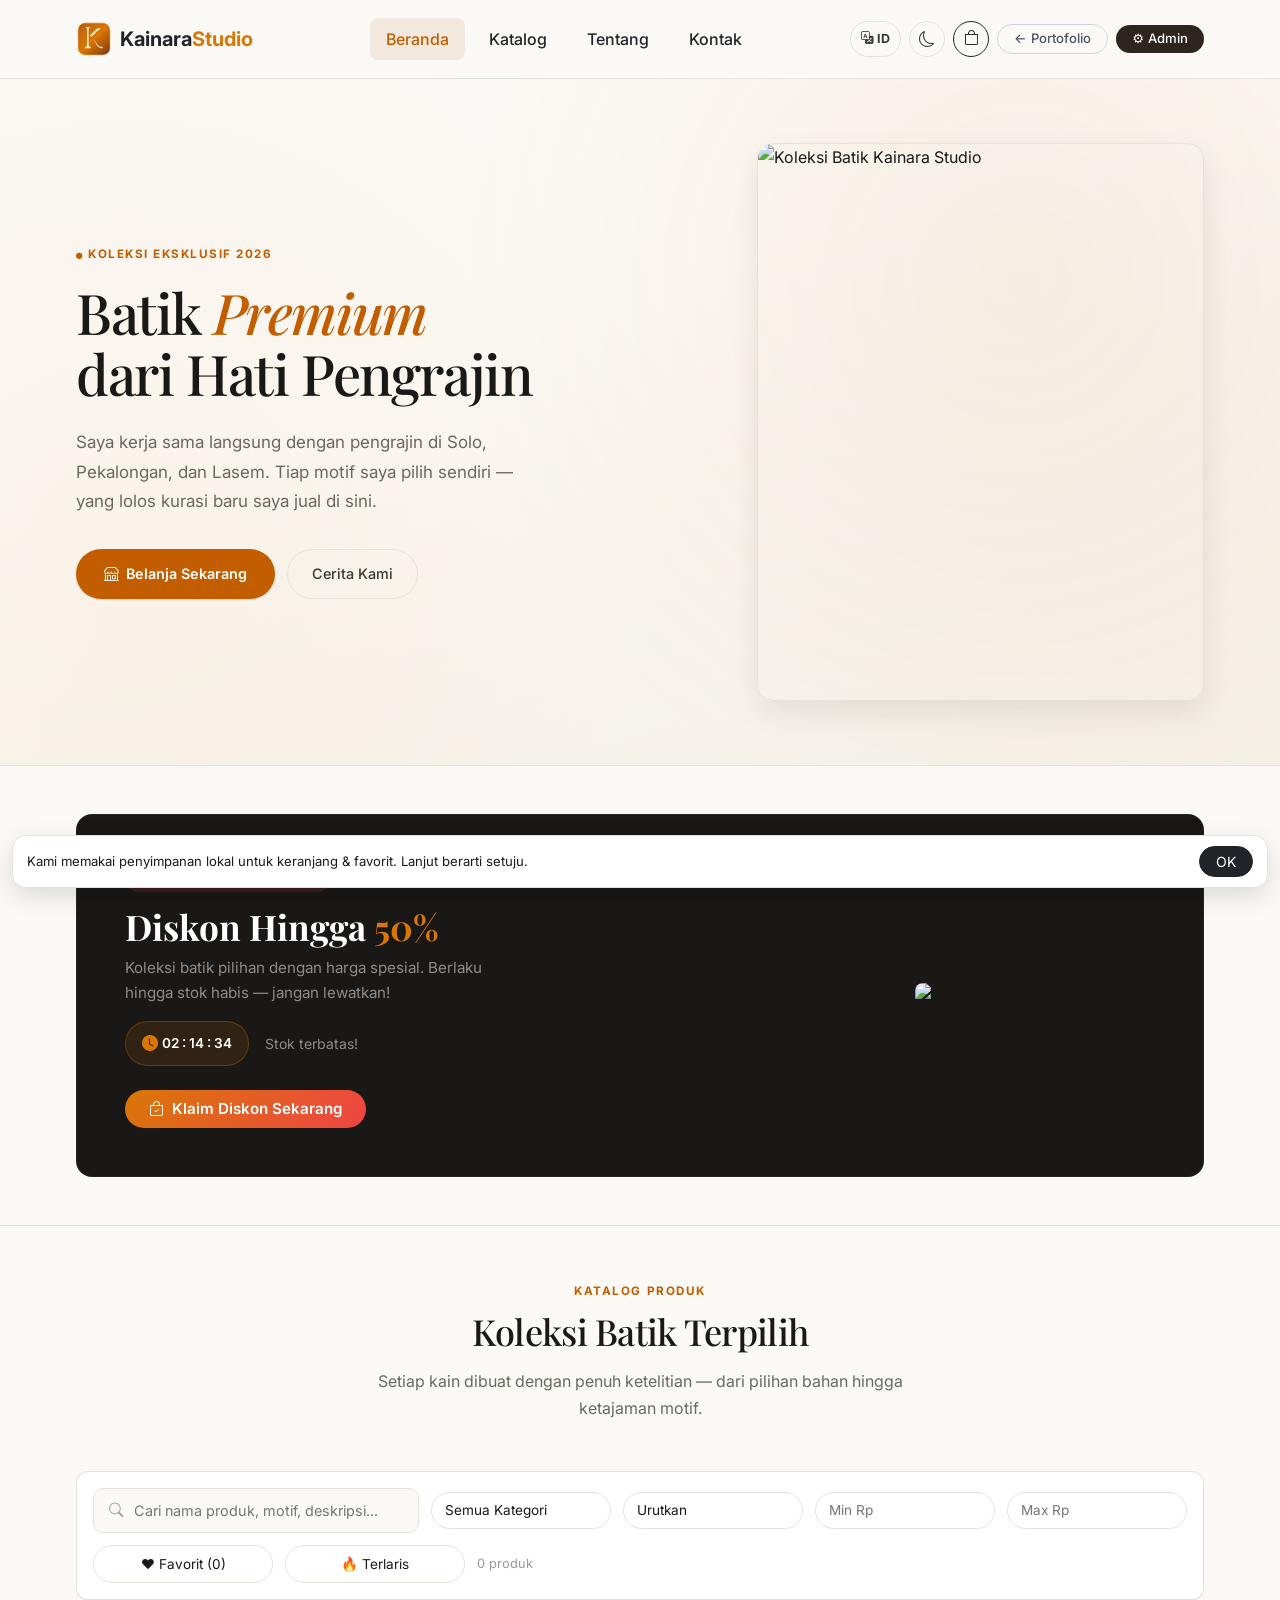
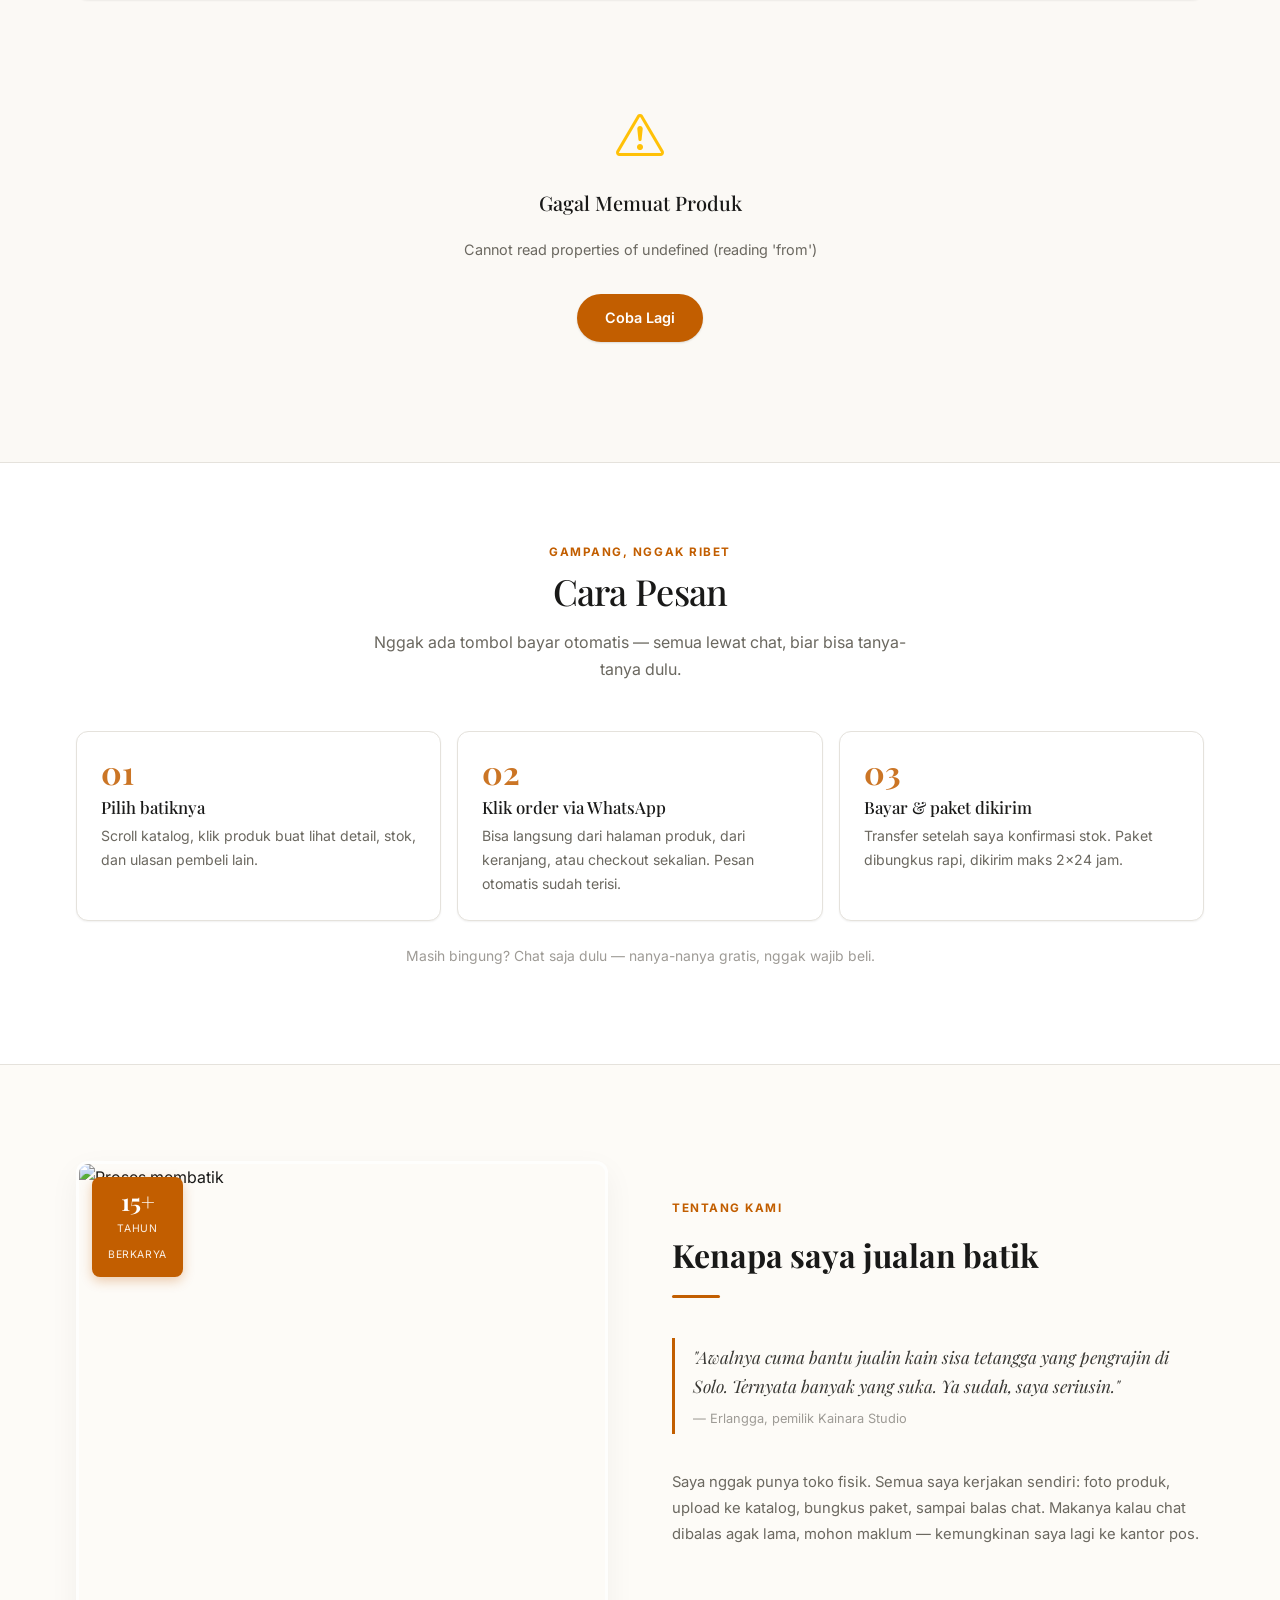
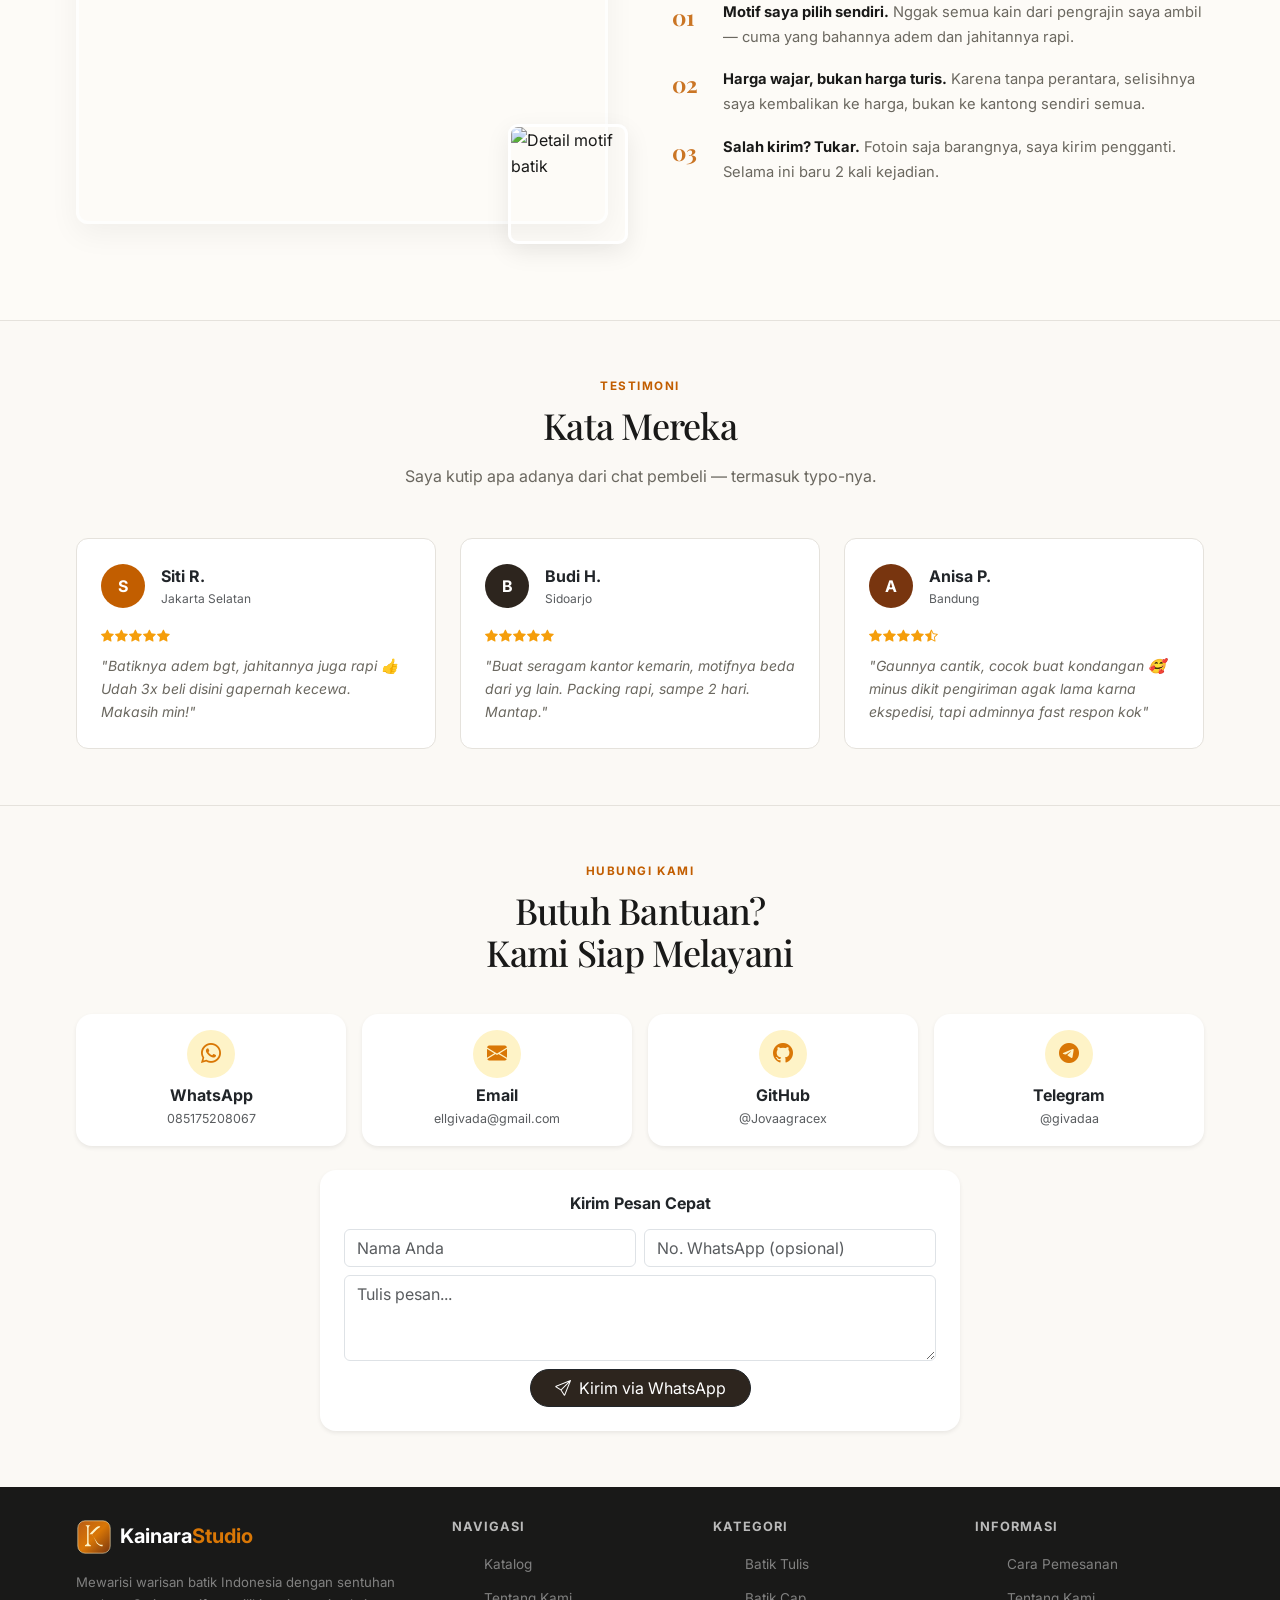
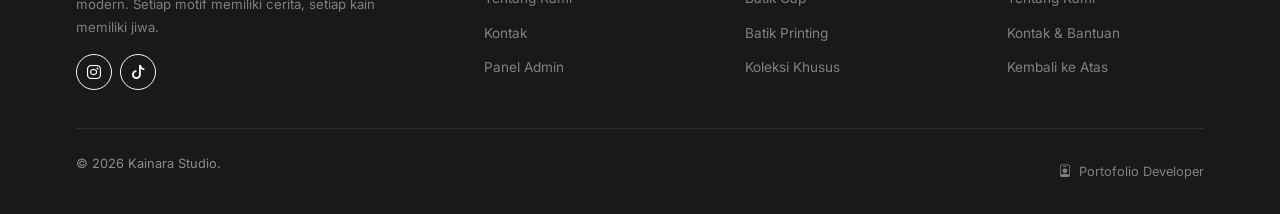
==== commit 0b1583a4: "copy: footer toko ringkas tanpa kredit teknologi" ====
--- a/web-batik/index.html
+++ b/web-batik/index.html
@@ -466,7 +466,7 @@
                 </div>
             </div>
             <div class="footer-bar">
-                <p data-i18n="ft_copy">&copy; 2026 Kainara Studio — dikembangkan oleh Erlangga dengan HTML, CSS, JavaScript, dan Supabase.</p>
+                <p data-i18n="ft_copy">&copy; 2026 Kainara Studio.</p>
                 <a href="../web-portofolio/index.html"><i class="bi bi-person-badge me-1"></i> <span data-i18n="ft_dev">Portofolio Developer</span></a>
             </div>
         </div>
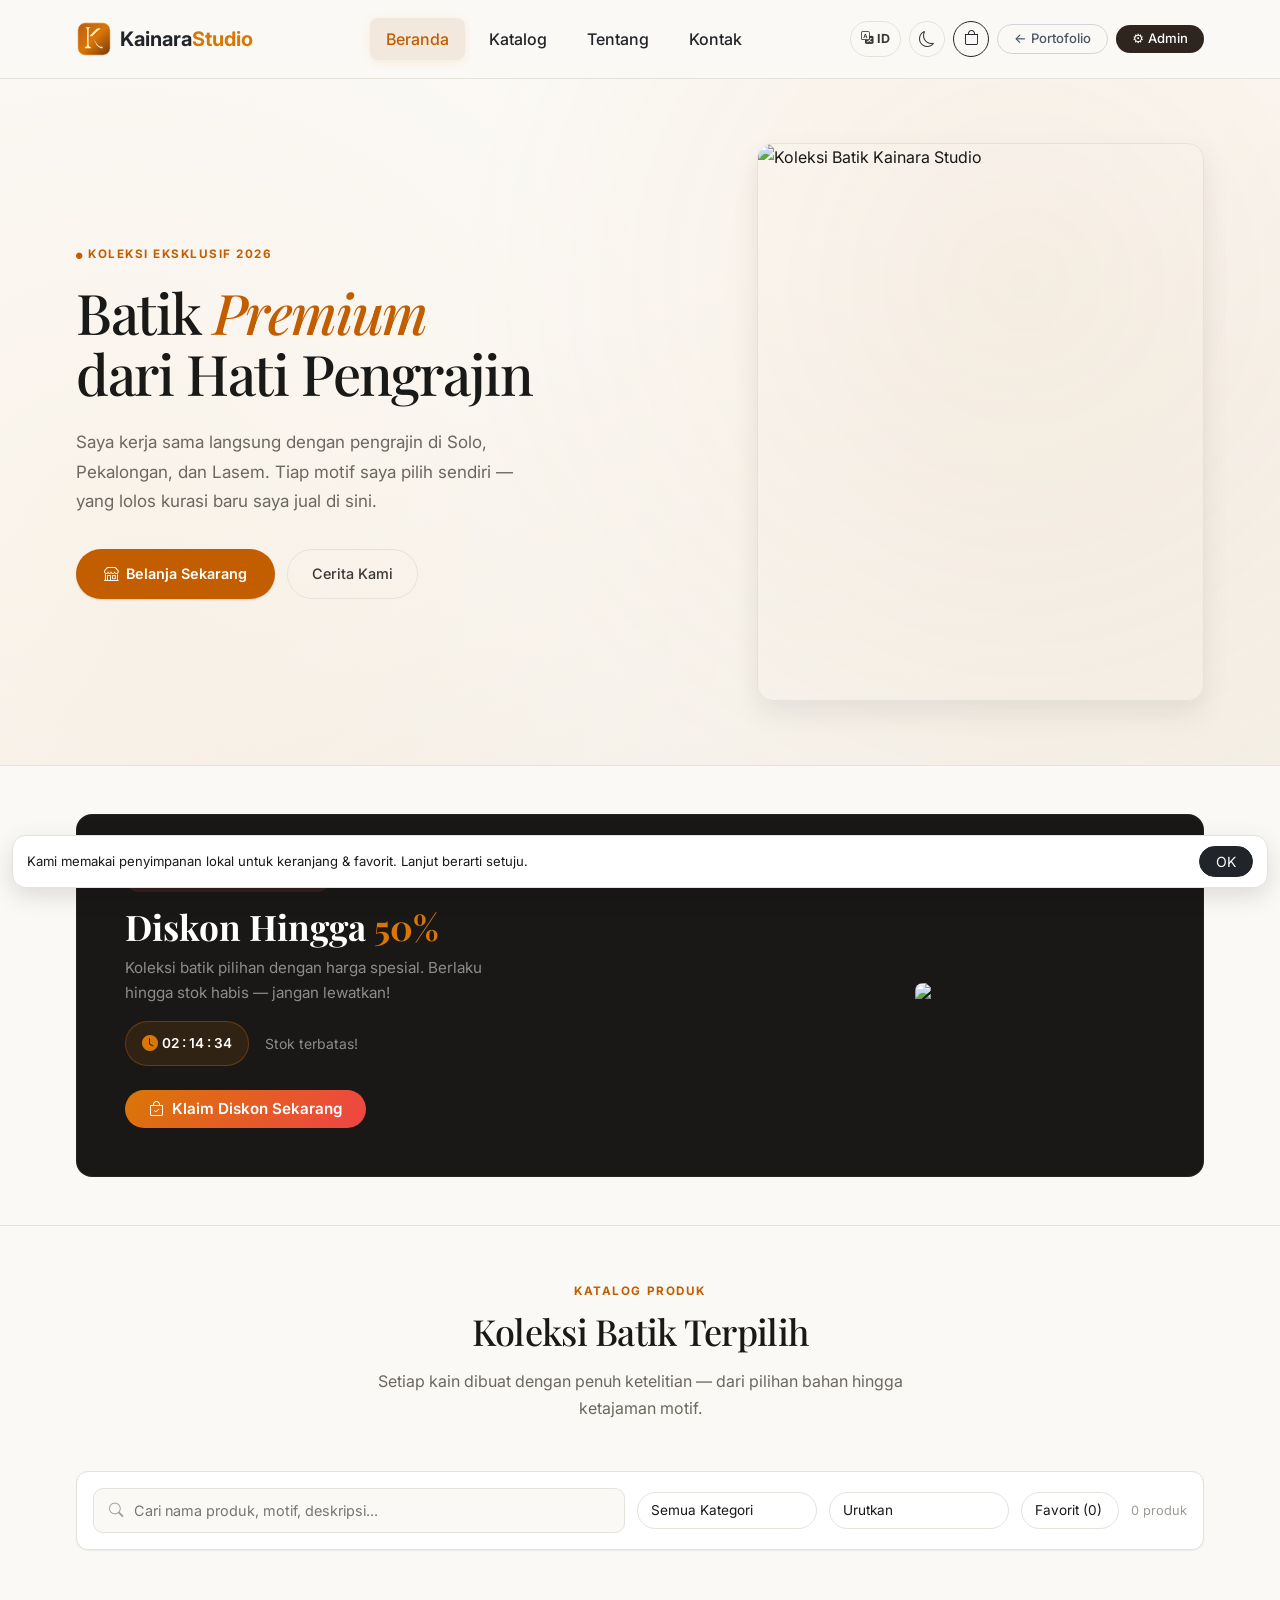
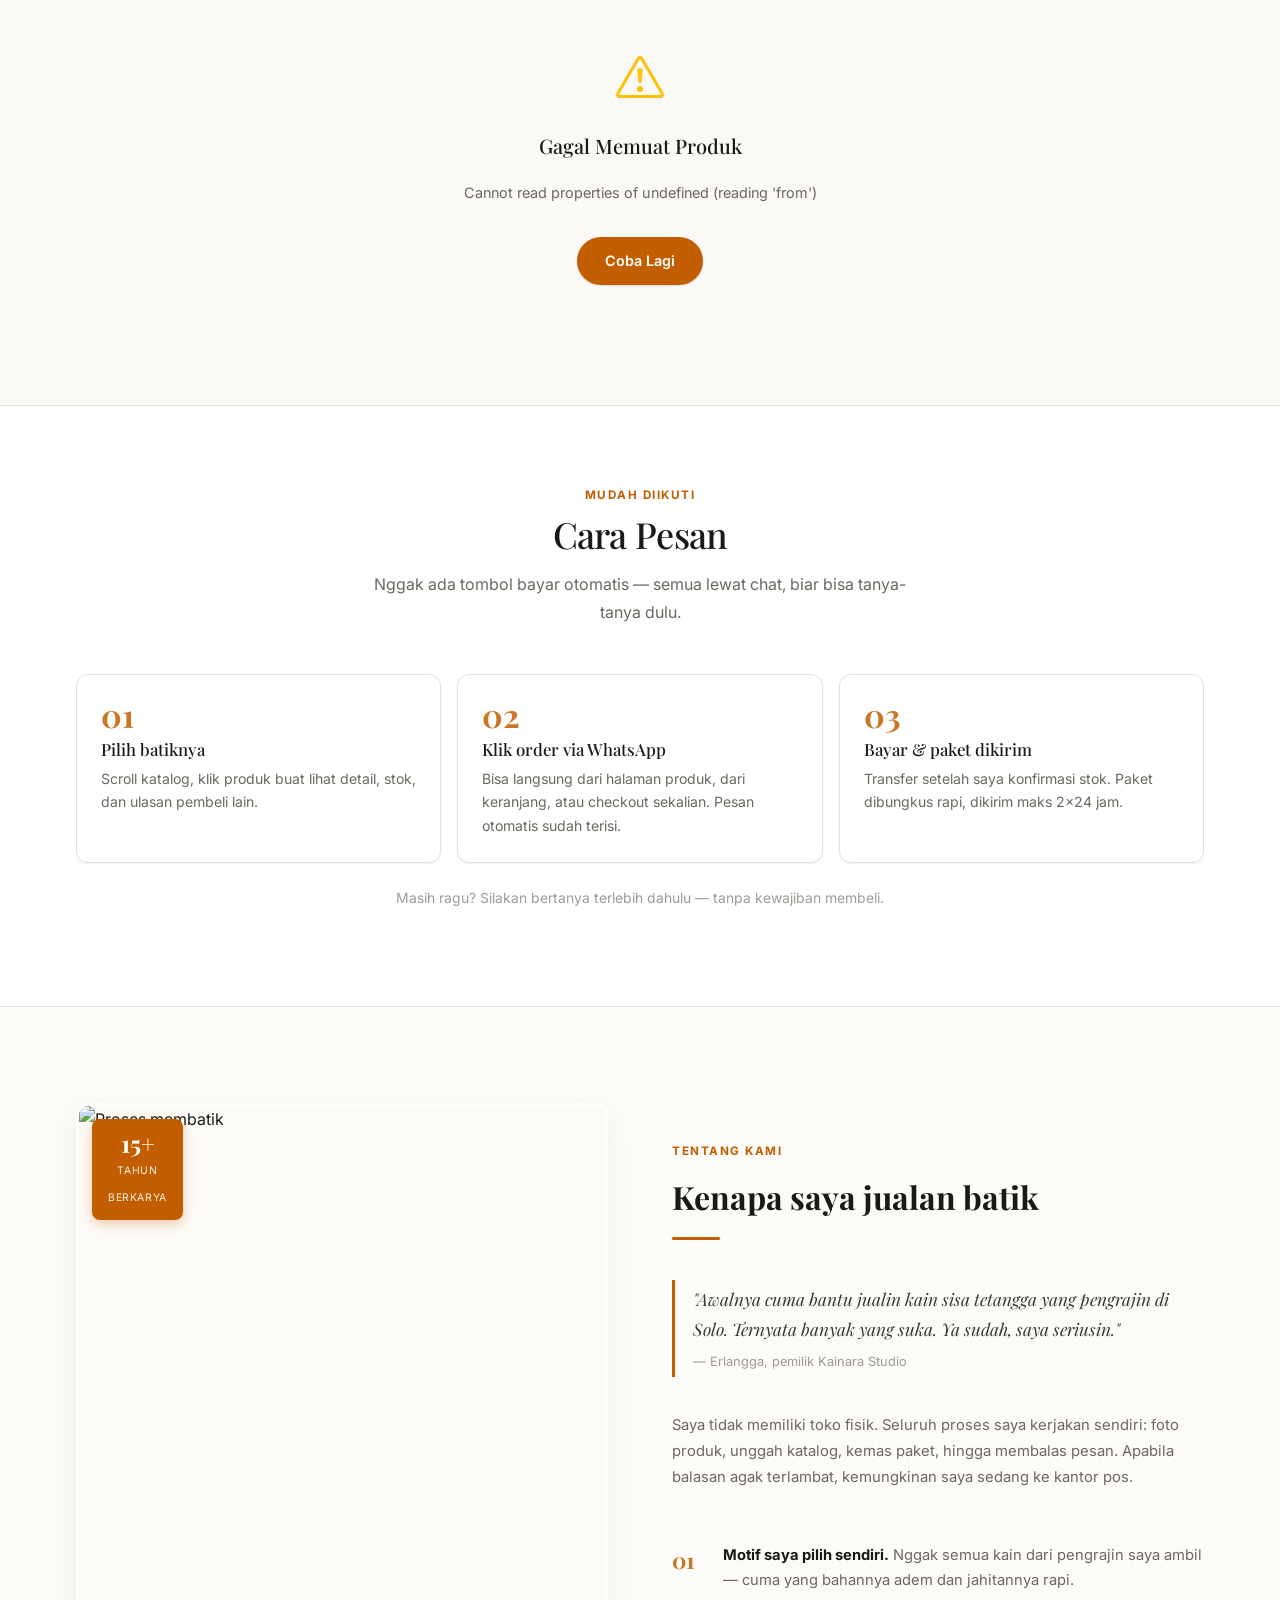
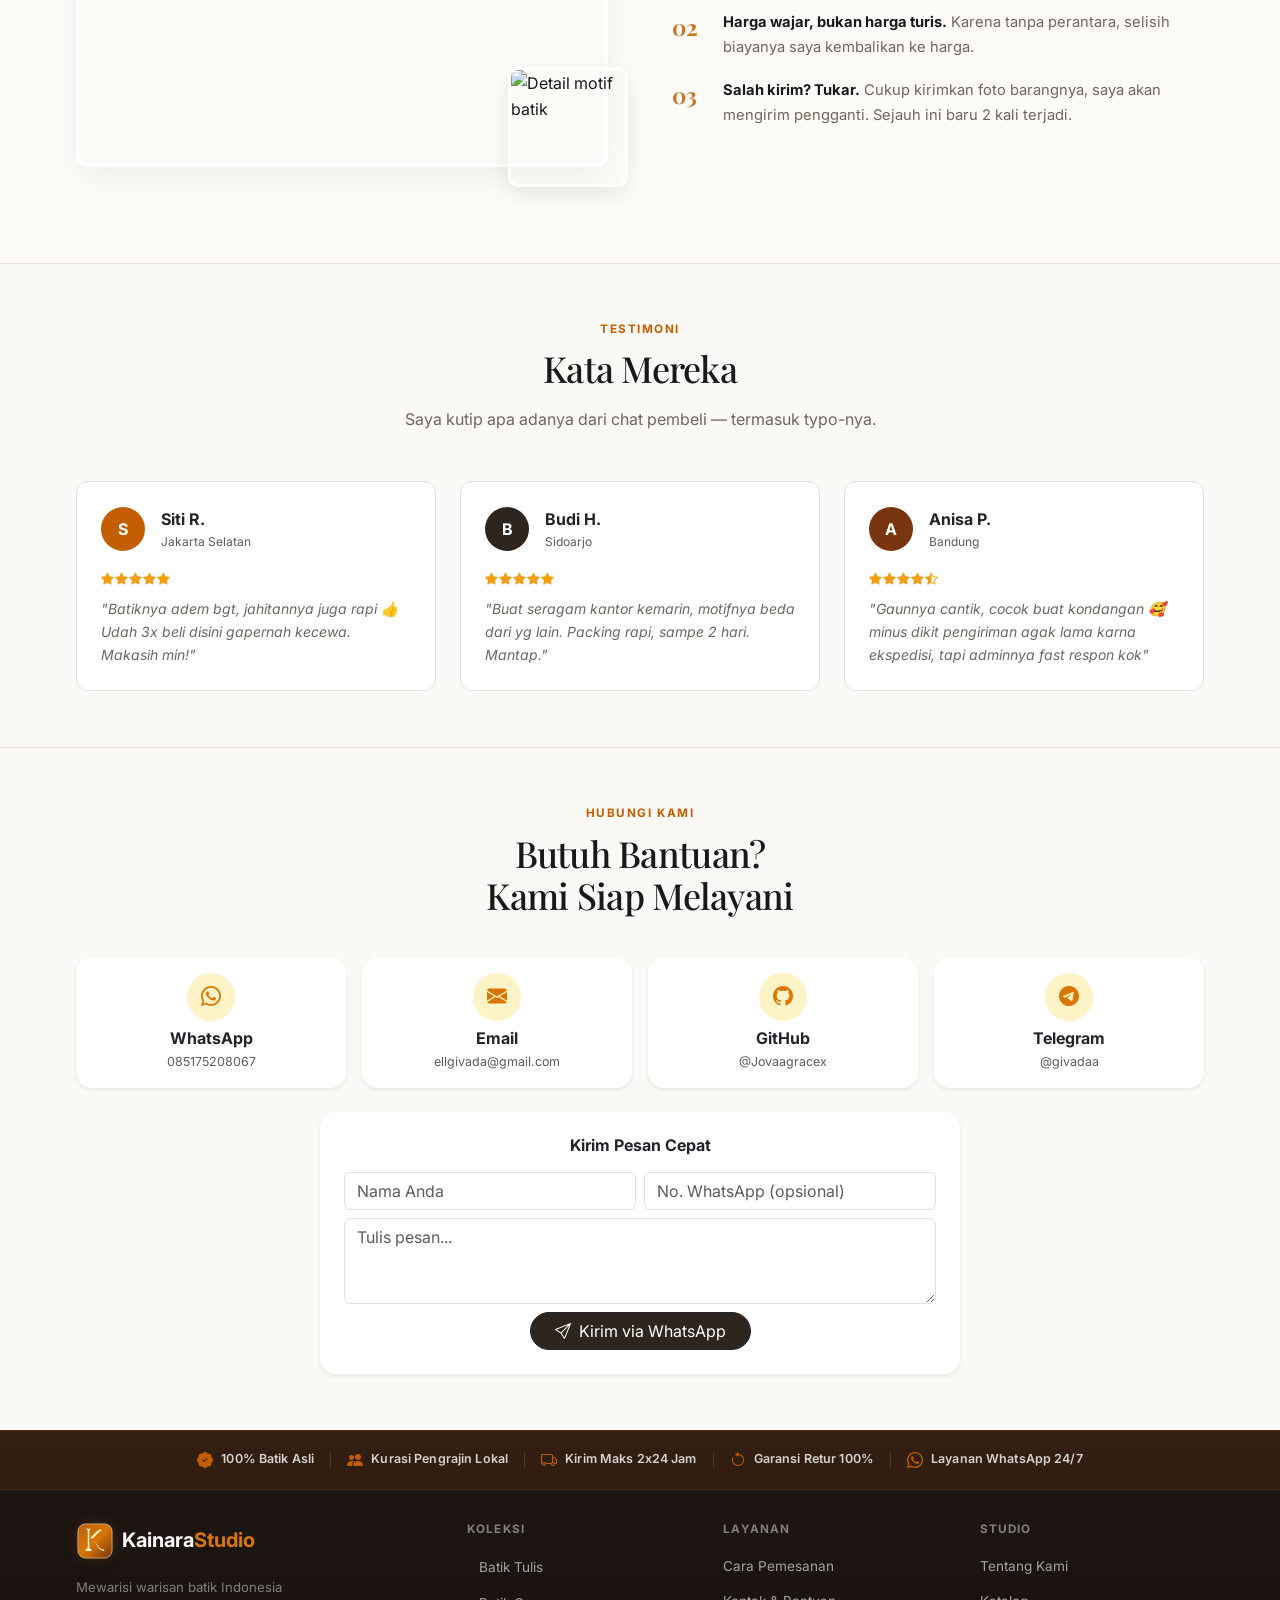
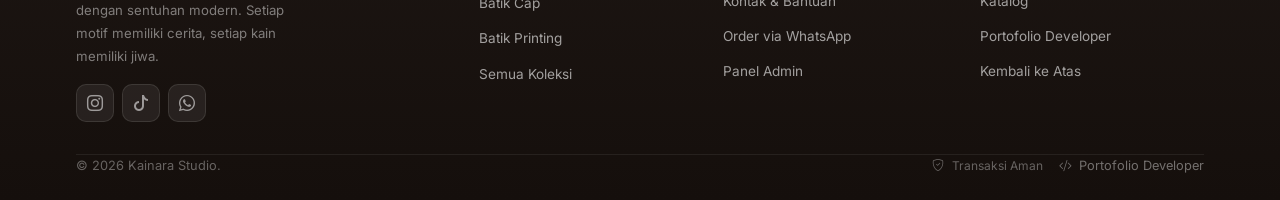
==== commit d1dd1af4: "copy: formalkan sisa teks kasual + lengkapi footer JA/AR (4 bahasa)" ====
--- a/web-batik/index.html
+++ b/web-batik/index.html
@@ -155,7 +155,7 @@
 
     <!-- ── FULL CATALOG ── -->
     <main id="katalog">
-        <section class="section">
+        <section id="katalog" class="section">
             <div class="container">
                 <div class="section-head center">
                     <span class="eyebrow" data-i18n="cat_eyebrow">Katalog Produk</span>
@@ -163,8 +163,8 @@
                     <p class="section-desc" data-i18n="cat_sub">Setiap kain dibuat dengan penuh ketelitian — dari pilihan bahan hingga ketajaman motif.</p>
                 </div>
 
-                <!-- Filter Bar -->
-                <div class="filter-bar" style="margin-bottom:var(--sp-8);">
+                <!-- Filter Bar (Clean & To The Point) -->
+                <div class="filter-bar" style="margin-bottom:var(--sp-6);">
                     <div class="search-wrap">
                         <i class="bi bi-search"></i>
                         <input type="text" id="searchInput" class="search-input" placeholder="Cari nama produk, motif, deskripsi..." data-i18n-ph="search_ph" aria-label="Cari produk" data-i18n-aria="search_aria">
@@ -186,10 +186,9 @@
                         <option value="nama-asc" data-i18n="sort_az">Nama: A-Z</option>
                         <option value="nama-desc" data-i18n="sort_za">Nama: Z-A</option>
                     </select>
-                    <input type="number" id="priceMin" class="filter-select" style="max-width:130px;" placeholder="Min Rp" data-i18n-ph="min_ph" min="0" aria-label="Harga minimum" data-i18n-aria="min_aria">
-                    <input type="number" id="priceMax" class="filter-select" style="max-width:130px;" placeholder="Max Rp" data-i18n-ph="max_ph" min="0" aria-label="Harga maksimum" data-i18n-aria="max_aria">
-                    <button id="wishToggle" class="filter-select" aria-label="Hanya favorit" data-i18n-aria="fav_aria"><span data-i18n="fav">♥ Favorit</span> (<span id="wishCount">0</span>)</button>
-                    <button id="bestToggle" class="filter-select" aria-label="Hanya terlaris" data-i18n-aria="best_aria" data-i18n="best">🔥 Terlaris</button>
+                    <button id="wishToggle" class="filter-select text-nowrap" aria-label="Hanya favorit" data-i18n-aria="fav_aria" style="min-width:auto; padding-right:1rem;">
+                        <span data-i18n="fav">Favorit</span> (<span id="wishCount">0</span>)
+                    </button>
                     <span class="filter-count" id="filterCount"></span>
                 </div>
 
@@ -221,7 +220,7 @@
         <section id="cara-pesan" class="section section-alt">
             <div class="container">
                 <div class="section-head center">
-                    <span class="eyebrow" data-i18n="steps_eyebrow">Gampang, nggak ribet</span>
+                    <span class="eyebrow" data-i18n="steps_eyebrow">Mudah diikuti</span>
                     <h2 class="section-title" data-i18n="steps_title">Cara Pesan</h2>
                     <p class="section-desc" data-i18n="steps_sub">Nggak ada tombol bayar otomatis — semua lewat chat, biar bisa tanya-tanya dulu.</p>
                 </div>
@@ -242,7 +241,7 @@
                         <p data-i18n="s3d">Transfer setelah saya konfirmasi stok. Paket dibungkus rapi, dikirim maks 2x24 jam.</p>
                     </div>
                 </div>
-                <p class="steps-note" data-i18n="steps_note">Masih bingung? Chat saja dulu — nanya-nanya gratis, nggak wajib beli.</p>
+                <p class="steps-note" data-i18n="steps_note">Masih ragu? Silakan bertanya terlebih dahulu — tanpa kewajiban membeli.</p>
             </div>
         </section>
 
@@ -274,9 +273,9 @@
                             <cite data-i18n="cite">— Erlangga, pemilik Kainara Studio</cite>
                         </blockquote>
                         <p data-i18n="p1">
-                            Saya nggak punya toko fisik. Semua saya kerjakan sendiri: foto produk,
-                            upload ke katalog, bungkus paket, sampai balas chat. Makanya kalau
-                            chat dibalas agak lama, mohon maklum — kemungkinan saya lagi ke kantor pos.
+                            Saya tidak memiliki toko fisik. Seluruh proses saya kerjakan sendiri:
+                            foto produk, unggah katalog, kemas paket, hingga membalas pesan.
+                            Apabila balasan agak terlambat, kemungkinan saya sedang ke kantor pos.
                         </p>
                         <ol class="reason-list">
                             <li>
@@ -285,11 +284,11 @@
                             </li>
                             <li>
                                 <strong data-i18n="r2t">Harga wajar, bukan harga turis.</strong>
-                                <span data-i18n="r2d">Karena tanpa perantara, selisihnya saya kembalikan ke harga, bukan ke kantong sendiri semua.</span>
+                                <span data-i18n="r2d">Karena tanpa perantara, selisih biayanya saya kembalikan ke harga.</span>
                             </li>
                             <li>
                                 <strong data-i18n="r3t">Salah kirim? Tukar.</strong>
-                                <span data-i18n="r3d">Fotoin saja barangnya, saya kirim pengganti. Selama ini baru 2 kali kejadian.</span>
+                                <span data-i18n="r3d">Cukup kirimkan foto barangnya, saya akan mengirim pengganti. Sejauh ini baru 2 kali terjadi.</span>
                             </li>
                         </ol>
                     </div>
@@ -424,115 +423,212 @@
 
     <!-- ── FOOTER ── -->
     <footer class="site-footer">
+        <!-- Trust Badges Strip -->
+        <div class="footer-trust">
+            <div class="container">
+                <div class="footer-trust-row">
+                    <div class="footer-trust-item">
+                        <i class="bi bi-patch-check-fill"></i>
+                        <span data-i18n="ft_trust1">100% Batik Asli</span>
+                    </div>
+                    <div class="footer-trust-divider"></div>
+                    <div class="footer-trust-item">
+                        <i class="bi bi-people-fill"></i>
+                        <span data-i18n="ft_trust2">Kurasi Pengrajin Lokal</span>
+                    </div>
+                    <div class="footer-trust-divider"></div>
+                    <div class="footer-trust-item">
+                        <i class="bi bi-truck"></i>
+                        <span data-i18n="ft_trust3">Kirim Maks 2x24 Jam</span>
+                    </div>
+                    <div class="footer-trust-divider"></div>
+                    <div class="footer-trust-item">
+                        <i class="bi bi-arrow-counterclockwise"></i>
+                        <span data-i18n="ft_trust4">Garansi Retur 100%</span>
+                    </div>
+                    <div class="footer-trust-divider"></div>
+                    <div class="footer-trust-item">
+                        <i class="bi bi-whatsapp"></i>
+                        <span data-i18n="ft_trust5">Layanan WhatsApp 24/7</span>
+                    </div>
+                </div>
+            </div>
+        </div>
+
+        <!-- Main Footer Body -->
         <div class="container">
             <div class="footer-grid">
+                <!-- Brand -->
                 <div class="footer-brand">
-                    <div class="nav-logo d-flex align-items-center gap-2 mb-3">
-                        <img src="img/logo-k.svg" alt="Kainara Logo" style="height: 36px; width: auto;" class="rounded">
-                        <span class="fw-bold fs-5" style="color: var(--white);">Kainara<span style="color: #d97706;">Studio</span></span>
-                    </div>
-                    <p data-i18n="ft_tag">Mewarisi warisan batik Indonesia dengan sentuhan modern. Setiap motif memiliki cerita, setiap kain memiliki jiwa.</p>
-                    <div class="d-flex gap-2 mt-3">
-                        <a href="https://instagram.com/kainarastudio" target="_blank" rel="noopener" class="btn btn-outline-light btn-sm rounded-circle" style="width:36px;height:36px;display:flex;align-items:center;justify-content:center;" aria-label="Instagram"><i class="bi bi-instagram"></i></a>
-                        <a href="https://tiktok.com/@kainarastudio" target="_blank" rel="noopener" class="btn btn-outline-light btn-sm rounded-circle" style="width:36px;height:36px;display:flex;align-items:center;justify-content:center;" aria-label="TikTok"><i class="bi bi-tiktok"></i></a>
-                    </div>
-                </div>
+                    <div class="d-flex align-items-center gap-2 mb-3">
+                        <img src="img/logo-k.svg" alt="Kainara Logo" style="height:38px;width:auto;" class="rounded footer-logo-img">
+                        <span class="fw-bold fs-5 footer-brand-name">Kainara<span class="footer-brand-accent">Studio</span></span>
+                    </div>
+                    <p class="footer-brand-desc" data-i18n="ft_tag">Mewarisi warisan batik Indonesia dengan sentuhan modern. Setiap motif memiliki cerita, setiap kain memiliki jiwa.</p>
+                    <div class="footer-socials mt-3">
+                        <a href="https://instagram.com/kainarastudio" target="_blank" rel="noopener" class="footer-social-btn" aria-label="Instagram">
+                            <i class="bi bi-instagram"></i>
+                        </a>
+                        <a href="https://tiktok.com/@kainarastudio" target="_blank" rel="noopener" class="footer-social-btn" aria-label="TikTok">
+                            <i class="bi bi-tiktok"></i>
+                        </a>
+                        <a href="https://wa.me/6285175208067" target="_blank" rel="noopener" class="footer-social-btn footer-social-wa" aria-label="WhatsApp">
+                            <i class="bi bi-whatsapp"></i>
+                        </a>
+                    </div>
+                </div>
+
+                <!-- Koleksi -->
                 <div class="footer-col">
-                    <h6 data-i18n="ft_nav">Navigasi</h6>
+                    <h6 data-i18n="ft_cat">Koleksi</h6>
                     <ul>
-                        <li><a href="#katalog" data-i18n="nav_katalog">Katalog</a></li>
-                        <li><a href="#tentang" data-i18n="ft_about">Tentang Kami</a></li>
-                        <li><a href="#kontak" data-i18n="ft_contact">Kontak</a></li>
+                        <li><a href="#katalog" class="footer-cat-link" data-cat="Batik Tulis" data-i18n="cat_tulis">Batik Tulis</a></li>
+                        <li><a href="#katalog" class="footer-cat-link" data-cat="Batik Cap" data-i18n="cat_cap">Batik Cap</a></li>
+                        <li><a href="#katalog" class="footer-cat-link" data-cat="Batik Printing" data-i18n="cat_print">Batik Printing</a></li>
+                        <li><a href="#katalog" class="footer-cat-link" data-cat="" data-i18n="ft_all">Semua Koleksi</a></li>
+                    </ul>
+                </div>
+
+                <!-- Layanan -->
+                <div class="footer-col">
+                    <h6 data-i18n="ft_service">Layanan</h6>
+                    <ul>
+                        <li><a href="#cara-pesan" data-i18n="ft_how">Cara Pemesanan</a></li>
+                        <li><a href="#kontak" data-i18n="ft_help">Kontak &amp; Bantuan</a></li>
+                        <li><a href="https://wa.me/6285175208067" target="_blank" rel="noopener" data-i18n="ft_wa">Order via WhatsApp</a></li>
                         <li><a href="admin.html" data-i18n="ft_admin">Panel Admin</a></li>
                     </ul>
                 </div>
+
+                <!-- Studio -->
                 <div class="footer-col">
-                    <h6 data-i18n="ft_cat">Kategori</h6>
+                    <h6 data-i18n="ft_studio">Studio</h6>
                     <ul>
-                        <li><a href="#katalog" data-i18n="cat_tulis">Batik Tulis</a></li>
-                        <li><a href="#katalog" data-i18n="cat_cap">Batik Cap</a></li>
-                        <li><a href="#katalog" data-i18n="cat_print">Batik Printing</a></li>
-                        <li><a href="#katalog" data-i18n="ft_special">Koleksi Khusus</a></li>
-                    </ul>
-                </div>
-                <div class="footer-col">
-                    <h6 data-i18n="ft_info">Informasi</h6>
-                    <ul>
-                        <li><a href="#cara-pesan" data-i18n="ft_how">Cara Pemesanan</a></li>
                         <li><a href="#tentang" data-i18n="ft_about">Tentang Kami</a></li>
-                        <li><a href="#kontak" data-i18n="ft_help">Kontak & Bantuan</a></li>
+                        <li><a href="#katalog" data-i18n="nav_katalog">Katalog</a></li>
+                        <li><a href="../web-portofolio/index.html" data-i18n="ft_dev">Developer Portfolio</a></li>
                         <li><a href="#beranda" data-i18n="ft_top">Kembali ke Atas</a></li>
                     </ul>
                 </div>
             </div>
+
+            <!-- Footer Bar Bottom -->
             <div class="footer-bar">
                 <p data-i18n="ft_copy">&copy; 2026 Kainara Studio.</p>
-                <a href="../web-portofolio/index.html"><i class="bi bi-person-badge me-1"></i> <span data-i18n="ft_dev">Portofolio Developer</span></a>
+                <div class="footer-bar-right">
+                    <span class="footer-bar-badge">
+                        <i class="bi bi-shield-check me-1"></i>
+                        <span data-i18n="ft_secure">Transaksi Aman</span>
+                    </span>
+                    <a href="../web-portofolio/index.html" class="footer-dev-link">
+                        <i class="bi bi-code-slash me-1"></i>
+                        <span data-i18n="ft_dev">Portofolio Developer</span>
+                    </a>
+                </div>
             </div>
         </div>
     </footer>
 
     <style>@keyframes spin { to { transform: rotate(360deg); } }</style>
 
-    <!-- ── MODAL DETAIL PRODUK ── -->
+    <!-- ── MODAL DETAIL PRODUK (Gen Z & Modern Editorial UI) ── -->
     <div class="modal fade" id="productDetailModal" tabindex="-1" aria-hidden="true">
       <div class="modal-dialog modal-dialog-centered modal-lg">
         <div class="modal-content rounded-4 border-0 overflow-hidden shadow-lg">
-          <div class="modal-body p-0">
+          <div class="modal-body p-0 position-relative">
+            <button type="button" class="btn-close position-absolute top-0 end-0 m-3 z-3 bg-white p-2 rounded-circle shadow-sm" data-bs-dismiss="modal" aria-label="Close"></button>
             <div class="row g-0">
-              <!-- Foto Produk -->
-              <div class="col-md-6 bg-light d-flex align-items-center justify-content-center p-3">
-                <img id="modalProductImage" src="" alt="" class="img-fluid rounded-3 object-fit-cover" style="max-height: 380px; width: 100%;">
+              <!-- Foto Produk (Full Height, Cover) -->
+              <div class="col-md-6 position-relative bg-light overflow-hidden d-flex align-items-center justify-content-center" style="min-height: 480px;">
+                <img id="modalProductImage" src="" alt="" class="w-100 h-100 position-absolute top-0 start-0 object-fit-cover">
               </div>
               <!-- Detail & Opsi Beli -->
-              <div class="col-md-6 p-4 d-flex flex-column justify-content-between">
+              <div class="col-md-6 p-4 d-flex flex-column justify-content-between bg-white">
                 <div>
-                  <div class="d-flex justify-content-between align-items-center mb-2">
-                    <span id="modalProductCategory" class="badge bg-warning-subtle text-warning-emphasis rounded-pill px-3 py-1 fw-semibold">Kategori</span>
-                    <button type="button" class="btn-close" data-bs-dismiss="modal" aria-label="Close"></button>
-                  </div>
-                  <h4 id="modalProductTitle" class="fw-bold mb-1">Nama Produk</h4>
-                  <div id="modalRating" class="testimoni-stars mb-1"></div>
-                  <p id="modalProductPrice" class="fs-4 fw-bold mb-2" style="color: #d97706;">Rp 0</p>
-                  <p id="modalProductDesc" class="text-muted small mb-3">Deskripsi produk lengkap...</p>
-                  <div class="small text-secondary mb-3"><span data-i18n="m_stock">Stok Tersedia:</span> <strong id="modalProductStock" class="text-dark">0</strong> <span data-i18n="m_pcs">pcs</span></div>
-                </div>
+                  <div class="d-flex align-items-center gap-2 mb-2">
+                    <span id="modalProductCategory" class="badge rounded-pill px-3 py-1-5 fw-semibold" style="background-color: var(--terracotta-light, #f5ebe0); color: var(--terracotta, #c25e00); font-size: 0.8rem;">Kategori</span>
+                  </div>
+                  <h4 id="modalProductTitle" class="fw-bold text-dark mb-1 fs-4" style="letter-spacing: -0.01em;">Nama Produk</h4>
+                  <div id="modalRating" class="testimoni-stars mb-2" style="font-size: 0.9rem;"></div>
+                  <p id="modalProductPrice" class="fs-3 fw-bold mb-2" style="color: var(--terracotta, #c25e00);">Rp 0</p>
+                  <p id="modalProductDesc" class="text-muted small mb-3" style="line-height: 1.6;">Deskripsi produk lengkap...</p>
+                  
+                  <!-- E-Commerce Product Highlights -->
+                  <div class="product-specs bg-light rounded-3 p-3 mb-3" style="font-size: 0.82rem;">
+                    <div class="row g-2 text-dark">
+                      <div class="col-6 d-flex align-items-center gap-2">
+                        <i class="bi bi-patch-check text-warning fs-6"></i>
+                        <span>100% Katun Premium</span>
+                      </div>
+                      <div class="col-6 d-flex align-items-center gap-2">
+                        <i class="bi bi-scissors text-danger fs-6"></i>
+                        <span>Jahitan Rapi Kurasi</span>
+                      </div>
+                      <div class="col-6 d-flex align-items-center gap-2">
+                        <i class="bi bi-truck text-success fs-6"></i>
+                        <span>Kirim Maks 2x24 Jam</span>
+                      </div>
+                      <div class="col-6 d-flex align-items-center gap-2">
+                        <i class="bi bi-arrow-counterclockwise text-primary fs-6"></i>
+                        <span>Garansi Retur 100%</span>
+                      </div>
+                    </div>
+                  </div>
+
+                  <div class="small text-secondary mb-3 d-flex align-items-center gap-1">
+                    <i class="bi bi-box-seam me-1 text-muted"></i>
+                    <span data-i18n="m_stock">Stok Tersedia:</span> <strong id="modalProductStock" class="text-dark">0</strong> <span data-i18n="m_pcs">pcs</span>
+                  </div>
+                </div>
+
                 <!-- TOMBOL OPSI PEMBELIAN -->
-                <div>
+                <div class="mb-3">
                   <label class="form-label small fw-bold text-muted mb-2" data-i18n="m_how">Pilih Cara Pembelian:</label>
                   <div class="d-grid gap-2">
-                    <button id="modalAddCart" class="btn btn-dark rounded-pill py-2 fw-semibold d-flex align-items-center justify-content-center gap-2" style="background-color: #2D251E;">
-                      <i class="bi bi-bag-plus"></i> <span data-i18n="m_add">Tambah ke Keranjang</span>
+                    <button id="modalAddCart" class="btn btn-terra rounded-pill py-2-5 fw-semibold d-flex align-items-center justify-content-center gap-2 shadow-sm">
+                      <i class="bi bi-bag-plus fs-6"></i> <span data-i18n="m_add">Tambah ke Keranjang</span>
                     </button>
-                    <a id="modalBuyWA" href="#" target="_blank" rel="noopener" class="btn btn-outline-success rounded-pill py-2 btn-sm fw-medium d-flex align-items-center justify-content-center gap-2">
-                      <i class="bi bi-whatsapp"></i> <span data-i18n="m_wa">Order via WhatsApp</span>
+                    <a id="modalBuyWA" href="#" target="_blank" rel="noopener" class="btn btn-outline-success rounded-pill py-2-5 fw-semibold d-flex align-items-center justify-content-center gap-2">
+                      <i class="bi bi-whatsapp fs-6"></i> <span data-i18n="m_wa">Order via WhatsApp</span>
                     </a>
-                    <div class="d-flex gap-2 justify-content-center mt-1">
-                      <a id="shareWA" href="#" target="_blank" rel="noopener" class="btn btn-sm btn-outline-secondary rounded-circle" aria-label="Bagikan WA"><i class="bi bi-whatsapp"></i></a>
-                      <a id="shareFB" href="#" target="_blank" rel="noopener" class="btn btn-sm btn-outline-secondary rounded-circle" aria-label="Bagikan Facebook"><i class="bi bi-facebook"></i></a>
-                      <a id="shareX" href="#" target="_blank" rel="noopener" class="btn btn-sm btn-outline-secondary rounded-circle" aria-label="Bagikan X"><i class="bi bi-twitter-x"></i></a>
-                      <button id="shareCopy" class="btn btn-sm btn-outline-secondary rounded-circle" aria-label="Salin link"><i class="bi bi-link-45deg"></i></button>
-                    </div>
-                  </div>
-                </div>
-                <hr>
-                <div>
-                  <h6 class="fw-bold small" data-i18n="m_rel">Produk Terkait</h6>
-                  <div id="relatedGrid" class="related-grid"></div>
-                </div>
-                <hr>
-                <div>
-                  <h6 class="fw-bold small" data-i18n="m_rev">Ulasan Pembeli</h6>
-                  <div id="reviewList"></div>
-                  <form id="reviewForm" class="mt-2">
-                    <div class="row g-2">
-                      <div class="col-6"><input id="reviewName" class="form-control form-control-sm" placeholder="Nama" data-i18n-ph="rev_name_ph" required maxlength="50"></div>
-                      <div class="col-6"><select id="reviewRating" class="form-select form-select-sm"><option value="5">★★★★★</option><option value="4">★★★★</option><option value="3">★★★</option><option value="2">★★</option><option value="1">★</option></select></div>
-                      <div class="col-12"><textarea id="reviewText" class="form-control form-control-sm" rows="2" placeholder="Tulis ulasan..." data-i18n-ph="rev_text_ph" required maxlength="500"></textarea></div>
-                      <div class="col-12"><button class="btn btn-sm btn-dark rounded-pill px-3" type="submit" data-i18n="rev_send">Kirim Ulasan</button></div>
-                    </div>
-                  </form>
-                </div>
+                  </div>
+                  <div class="d-flex align-items-center justify-content-center gap-2 mt-3 pt-2 border-top">
+                    <span class="text-muted small me-1">Bagikan:</span>
+                    <a id="shareWA" href="#" target="_blank" rel="noopener" class="btn btn-sm btn-light rounded-circle p-2" style="width:34px;height:34px;display:inline-flex;align-items:center;justify-content:center;" aria-label="Bagikan WA"><i class="bi bi-whatsapp"></i></a>
+                    <a id="shareFB" href="#" target="_blank" rel="noopener" class="btn btn-sm btn-light rounded-circle p-2" style="width:34px;height:34px;display:inline-flex;align-items:center;justify-content:center;" aria-label="Bagikan Facebook"><i class="bi bi-facebook"></i></a>
+                    <a id="shareX" href="#" target="_blank" rel="noopener" class="btn btn-sm btn-light rounded-circle p-2" style="width:34px;height:34px;display:inline-flex;align-items:center;justify-content:center;" aria-label="Bagikan X"><i class="bi bi-twitter-x"></i></a>
+                    <button id="shareCopy" class="btn btn-sm btn-light rounded-circle p-2" style="width:34px;height:34px;display:inline-flex;align-items:center;justify-content:center;" aria-label="Salin link"><i class="bi bi-link-45deg"></i></button>
+                  </div>
+                </div>
+
+                <!-- TABS: PRODUK TERKAIT & ULASAN -->
+                <div class="border-top pt-3">
+                  <ul class="nav nav-pills nav-fill bg-light rounded-pill p-1 mb-3" id="modalDetailTabs" role="tablist" style="font-size: 0.85rem;">
+                    <li class="nav-item" role="presentation">
+                      <button class="nav-link active rounded-pill py-1 px-3 fw-medium" id="tab-rel-tab" data-bs-toggle="pill" data-bs-target="#tab-rel" type="button" role="tab" aria-selected="true" data-i18n="m_rel">Produk Terkait</button>
+                    </li>
+                    <li class="nav-item" role="presentation">
+                      <button class="nav-link rounded-pill py-1 px-3 fw-medium" id="tab-rev-tab" data-bs-toggle="pill" data-bs-target="#tab-rev" type="button" role="tab" aria-selected="false" data-i18n="m_rev">Ulasan Pembeli</button>
+                    </li>
+                  </ul>
+                  <div class="tab-content" id="modalDetailTabContent">
+                    <div class="tab-pane fade show active" id="tab-rel" role="tabpanel" aria-labelledby="tab-rel-tab">
+                      <div id="relatedGrid" class="related-grid"></div>
+                    </div>
+                    <div class="tab-pane fade" id="tab-rev" role="tabpanel" aria-labelledby="tab-rev-tab">
+                      <div id="reviewList" class="mb-3" style="max-height: 180px; overflow-y: auto;"></div>
+                      <form id="reviewForm" class="mt-2 border-top pt-2">
+                        <div class="row g-2">
+                          <div class="col-6"><input id="reviewName" class="form-control form-control-sm rounded-3" placeholder="Nama" data-i18n-ph="rev_name_ph" required maxlength="50"></div>
+                          <div class="col-6"><select id="reviewRating" class="form-select form-select-sm rounded-3"><option value="5">★★★★★</option><option value="4">★★★★</option><option value="3">★★★</option><option value="2">★★</option><option value="1">★</option></select></div>
+                          <div class="col-12"><textarea id="reviewText" class="form-control form-control-sm rounded-3" rows="2" placeholder="Tulis ulasan..." data-i18n-ph="rev_text_ph" required maxlength="500"></textarea></div>
+                          <div class="col-12"><button class="btn btn-sm btn-dark rounded-pill px-3 py-1 fw-medium" type="submit" data-i18n="rev_send">Kirim Ulasan</button></div>
+                        </div>
+                      </form>
+                    </div>
+                  </div>
+                </div>
+
               </div>
             </div>
           </div>
@@ -673,6 +769,30 @@
             if (window.showToast) showToast('success', window.I18n ? window.I18n.t('ts_cwa') : 'Membuka WhatsApp...');
             this.reset();
         });
+
+        // Footer category links → auto-filter catalog
+        document.querySelectorAll('.footer-cat-link').forEach(function(link) {
+            link.addEventListener('click', function(e) {
+                var cat = this.dataset.cat;
+                // Set the category filter select
+                var catFilter = document.getElementById('categoryFilter');
+                if (catFilter) {
+                    catFilter.value = cat || '';
+                    catFilter.dispatchEvent(new Event('change', { bubbles: true }));
+                }
+                // Also reset search
+                var searchInput = document.getElementById('searchInput');
+                if (searchInput) {
+                    searchInput.value = '';
+                    searchInput.dispatchEvent(new Event('input', { bubbles: true }));
+                }
+                // Smooth scroll to catalog section
+                setTimeout(function() {
+                    var katalog = document.getElementById('katalog');
+                    if (katalog) katalog.scrollIntoView({ behavior: 'smooth', block: 'start' });
+                }, 80);
+            });
+        });
     })();
     </script>
 </body>
--- a/web-batik/css/style.css
+++ b/web-batik/css/style.css
@@ -482,32 +482,189 @@
     box-shadow: none !important;
 }
 
-/* ─── Footer (site-footer — katalog utama, tetap dark) ─── */
+/* ─── Footer (site-footer — modern warm editorial) ─── */
 footer.site-footer {
-    background: var(--charcoal);
+    background: linear-gradient(180deg, #1e1714 0%, #150f0c 100%);
     color: rgba(255,255,255,0.5);
-    padding: var(--sp-8) 0 var(--sp-6);
+    padding: 0 0 0;
     margin-top: auto;
 }
+
+/* Trust Badges Strip */
+.footer-trust {
+    background: rgba(194, 94, 0, 0.12);
+    border-top: 1px solid rgba(194, 94, 0, 0.25);
+    border-bottom: 1px solid rgba(255,255,255,0.05);
+    padding: 1rem 0;
+}
+.footer-trust-row {
+    display: flex;
+    align-items: center;
+    justify-content: center;
+    flex-wrap: wrap;
+    gap: 0.5rem 1rem;
+}
+.footer-trust-item {
+    display: flex;
+    align-items: center;
+    gap: 0.5rem;
+    font-size: 0.78rem;
+    font-weight: 600;
+    color: rgba(255,255,255,0.8);
+    letter-spacing: 0.01em;
+    white-space: nowrap;
+}
+.footer-trust-item i {
+    font-size: 1rem;
+    color: var(--terracotta, #c25e00);
+    flex-shrink: 0;
+}
+.footer-trust-divider {
+    width: 1px;
+    height: 16px;
+    background: rgba(255,255,255,0.12);
+    flex-shrink: 0;
+}
+@media (max-width: 767px) {
+    .footer-trust-divider { display: none; }
+    .footer-trust-row { gap: 0.5rem 1.5rem; }
+}
+
+/* Main footer body padding */
+footer.site-footer > .container {
+    padding-top: var(--sp-8);
+    padding-bottom: var(--sp-6);
+}
+
+/* Grid */
 .footer-grid {
-    display: grid; grid-template-columns: 1.5fr 1fr 1fr 1fr;
-    gap: var(--sp-8); margin-bottom: var(--sp-8);
-}
-.footer-brand .logo-name { color: var(--white); font-size: 1.15rem; }
-.footer-brand p { font-size: 0.825rem; color: rgba(255,255,255,0.45); line-height: 1.7; margin-top: var(--sp-3); }
-.footer-col h6 { font-family: var(--font-sans); font-size: 0.8rem; font-weight: 700; letter-spacing: 0.08em; text-transform: uppercase; color: rgba(255,255,255,0.7); margin-bottom: var(--sp-4); }
-.footer-col ul { list-style: none; display: flex; flex-direction: column; gap: var(--sp-2); }
-.footer-col ul a { font-size: 0.85rem; color: rgba(255,255,255,0.45); transition: color var(--t-fast); }
-.footer-col ul a:hover { color: var(--terracotta); }
+    display: grid;
+    grid-template-columns: 1.6fr 1fr 1fr 1fr;
+    gap: var(--sp-8);
+    margin-bottom: var(--sp-8);
+}
+@media (max-width: 991px) {
+    .footer-grid { grid-template-columns: 1fr 1fr; gap: var(--sp-6); }
+}
+@media (max-width: 575px) {
+    .footer-grid { grid-template-columns: 1fr; gap: var(--sp-5); }
+}
+
+/* Brand */
+.footer-brand-name { color: var(--white); font-size: 1.1rem; }
+.footer-brand-accent { color: #d97706; }
+.footer-brand-desc {
+    font-size: 0.825rem;
+    color: rgba(255,255,255,0.45);
+    line-height: 1.75;
+    margin-top: var(--sp-3);
+    max-width: 240px;
+}
+.footer-logo-img { filter: drop-shadow(0 0 6px rgba(194,94,0,0.25)); }
+
+/* Social buttons */
+.footer-socials { display: flex; gap: 0.5rem; }
+.footer-social-btn {
+    width: 38px; height: 38px;
+    border-radius: var(--r-lg);
+    background: rgba(255,255,255,0.07);
+    border: 1px solid rgba(255,255,255,0.1);
+    display: flex; align-items: center; justify-content: center;
+    color: rgba(255,255,255,0.55);
+    font-size: 1rem;
+    transition: all 0.25s ease;
+    text-decoration: none;
+}
+.footer-social-btn:hover {
+    background: var(--terracotta, #c25e00);
+    border-color: var(--terracotta, #c25e00);
+    color: #fff;
+    transform: translateY(-2px);
+    box-shadow: 0 4px 14px rgba(194,94,0,0.4);
+}
+.footer-social-wa:hover {
+    background: #25D366;
+    border-color: #25D366;
+    box-shadow: 0 4px 14px rgba(37,211,102,0.35);
+}
+
+/* Footer columns */
+.footer-col h6 {
+    font-family: var(--font-sans);
+    font-size: 0.73rem;
+    font-weight: 700;
+    letter-spacing: 0.1em;
+    text-transform: uppercase;
+    color: rgba(255,255,255,0.45);
+    margin-bottom: var(--sp-4);
+}
+.footer-col ul {
+    list-style: none;
+    display: flex;
+    flex-direction: column;
+    gap: 0.55rem;
+    padding: 0; margin: 0;
+}
+.footer-col ul a {
+    font-size: 0.85rem;
+    color: rgba(255,255,255,0.6);
+    transition: color 0.2s ease, padding-left 0.2s ease;
+    text-decoration: none;
+    display: inline-flex;
+    align-items: center;
+    gap: 0.25rem;
+}
+.footer-col ul a:hover {
+    color: var(--terracotta, #c25e00);
+    padding-left: 4px;
+}
+.footer-cat-link::before {
+    content: '↗';
+    font-size: 0.65rem;
+    opacity: 0;
+    transition: opacity 0.2s ease;
+}
+.footer-cat-link:hover::before { opacity: 1; }
+
+/* Footer Bar */
 .footer-bar {
-    border-top: 1px solid rgba(255,255,255,0.08);
-    padding-top: var(--sp-6);
-    display: flex; align-items: center; justify-content: space-between; gap: var(--sp-4);
+    border-top: 1px solid rgba(255,255,255,0.07);
+    padding-top: var(--sp-5);
+    display: flex;
+    align-items: center;
+    justify-content: space-between;
+    gap: var(--sp-4);
     flex-wrap: wrap;
 }
-.footer-bar p { font-size: 0.8rem; }
-.footer-bar a { font-size: 0.8rem; color: rgba(255,255,255,0.45); }
-.footer-bar a:hover { color: var(--terracotta); }
+.footer-bar p {
+    font-size: 0.8rem;
+    color: rgba(255,255,255,0.35);
+    margin: 0;
+}
+.footer-bar-right {
+    display: flex;
+    align-items: center;
+    gap: 1rem;
+    flex-wrap: wrap;
+}
+.footer-bar-badge {
+    display: inline-flex;
+    align-items: center;
+    font-size: 0.75rem;
+    color: rgba(255,255,255,0.35);
+    gap: 0.25rem;
+}
+.footer-dev-link {
+    display: inline-flex;
+    align-items: center;
+    font-size: 0.8rem;
+    color: rgba(255,255,255,0.4);
+    text-decoration: none;
+    transition: color 0.2s;
+    gap: 0.2rem;
+}
+.footer-dev-link:hover { color: var(--terracotta, #c25e00); }
+
 
 /* ─── Admin Footer (Warm Sand — admin.html only) ─── */
 .admin-footer {
@@ -938,6 +1095,7 @@
     left: 0;
     background-color: var(--terracotta-light, #f5ebe0);
     border-radius: 8px;
+    box-shadow: 0 2px 8px rgba(217, 119, 6, 0.12);
     transition: transform 0.35s cubic-bezier(0.25, 1, 0.5, 1), width 0.35s cubic-bezier(0.25, 1, 0.5, 1), height 0.35s cubic-bezier(0.25, 1, 0.5, 1), opacity 0.25s ease;
     z-index: 0;
     pointer-events: none;
@@ -962,6 +1120,38 @@
     color: var(--terracotta);
 }
 
+/* ── Sleek Modal Zoom & Glassmorphism Blur Entrance ── */
+#productDetailModal.fade .modal-dialog {
+    transform: scale(0.92) translateY(24px);
+    transition: transform 0.35s cubic-bezier(0.25, 1, 0.5, 1), opacity 0.25s ease;
+    opacity: 0;
+}
+#productDetailModal.show .modal-dialog {
+    transform: scale(1) translateY(0);
+    opacity: 1;
+}
+.modal-backdrop.show {
+    backdrop-filter: blur(8px);
+    -webkit-backdrop-filter: blur(8px);
+    background-color: rgba(26, 21, 17, 0.65) !important;
+}
+
+/* ── Card Hover Micro-Interactions ── */
+.product-card {
+    transition: transform 0.35s cubic-bezier(0.25, 1, 0.5, 1), box-shadow 0.35s cubic-bezier(0.25, 1, 0.5, 1);
+    cursor: pointer;
+}
+.product-card:hover {
+    transform: translateY(-6px);
+    box-shadow: 0 16px 36px rgba(194, 94, 0, 0.12) !important;
+}
+.product-card-img {
+    transition: transform 0.4s cubic-bezier(0.25, 1, 0.5, 1) !important;
+}
+.product-card:hover .product-card-img {
+    transform: scale(1.06) !important;
+}
+
 /* ── Custom Footer Button ── */
 .btn-back-katalog:hover {
     background-color: var(--terracotta) !important; /* #d97706 */
@@ -992,17 +1182,20 @@
     color: var(--white);
     border: none;
     border-radius: var(--r-full);
-    font-size: 0.8rem;
+    font-size: 0.85rem;
+    font-weight: 600;
     display: inline-flex;
     align-items: center;
     justify-content: center;
-    transition: all 0.2s;
-    padding: 0.35rem 0.65rem;
+    transition: all 0.25s cubic-bezier(0.25, 1, 0.5, 1);
+    padding: 0.5rem 1rem;
+    width: 100%;
 }
 .btn-add-cart:hover {
     background: var(--charcoal);
     color: var(--white);
-    transform: scale(1.08);
+    transform: translateY(-2px);
+    box-shadow: 0 6px 16px rgba(0,0,0,0.15);
 }
 
 /* ── Testimoni ── */
@@ -1081,6 +1274,22 @@
 .skeleton-line.short { width: 60%; }
 
 /* ── Related + reviews ── */
+#modalDetailTabs .nav-link.active {
+    background-color: var(--terracotta, #c25e00) !important;
+    color: var(--white, #ffffff) !important;
+    box-shadow: 0 2px 6px rgba(194, 94, 0, 0.2);
+}
+#modalDetailTabs .nav-link {
+    color: var(--charcoal-2, #444);
+    transition: all 0.2s ease;
+}
+.tab-content > .tab-pane {
+    display: none !important;
+}
+.tab-content > .tab-pane.active,
+.tab-content > .tab-pane.show.active {
+    display: block !important;
+}
 .related-grid { display: grid; grid-template-columns: repeat(4, 1fr); gap: 8px; }
 .related-item { border: 1px solid var(--sand-border); border-radius: 10px; background: #fff; padding: 6px; text-align: left; }
 .related-item img { width: 100%; height: 64px; object-fit: cover; border-radius: 8px; }
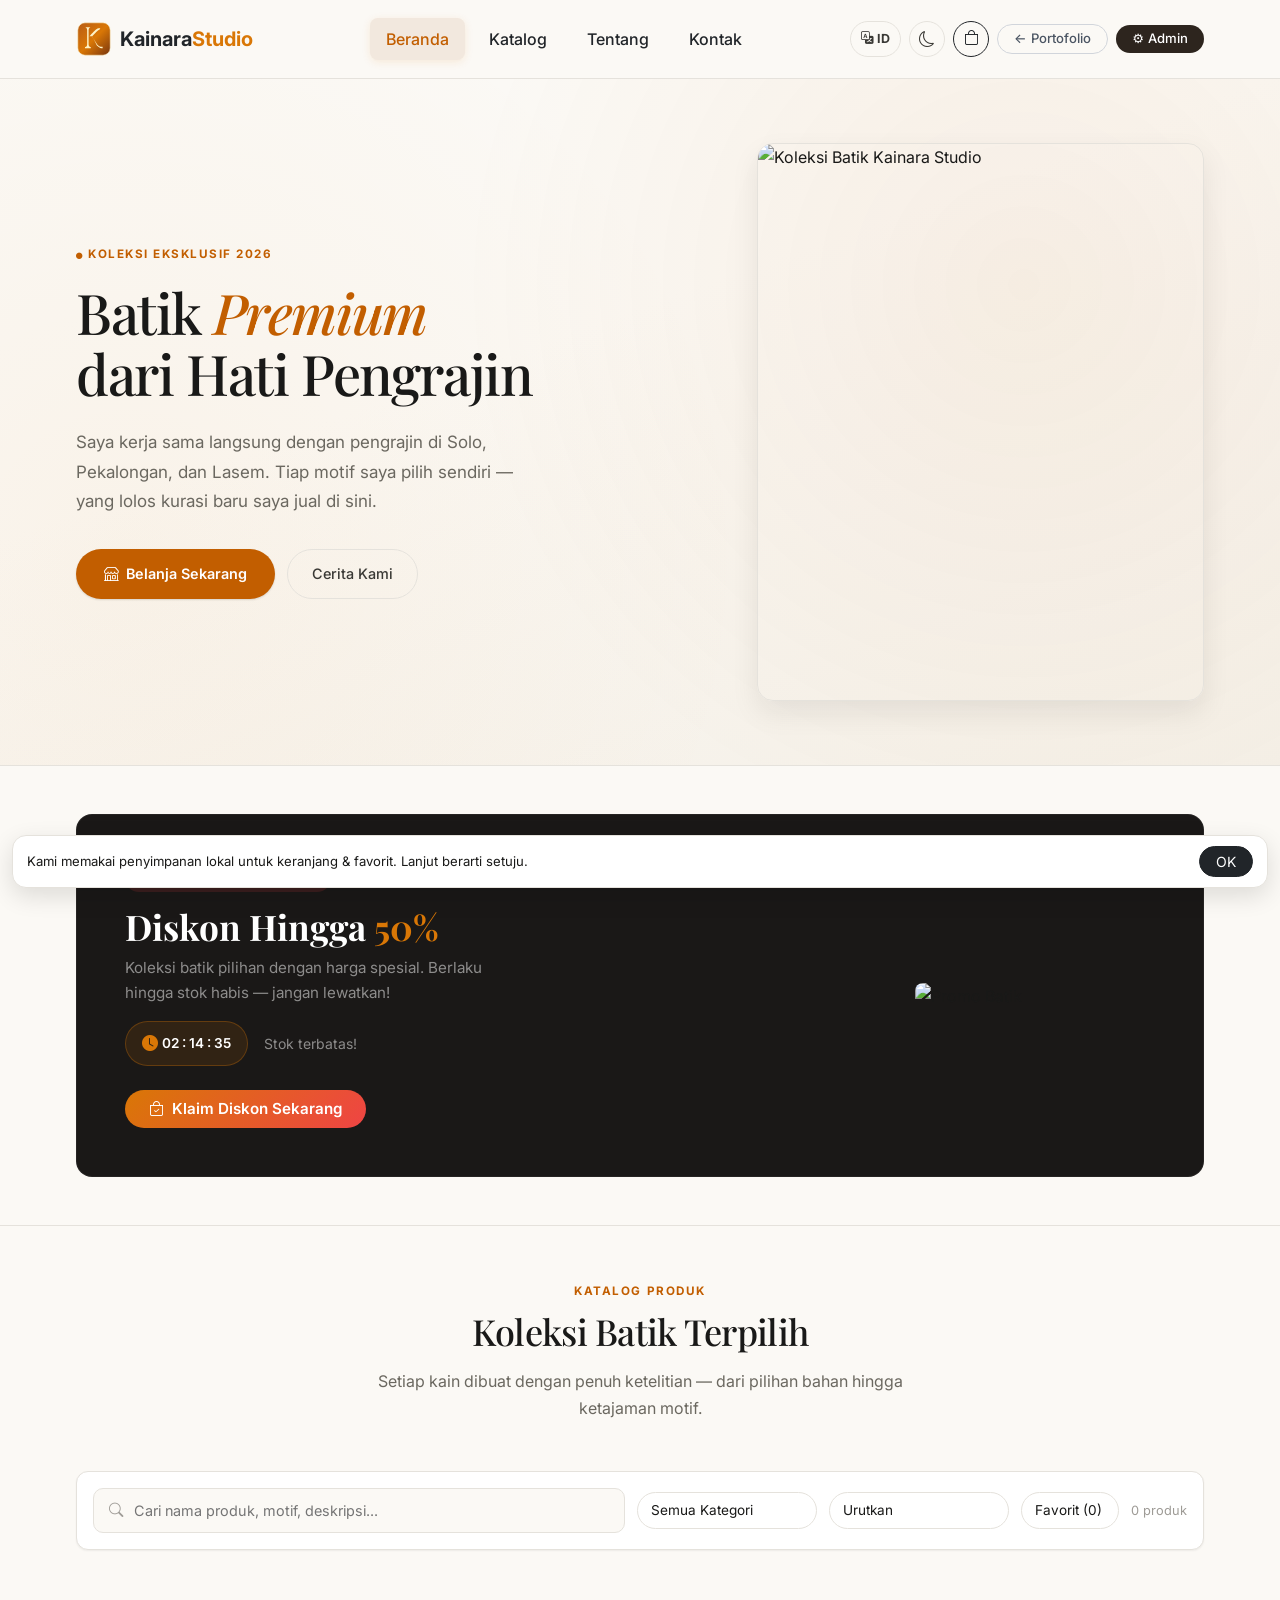
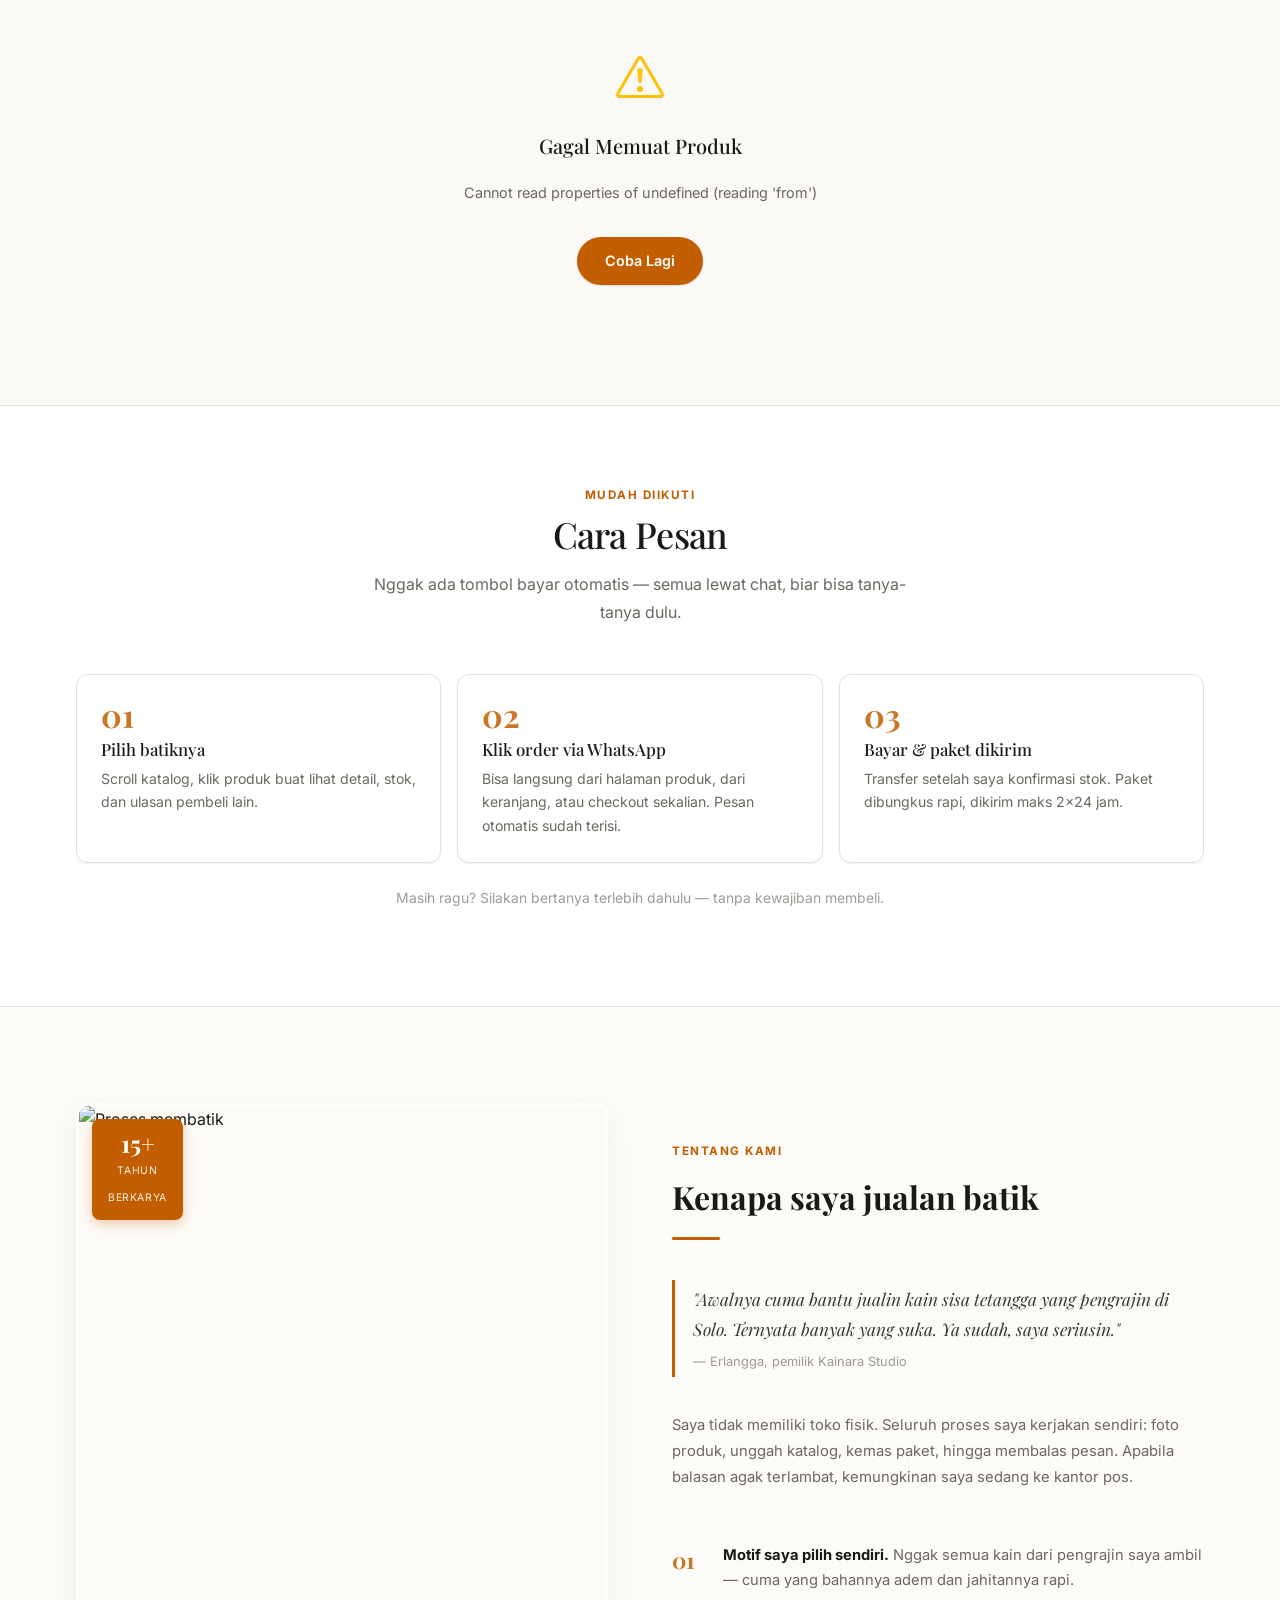
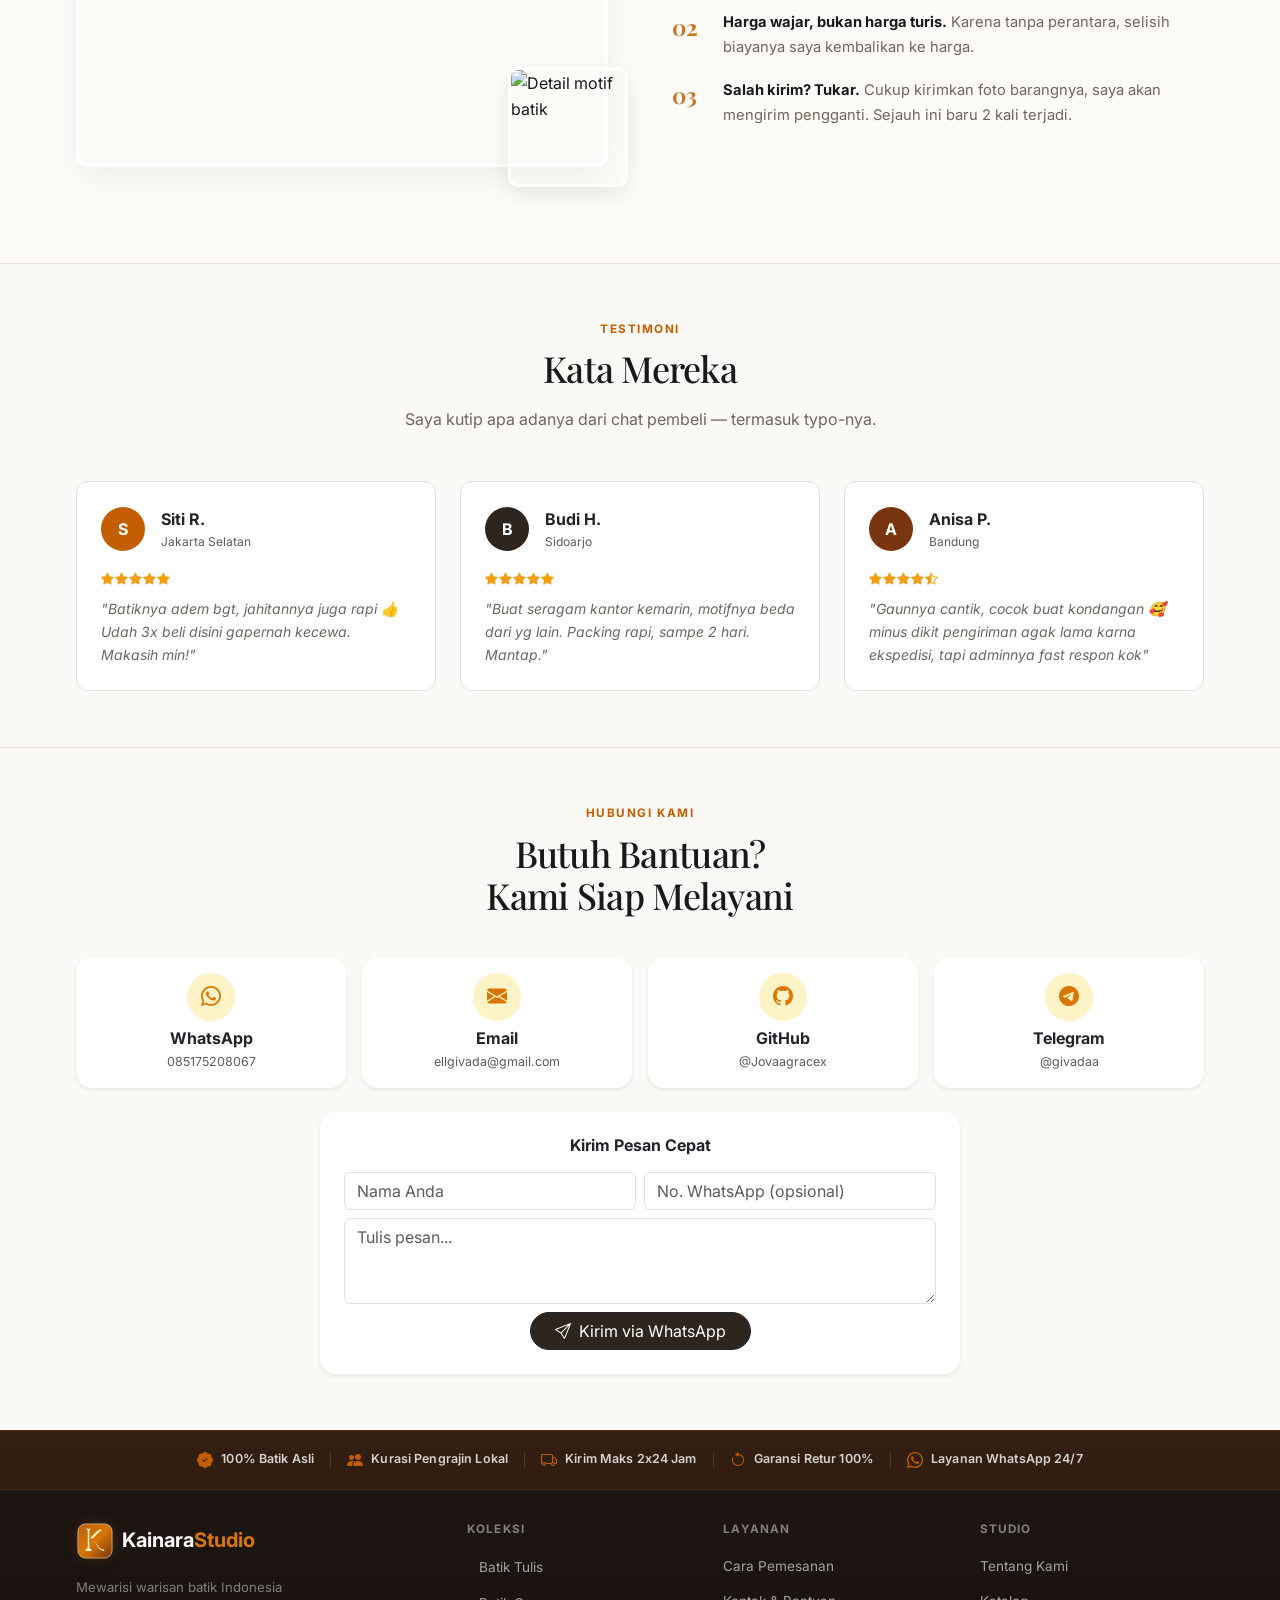
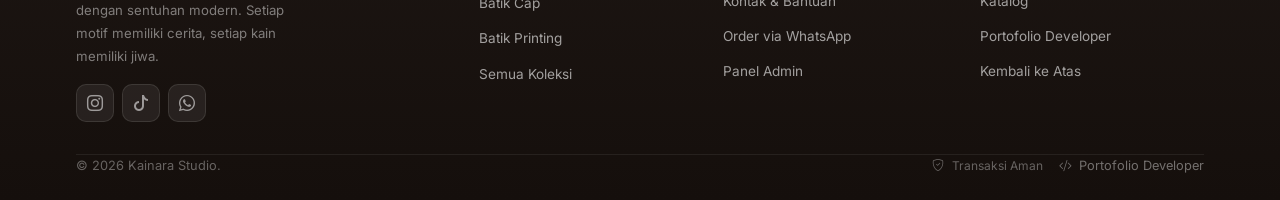
==== commit 05ed39df: "feat: formal preloader — splash brand + animated underline + loading bar" ====
--- a/web-batik/index.html
+++ b/web-batik/index.html
@@ -22,8 +22,22 @@
     <link rel="stylesheet" href="https://cdn.jsdelivr.net/npm/bootstrap@5.3.3/dist/css/bootstrap.min.css">
     <link rel="stylesheet" href="css/style.css">
     <script>try{if(localStorage.getItem('site-theme')==='dark')document.documentElement.setAttribute('data-theme','dark');var _l=localStorage.getItem('site-lang')||'id';document.documentElement.lang=_l==='ar'?'ar':_l;if(_l==='ar')document.documentElement.dir='rtl';}catch(e){}</script>
+    <style>
+    /* ══ Preloader ══ */
+    #preloader{position:fixed;inset:0;z-index:9999;display:flex;flex-direction:column;align-items:center;justify-content:center;background:#FBF9F5;transition:opacity .5s ease,transform .5s ease}
+    #preloader.exit{opacity:0;transform:translateY(20px);pointer-events:none}
+    #preloader .brand{font-family:'Playfair Display',Georgia,serif;font-weight:700;font-size:1.8rem;color:#191918;letter-spacing:-.02em;position:relative;padding-bottom:12px}
+    #preloader .line{position:absolute;bottom:0;left:50%;height:1.5px;background:#C25E00;transform:translateX(-50%) scaleX(0);transform-origin:center;animation:drawLine .8s cubic-bezier(.22,1,.36,1) .3s forwards}
+    @keyframes drawLine{to{transform:translateX(-50%) scaleX(1)}}
+    #loadBar{position:fixed;top:0;left:0;height:3px;background:#C25E00;z-index:10000;width:0;transition:width .3s ease,opacity .3s ease}
+    #loadBar.done{opacity:0}
+    </style>
 </head>
 <body>
+    <div id="loadBar" aria-hidden="true"></div>
+    <div id="preloader" role="status" aria-label="Memuat halaman">
+        <div class="brand">Kainara Studio<span class="line"></span></div>
+    </div>
 
     <div id="scrollProgress" aria-hidden="true"></div>
     <div id="offlineBar" role="alert" style="display:none;">
@@ -795,5 +809,18 @@
         });
     })();
     </script>
+    <script>
+    (function(){
+        var bar=document.getElementById('loadBar'),pl=document.getElementById('preloader');
+        if(!bar||!pl)return;
+        document.body.style.overflow='hidden';
+        var imgs=document.images,cTotal=imgs.length,cLoaded=0;
+        function prog(){cLoaded++;bar.style.width=Math.min(cLoaded/Math.max(cTotal,1)*100,100)+'%'}
+        for(var i=0;i<cTotal;i++){if(imgs[i].complete)prog();else{imgs[i].onload=prog;imgs[i].onerror=prog}}
+        function done(){bar.classList.add('done');pl.classList.add('exit');document.body.style.overflow='';setTimeout(function(){pl.remove();bar.remove()},600)}
+        window.addEventListener('load',function(){bar.style.width='100%';setTimeout(done,400)});
+        setTimeout(done,4000);
+    })();
+    </script>
 </body>
 </html>
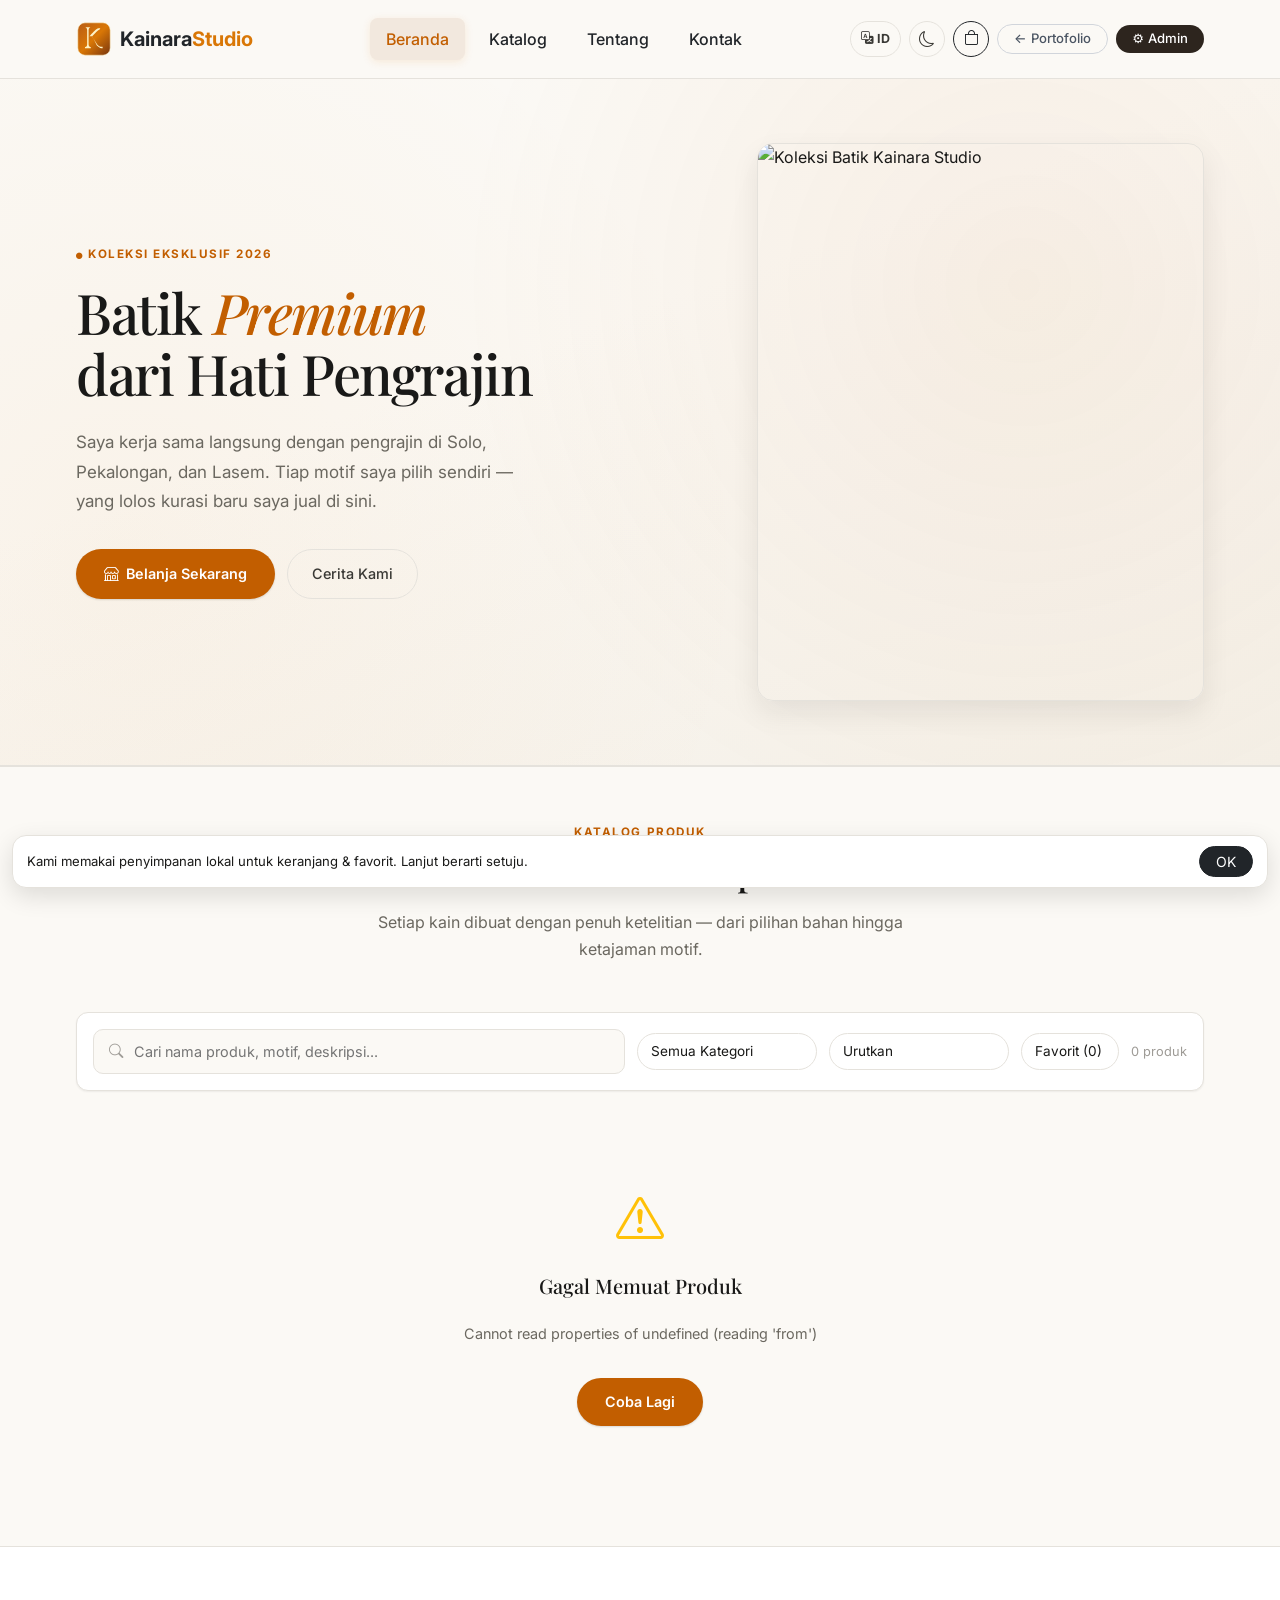
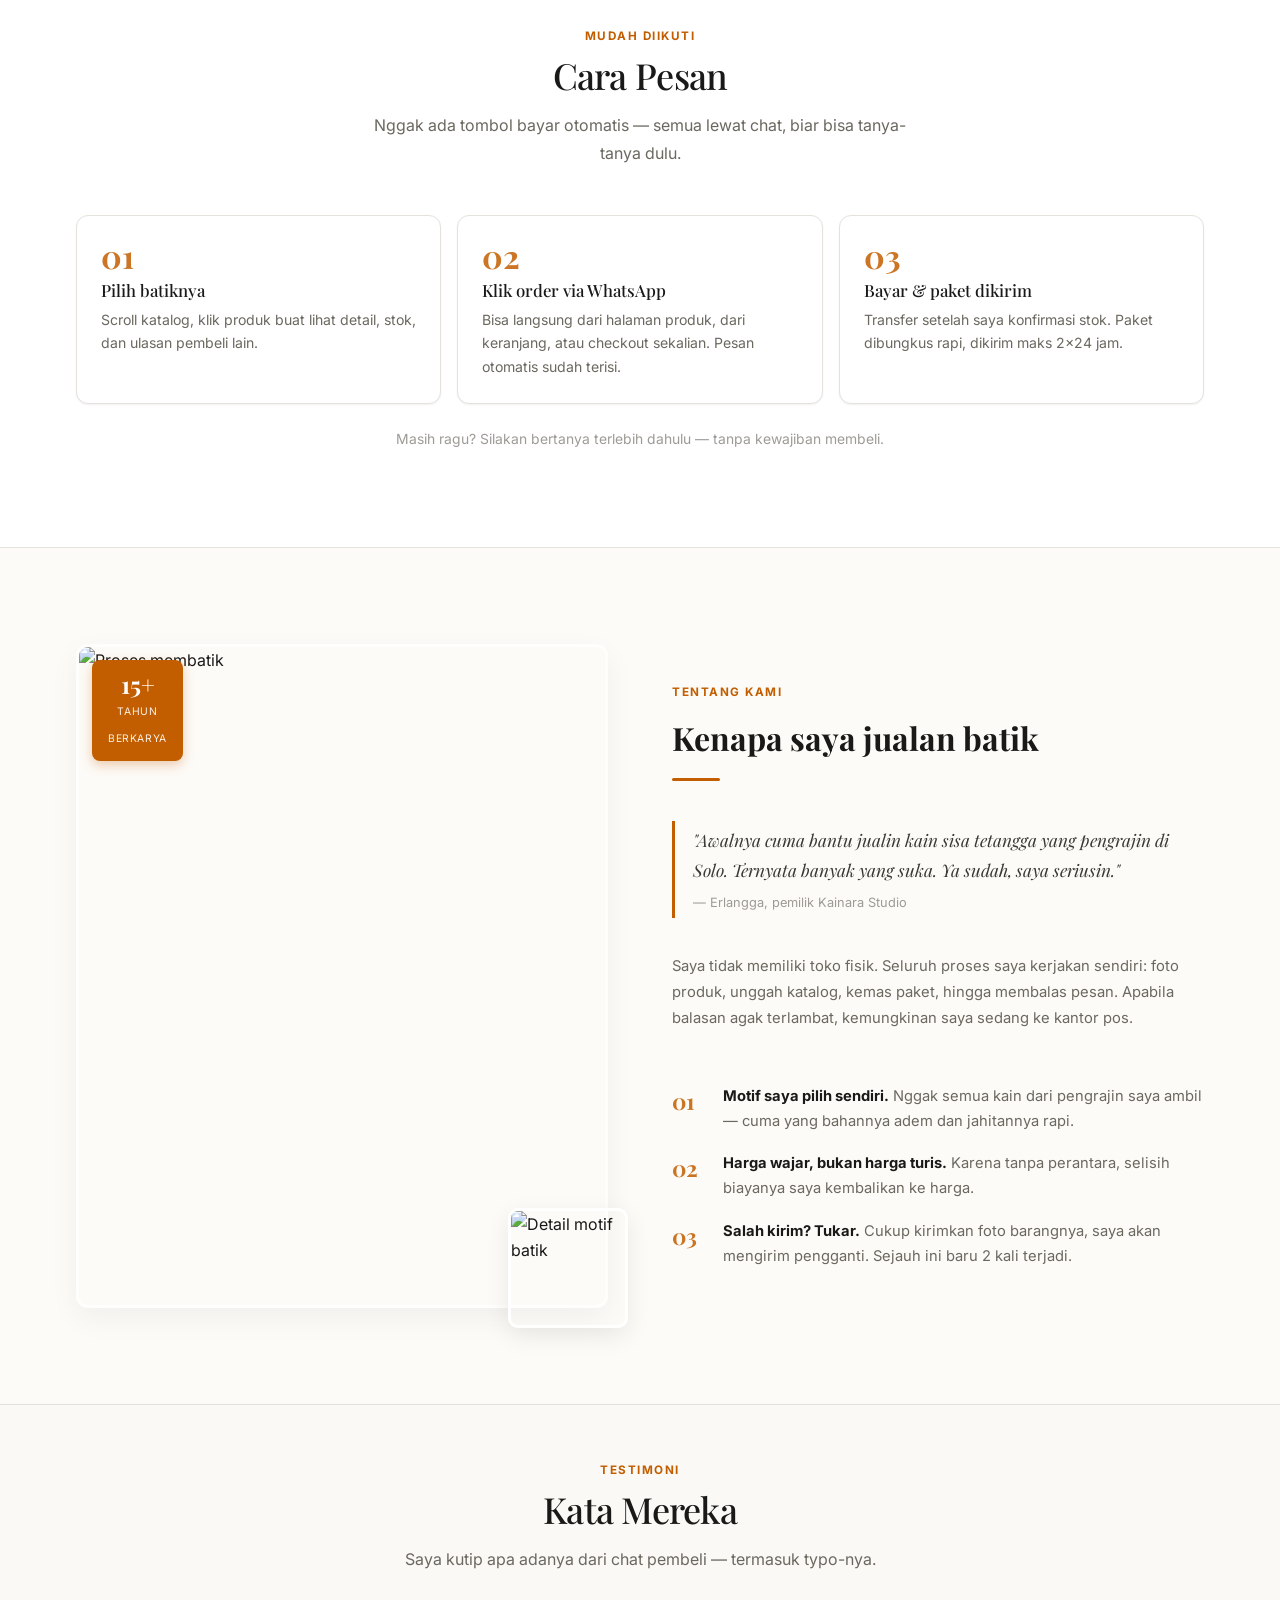
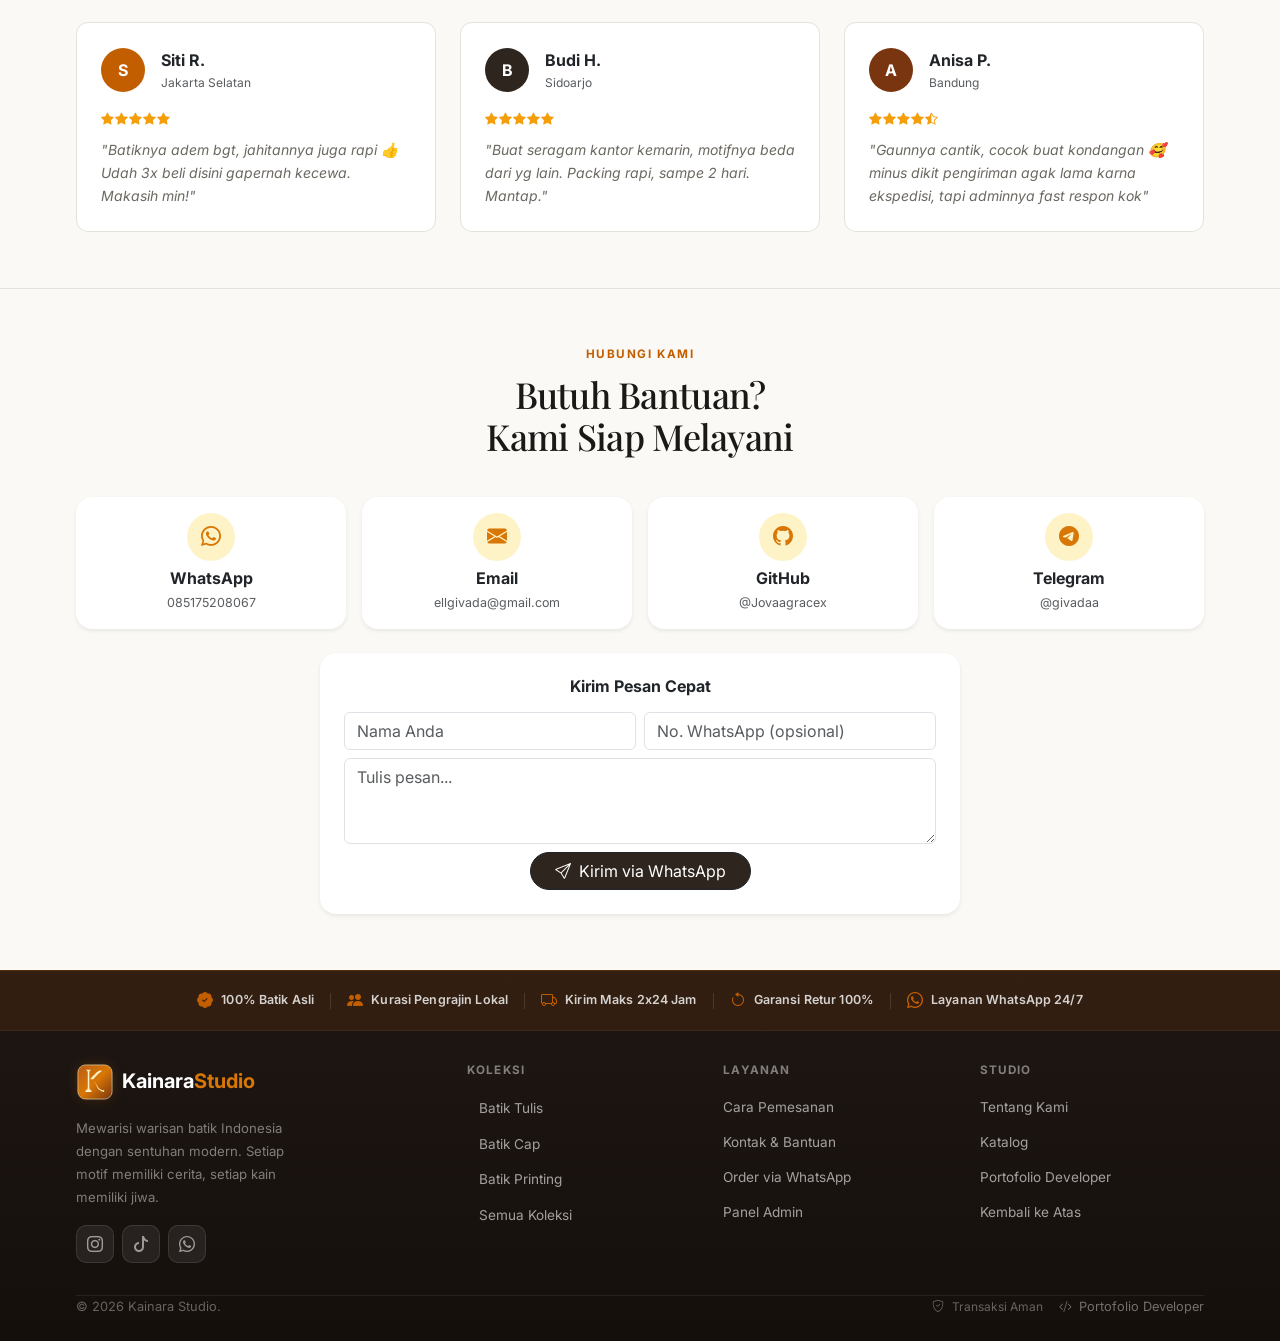
==== commit a3f265a4: "style: remove promo flash sale banner from web batik" ====
--- a/web-batik/index.html
+++ b/web-batik/index.html
@@ -130,42 +130,6 @@
             </div>
         </div>
     </header>
-
-    <!-- ── FLASH SALE PROMO BANNER ── -->
-    <section class="promo-banner-section py-5">
-        <div class="container">
-            <div class="promo-banner rounded-4 overflow-hidden position-relative" style="background: #1A1817;">
-                <div class="row g-0 align-items-center">
-                    <div class="col-md-7 p-4 p-md-5 position-relative" style="z-index: 2;">
-                        <span class="badge rounded-pill px-3 py-2 mb-3 fw-semibold" style="background: rgba(239,68,68,0.15); color: #EF4444; font-size: 0.75rem;">
-                            <i class="bi bi-lightning-fill"></i> <span data-i18n="promo_badge">FLASH SALE — TERBATAS!</span>
-                        </span>
-                        <h2 class="fw-bold text-white mb-2" style="font-size: 2.2rem; line-height: 1.1;" data-i18n="promo_title">
-                            Diskon Hingga <span class="promo-glow" style="color: #D97706;">50%</span>
-                        </h2>
-                        <p class="text-white-50 mb-3" style="max-width: 400px; font-size: 0.95rem;" data-i18n="promo_sub">
-                            Koleksi batik pilihan dengan harga spesial. Berlaku hingga stok habis — jangan lewatkan!
-                        </p>
-                        <div class="d-flex align-items-center gap-3 mb-4">
-                            <div class="countdown-badge d-flex align-items-center gap-1 px-3 py-2 rounded-pill" style="background: rgba(217,119,6,0.12); border: 1px solid rgba(217,119,6,0.3);">
-                                <i class="bi bi-clock-fill" style="color: #D97706;"></i>
-                                <span class="text-white fw-semibold" style="font-size: 0.85rem;" id="promoCountdown">02 : 14 : 37</span>
-                            </div>
-                            <span class="text-white-50 small" data-i18n="promo_limited">Stok terbatas!</span>
-                        </div>
-                        <a href="#katalog" class="btn rounded-pill px-4 py-2 fw-semibold d-inline-flex align-items-center gap-2" style="background: linear-gradient(135deg, #D97706, #EF4444); color: #fff; border: none; font-size: 0.95rem;">
-                            <i class="bi bi-bag-check"></i> <span data-i18n="promo_cta">Klaim Diskon Sekarang</span>
-                        </a>
-                    </div>
-                    <div class="col-md-5 d-flex align-items-center justify-content-center p-4 position-relative">
-                        <div class="promo-img-wrapper position-relative">
-                            <img src="https://images.unsplash.com/photo-1583391733956-6c78276477e2?w=500&h=500&fit=crop" alt="Promo Batik" data-i18n-alt="promo_img_alt" class="img-fluid rounded-3" style="max-height: 280px; width: 100%; object-fit: cover;" loading="lazy" decoding="async">
-                        </div>
-                    </div>
-                </div>
-            </div>
-        </div>
-    </section>
 
     <!-- ── FULL CATALOG ── -->
     <main id="katalog">
